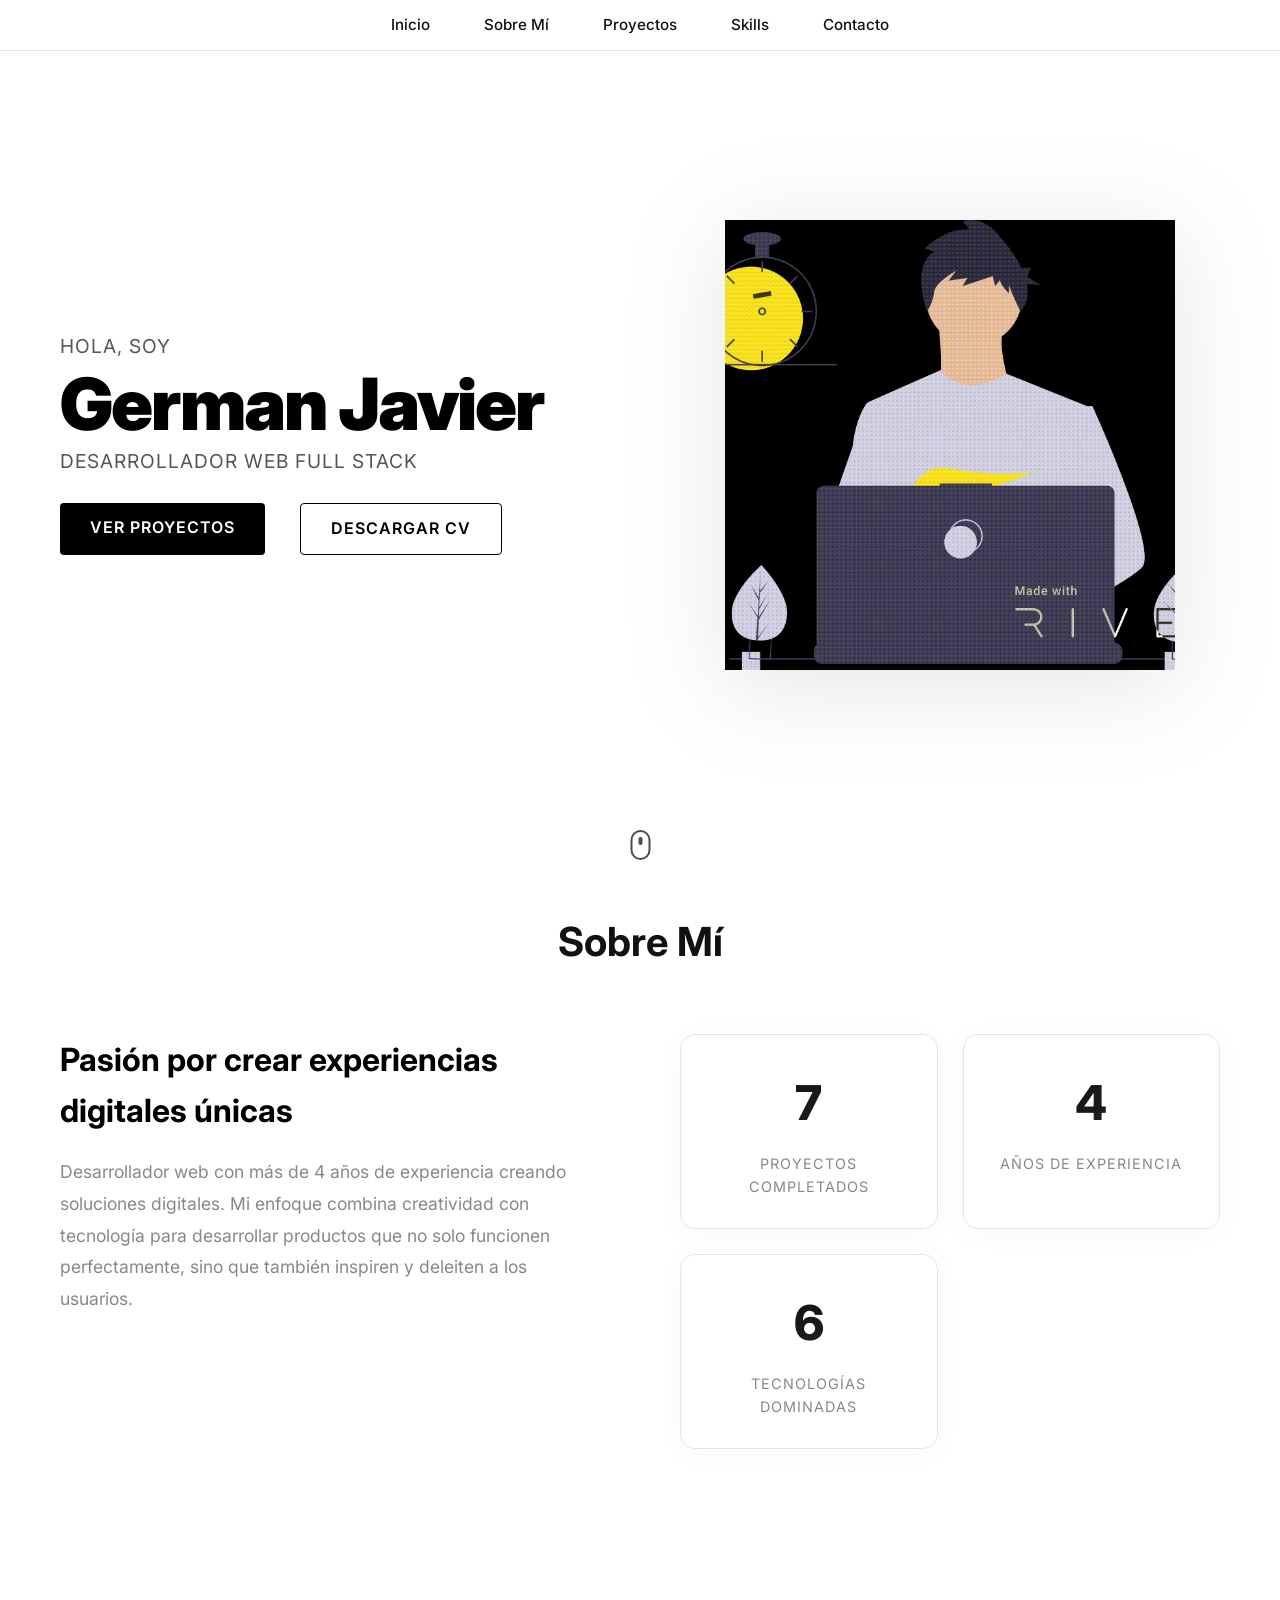
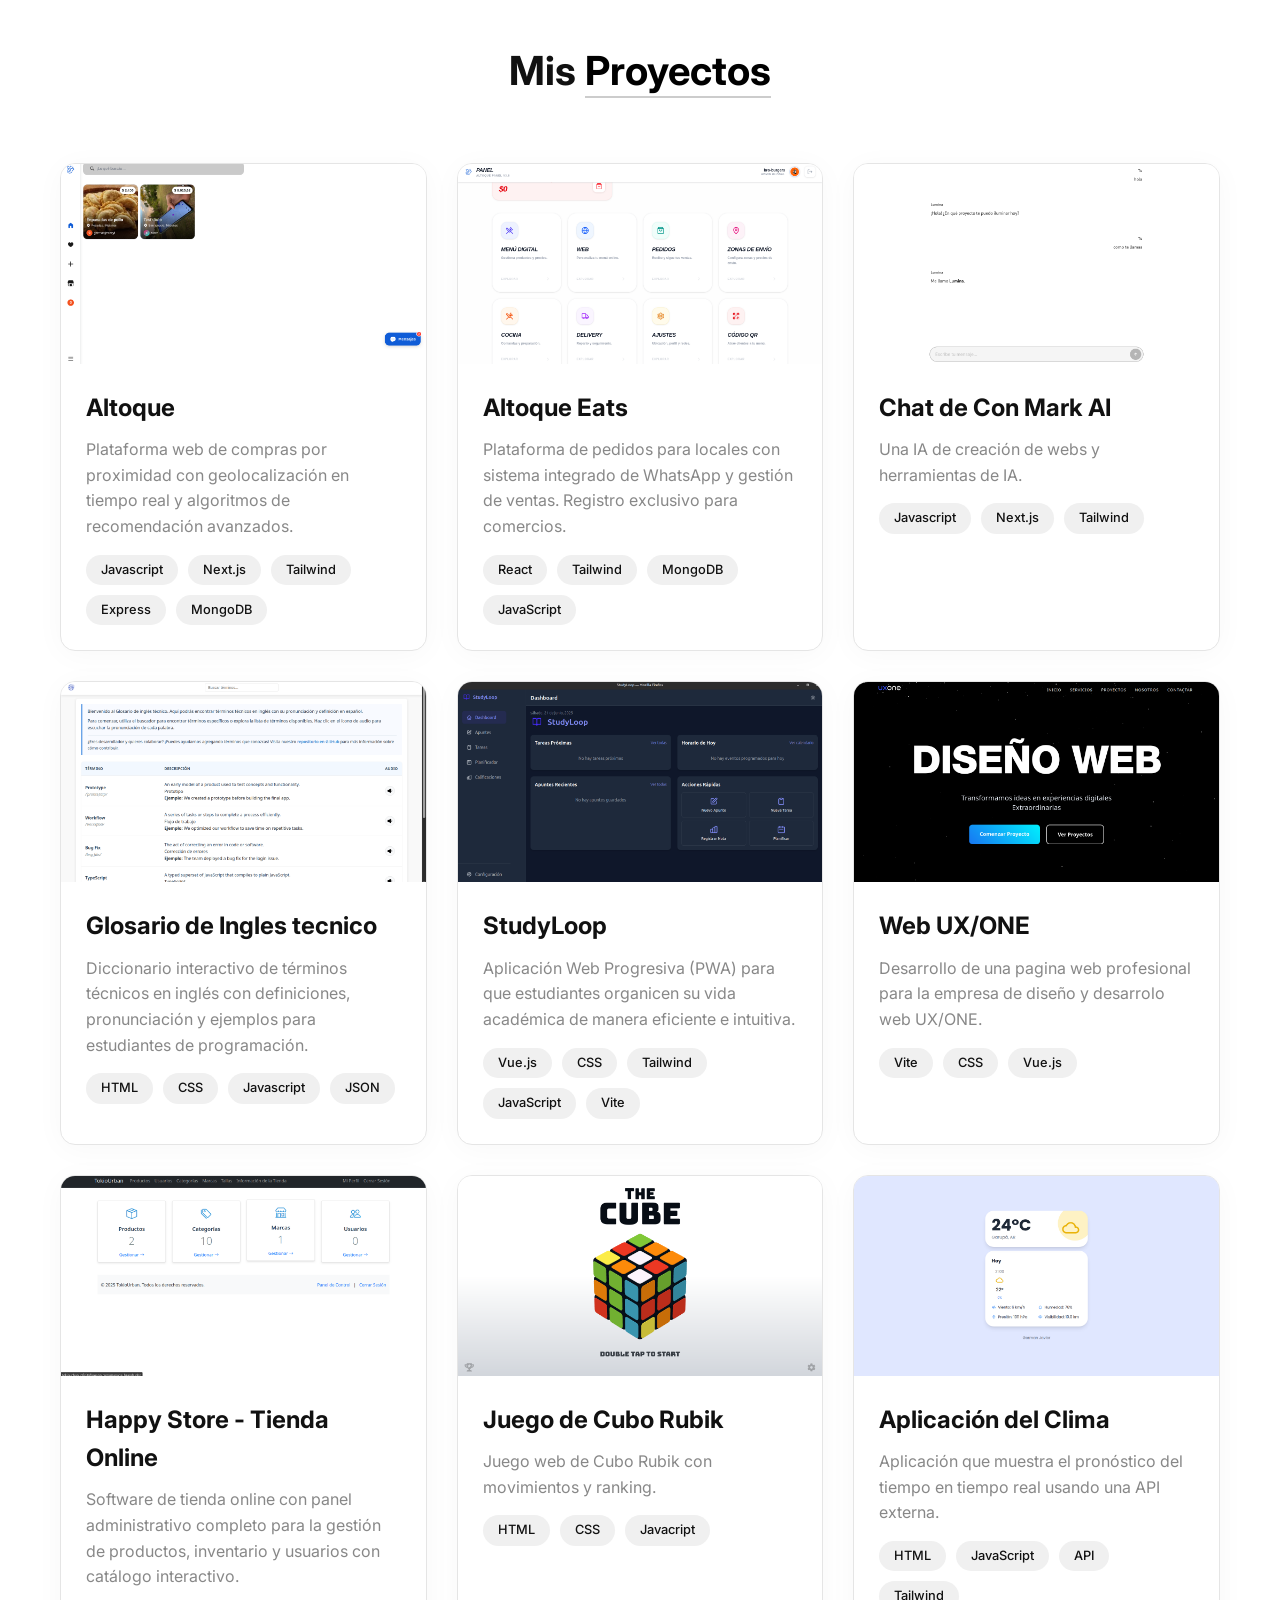
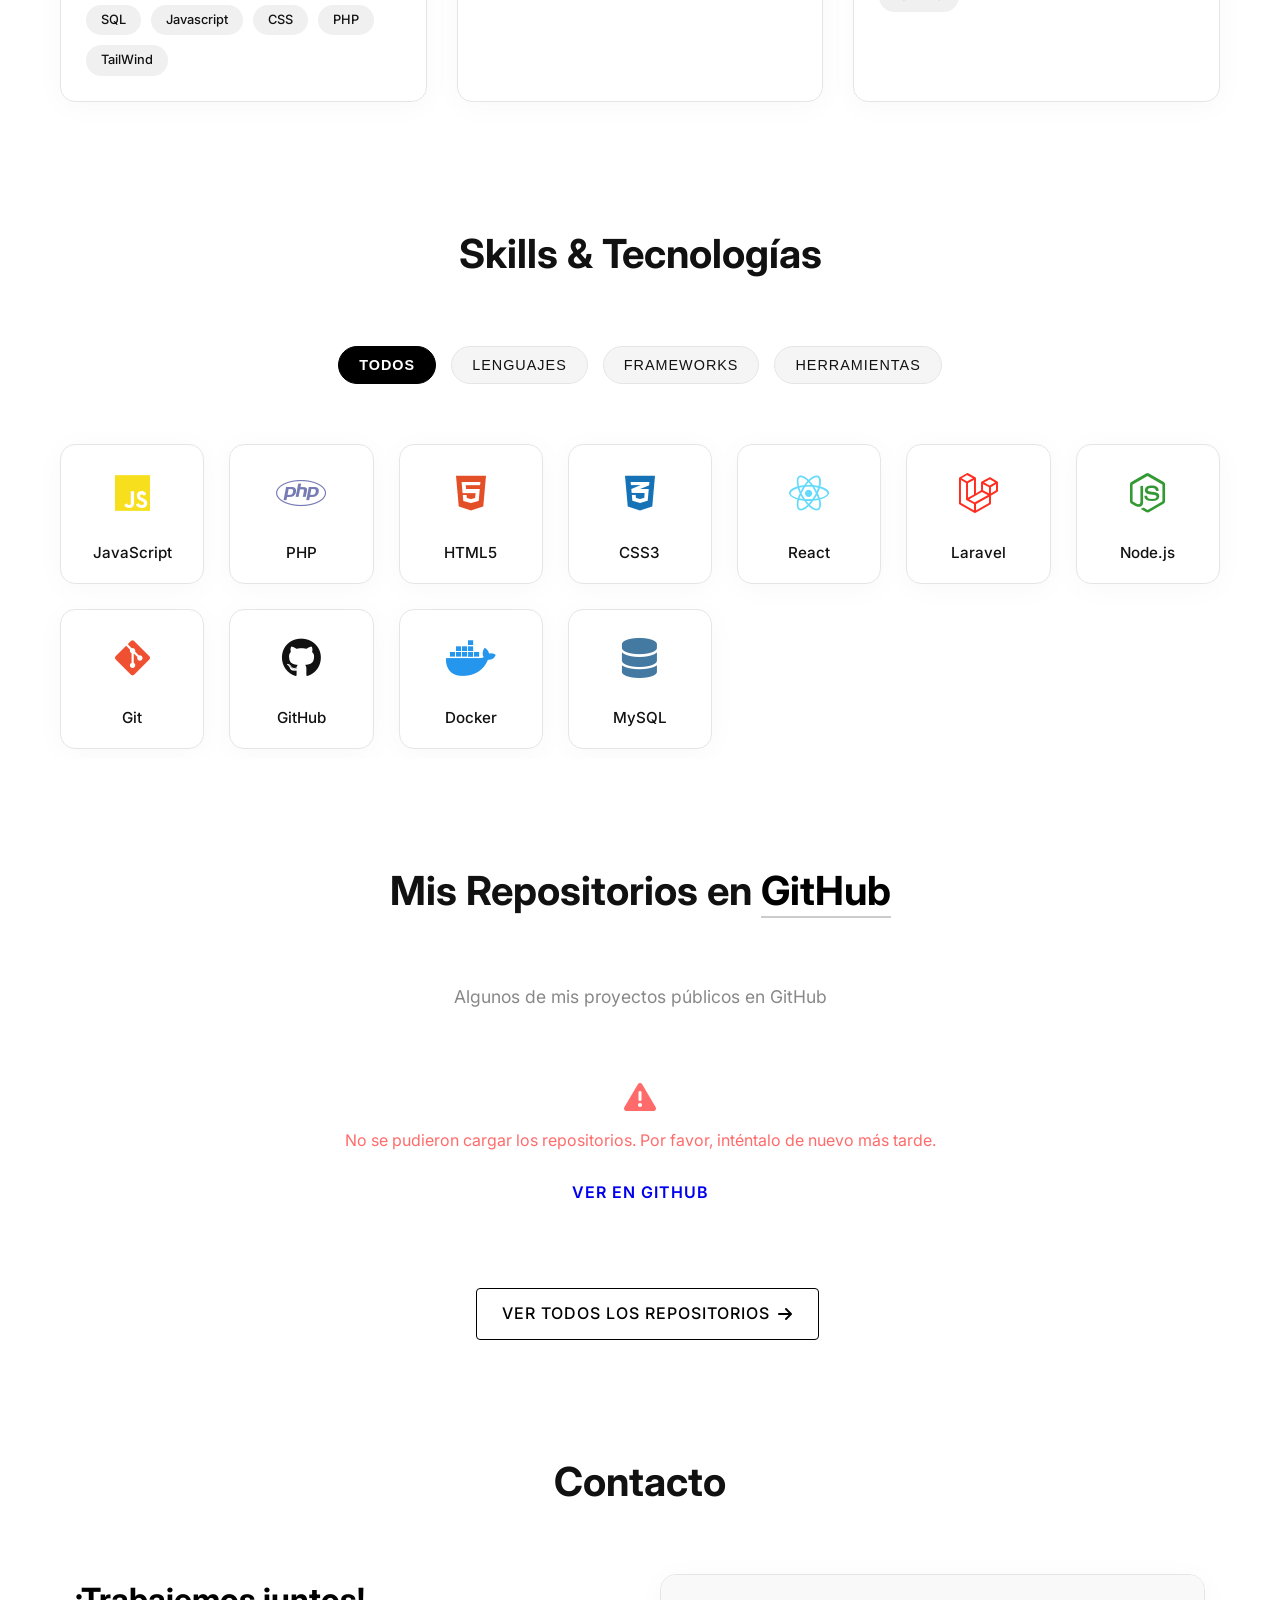
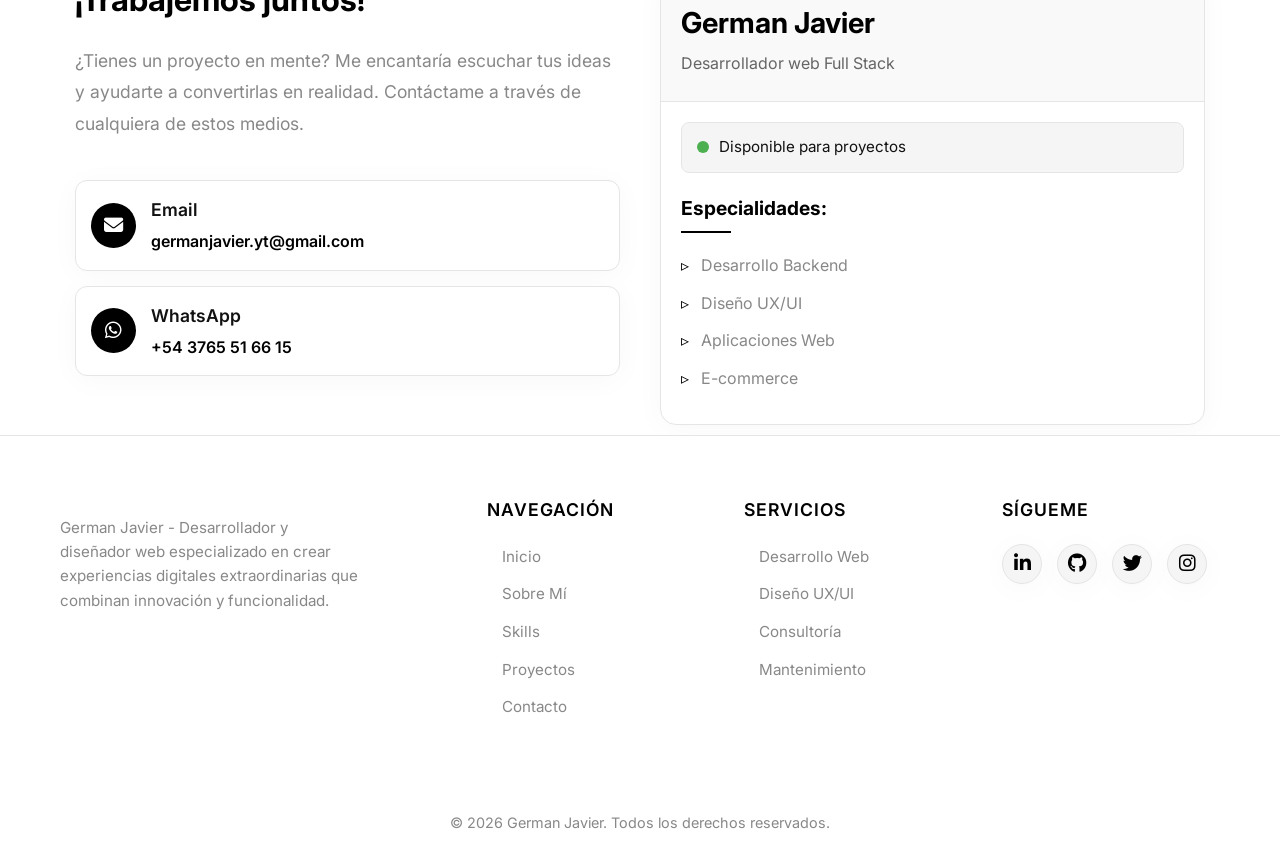
==== index.html @ c51c1885 "feat: improve hero section typography, implement responsive horizontal scrolling for skill filters, " ====
<!DOCTYPE html>
<html lang="es" prefix="og: https://ogp.me/ns#">

<head>
    <meta charset="UTF-8">
    <meta name="viewport" content="width=device-width, initial-scale=1.0">
    <!-- Primary Meta Tags -->
    <title>German Javier Analista Programador Web</title>
    <meta name="title" content="German Javier Analista Programador Web" />
    <meta name="description"
        content="Soy Analista Programador Web apasionado por crear aplicaciones web rápidas, escalables y con un diseño limpio. Me enfoco en transformar ideas en soluciones funcionales, combinando backend sólido con experiencias de usuario fluidas." />
    <meta name="author" content="German Javier">
    <meta name="robots" content="index, follow">
    <meta name="language" content="Spanish">
    <meta name="geo.region" content="AR">

    <!-- Canonical URL -->
    <link rel="canonical" href="https://germanjavier.github.io/site/" />

    <!-- Open Graph / Facebook -->
    <meta property="og:type" content="website" />
    <meta property="og:url" content="https://germanjavier.github.io/site/" />
    <meta property="og:title" content="German Javier Analista Programador Web" />
    <meta property="og:description"
        content="Soy Analista Programador Web apasionado por crear aplicaciones web rápidas, escalables y con un diseño limpio. Me enfoco en transformar ideas en soluciones funcionales, combinando backend sólido con experiencias de usuario fluidas." />
    <meta property="og:image" content="https://germanjavier.github.io/site/images/tarjeta-parte-delantera.png" />

    <!-- X (Twitter) -->
    <meta property="twitter:card" content="summary_large_image" />
    <meta property="twitter:url" content="https://germanjavier.github.io/site/" />
    <meta property="twitter:title" content="German Javier Analista Programador Web" />
    <meta property="twitter:description"
        content="Soy Analista Programador Web apasionado por crear aplicaciones web rápidas, escalables y con un diseño limpio. Me enfoco en transformar ideas en soluciones funcionales, combinando backend sólido con experiencias de usuario fluidas." />
    <meta property="twitter:image" content="https://germanjavier.github.io/site/images/tarjeta-parte-delantera.png" />

    <!-- Favicon -->
    <link rel="icon" type="image/svg+xml" href="images/germanjavier-isotipo.svg">
    <link rel="apple-touch-icon" href="images/apple-touch-icon.png">

    <!-- Sitemap -->
    <link rel="sitemap" type="application/xml" title="Sitemap" href="/sitemap.xml">
    <link rel="preconnect" href="https://fonts.googleapis.com">
    <link rel="preconnect" href="https://fonts.gstatic.com" crossorigin>
    <link href="https://fonts.googleapis.com/css2?family=Inter:wght@300;400;500;600;700;800;900&display=swap"
        rel="stylesheet">
    <link rel="stylesheet" href="css/styles.css">
    <link rel="stylesheet" href="https://cdnjs.cloudflare.com/ajax/libs/font-awesome/6.4.0/css/all.min.css">
</head>

<body>
    <div class="stars"></div>

    <!-- Header -->
    <header class="header">
        <nav class="nav container">
            <div class="nav-brand">
            </div>

            <div class="nav-menu-container">
                <ul class="nav-menu" id="nav-menu">
                    <li class="nav-item">
                        <a href="#home" class="nav-link" data-section="home">
                            <span class="nav-link-text">Inicio</span>
                            <span class="nav-link-line"></span>
                        </a>
                    </li>
                    <li class="nav-item">
                        <a href="#about" class="nav-link" data-section="about">
                            <span class="nav-link-text">Sobre Mí</span>
                            <span class="nav-link-line"></span>
                        </a>
                    </li>
                    <li class="nav-item">
                        <a href="#projects" class="nav-link" data-section="projects">
                            <span class="nav-link-text">Proyectos</span>
                            <span class="nav-link-line"></span>
                        </a>
                    </li>
                    <li class="nav-item">
                        <a href="#skills" class="nav-link" data-section="skills">
                            <span class="nav-link-text">Skills</span>
                            <span class="nav-link-line"></span>
                        </a>
                    </li>
                    <li class="nav-item">
                        <a href="#contact" class="nav-link" data-section="contact">
                            <span class="nav-link-text">Contacto</span>
                            <span class="nav-link-line"></span>
                        </a>
                    </li>
                </ul>


            </div>

            <div class="nav-toggle" id="nav-toggle" aria-label="Menú de navegación">
                <span class="toggle-line"></span>
                <span class="toggle-line"></span>
                <span class="toggle-line"></span>
            </div>
        </nav>
    </header>

    <!-- Hero Section -->
    <section id="home" class="hero">
        <div class="container">
            <div class="hero-content">
                <div class="hero-text">
                    <h1 class="hero-title">
                        <span class="hero-line">Hola, soy</span>
                        <span class="hero-name">German Javier</span>
                        <span class="hero-line">Desarrollador Web Full Stack</span>
                    </h1>

                    <!-- <p class="hero-description fade-in">
                        Creo experiencias digitales extraordinarias que combinan diseño innovador 
                        con tecnología de vanguardia. Especializado en desarrollo Backend.
                    </p> -->

                    <div class="hero-buttons fade-in">
                        <a href="#projects" class="btn btn-primary">Ver Proyectos</a>
                        <a href="images/German-Javier-CV.pdf" class="btn btn-secondary"
                            download="German-Javier-CV.pdf">Descargar CV</a>
                    </div>
                </div>

                <div class="hero-visual">
                    <div class="gif-container">
                        <img src="images/img1.gif" alt="Gif animation" class="hero-gif">
                    </div>
                </div>
            </div>

            <div class="hero-scroll">
                <div class="scroll-indicator">
                    <span>Scroll</span>
                    <div class="scroll-arrow"></div>
                </div>
            </div>
        </div>
    </section>

    <!-- About Section -->
    <section id="about" class="section">
        <div class="container">
            <h2 class="section-title fade-in">Sobre Mí</h2>

            <div class="about-content">
                <div class="about-text fade-in">
                    <div class="about-intro">
                        <h3>Pasión por crear experiencias digitales únicas</h3>
                        <p>
                            Desarrollador web con más de 4 años de experiencia
                            creando soluciones digitales. Mi enfoque combina creatividad
                            con tecnología para desarrollar productos que no solo funcionen perfectamente,
                            sino que también inspiren y deleiten a los usuarios.
                        </p>
                    </div>
                </div>
                <div class="about-stats fade-in">
                    <div class="stats-grid">
                        <div class="stat-item">
                            <div class="stat-number" data-target="7">0</div>
                            <div class="stat-label">Proyectos Completados</div>
                        </div>

                        <!-- <div class="stat-item">
                            <div class="stat-number" data-target="8">0</div>
                            <div class="stat-label">Clientes Satisfechos</div>
                        </div> -->

                        <div class="stat-item">
                            <div class="stat-number" data-target="4">0</div>
                            <div class="stat-label">Años de Experiencia</div>
                        </div>

                        <div class="stat-item">
                            <div class="stat-number" data-target="6">0</div>
                            <div class="stat-label">Tecnologías Dominadas</div>
                        </div>
                    </div>
                </div>
            </div>
        </div>
    </section>

    <!-- Projects Section -->
    <section id="projects" class="projects">
        <div class="container">
            <h2 class="section-title">Mis <span class="highlight">Proyectos</span></h2>
            <div class="projects-grid">
                <!-- Project items will be added by JavaScript -->
            </div>
        </div>
    </section>

    <!-- Skills Section -->
    <section id="skills" class="section">
        <div class="container">
            <h2 class="section-title fade-in">Skills & Tecnologías</h2>

            <div class="skills-content">
                <!-- Filtros -->
                <div class="skills-filters fade-in">
                    <button class="filter-btn active" data-filter="all">Todos</button>
                    <button class="filter-btn" data-filter="languages">Lenguajes</button>
                    <button class="filter-btn" data-filter="frameworks">Frameworks</button>
                    <button class="filter-btn" data-filter="tools">Herramientas</button>
                </div>

                <div class="tech-stack fade-in">
                    <div class="tech-grid">
                        <!-- Lenguajes -->
                        <div class="tech-item" data-category="languages">
                            <div class="tech-icon">
                                <i class="fab fa-js"></i>
                            </div>
                            <span>JavaScript</span>
                        </div>
                        <div class="tech-item" data-category="languages">
                            <div class="tech-icon">
                                <i class="fab fa-php"></i>
                            </div>
                            <span>PHP</span>
                        </div>
                        <div class="tech-item" data-category="languages">
                            <div class="tech-icon">
                                <i class="fab fa-html5"></i>
                            </div>
                            <span>HTML5</span>
                        </div>
                        <div class="tech-item" data-category="languages">
                            <div class="tech-icon">
                                <i class="fab fa-css3-alt"></i>
                            </div>
                            <span>CSS3</span>
                        </div>

                        <!-- Frameworks -->
                        <div class="tech-item" data-category="frameworks">
                            <div class="tech-icon">
                                <i class="fab fa-react"></i>
                            </div>
                            <span>React</span>
                        </div>
                        <div class="tech-item" data-category="frameworks">
                            <div class="tech-icon">
                                <i class="fab fa-laravel"></i>
                            </div>
                            <span>Laravel</span>
                        </div>
                        <div class="tech-item" data-category="frameworks">
                            <div class="tech-icon">
                                <i class="fab fa-node-js"></i>
                            </div>
                            <span>Node.js</span>
                        </div>

                        <!-- Herramientas -->
                        <div class="tech-item" data-category="tools">
                            <div class="tech-icon">
                                <i class="fab fa-git-alt"></i>
                            </div>
                            <span>Git</span>
                        </div>
                        <div class="tech-item" data-category="tools">
                            <div class="tech-icon">
                                <i class="fab fa-github"></i>
                            </div>
                            <span>GitHub</span>
                        </div>
                        <div class="tech-item" data-category="tools">
                            <div class="tech-icon">
                                <i class="fab fa-docker"></i>
                            </div>
                            <span>Docker</span>
                        </div>
                        <div class="tech-item" data-category="tools">
                            <div class="tech-icon">
                                <i class="fas fa-database"></i>
                            </div>
                            <span>MySQL</span>
                        </div>
                    </div>
                </div>
            </div>
        </div>
    </section>

    <!-- GitHub Repositories Section -->
    <section id="repositories" class="section">
        <div class="container">
            <h2 class="section-title fade-in">Mis Repositorios en <span class="highlight">GitHub</span></h2>
            <p class="section-subtitle">Algunos de mis proyectos públicos en GitHub</p>

            <div class="repositories-container">
                <div class="repositories-grid" id="repositories-grid">
                    <!-- Los repositorios se cargarán aquí dinámicamente -->
                    <div class="repo-skeleton">
                        <div class="skeleton-header"></div>
                        <div class="skeleton-description"></div>
                        <div class="skeleton-footer">
                            <span class="skeleton-tag"></span>
                            <span class="skeleton-tag"></span>
                        </div>
                    </div>
                    <div class="repo-skeleton">
                        <div class="skeleton-header"></div>
                        <div class="skeleton-description"></div>
                        <div class="skeleton-footer">
                            <span class="skeleton-tag"></span>
                            <span class="skeleton-tag"></span>
                        </div>
                    </div>
                    <div class="repo-skeleton">
                        <div class="skeleton-header"></div>
                        <div class="skeleton-description"></div>
                        <div class="skeleton-footer">
                            <span class="skeleton-tag"></span>
                            <span class="skeleton-tag"></span>
                        </div>
                    </div>
                </div>
                <div class="github-cta">
                    <a href="https://github.com/germanjavier?tab=repositories" target="_blank" rel="noopener"
                        class="btn btn-secondary">
                        Ver todos los repositorios
                        <i class="fas fa-arrow-right"></i>
                    </a>
                </div>
            </div>
        </div>
    </section>

    <!-- Contact Section -->
    <section id="contact" class="section">
        <div class="container">
            <h2 class="section-title fade-in">Contacto</h2>

            <div class="contact-content">
                <div class="contact-info fade-in">
                    <div class="contact-intro">
                        <h3>¡Trabajemos juntos!</h3>
                        <p>
                            ¿Tienes un proyecto en mente? Me encantaría escuchar tus ideas y
                            ayudarte a convertirlas en realidad. Contáctame a través de cualquiera
                            de estos medios.
                        </p>
                    </div>

                    <div class="contact-methods">
                        <div class="contact-item">
                            <div class="contact-icon">
                                <i class="fas fa-envelope"></i>
                            </div>
                            <div class="contact-details">
                                <h4>Email</h4>
                                <a href="mailto:germanjavier.yt@gmail.com">germanjavier.yt@gmail.com</a>
                            </div>
                        </div>

                        <div class="contact-item">
                            <div class="contact-icon">
                                <i class="fab fa-whatsapp"></i>
                            </div>
                            <div class="contact-details">
                                <h4>WhatsApp</h4>
                                <a href="https://wa.me/543765516615">+54 3765 51 66 15</a>
                            </div>
                        </div>
                    </div>


                </div>

                <div class="contact-visual fade-in">
                    <div class="contact-card">
                        <div class="card-header">
                            <h3>German Javier</h3>
                            <p>Desarrollador web Full Stack</p>
                        </div>
                        <div class="card-body">
                            <div class="availability">
                                <div class="status-indicator"></div>
                                <span>Disponible para proyectos</span>
                            </div>
                            <div class="specialties">
                                <h4>Especialidades:</h4>
                                <ul>
                                    <li>Desarrollo Backend</li>
                                    <li>Diseño UX/UI</li>
                                    <li>Aplicaciones Web</li>
                                    <li>E-commerce</li>
                                </ul>
                            </div>
                        </div>
                    </div>
                </div>
            </div>
        </div>
    </section>

    <!-- Footer -->
    <footer class="footer">
        <div class="container">
            <div class="footer-content">
                <div class="footer-brand">
                    <a href="#home" class="brand-link">
                        <!-- <span class="brand-text">GJ</span>
                        <span class="brand-dot">.</span> -->
                    </a>
                    <p class="footer-description">
                        German Javier - Desarrollador y diseñador web especializado en crear experiencias
                        digitales extraordinarias que combinan innovación y funcionalidad.
                    </p>
                </div>

                <div class="footer-links">
                    <div class="footer-section">
                        <h4>Navegación</h4>
                        <ul>
                            <li><a href="#home">Inicio</a></li>
                            <li><a href="#about">Sobre Mí</a></li>
                            <li><a href="#skills">Skills</a></li>
                            <li><a href="#projects">Proyectos</a></li>
                            <li><a href="#contact">Contacto</a></li>
                        </ul>
                    </div>

                    <div class="footer-section">
                        <h4>Servicios</h4>
                        <ul>
                            <li><a href="#">Desarrollo Web</a></li>
                            <li><a href="#">Diseño UX/UI</a></li>
                            <li><a href="#">Consultoría</a></li>
                            <li><a href="#">Mantenimiento</a></li>
                        </ul>
                    </div>

                    <div class="footer-section">
                        <h4>Sígueme</h4>
                        <div class="social-links">
                            <a href="https://www.linkedin.com/in/german-javier-16418b2b8/" class="social-link"
                                target="_blank" rel="noopener" aria-label="LinkedIn">
                                <i class="fab fa-linkedin-in"></i>
                            </a>
                            <a href="https://github.com/germanjavier" class="social-link" target="_blank" rel="noopener"
                                aria-label="GitHub">
                                <i class="fab fa-github"></i>
                            </a>
                            <a href="https://x.com/GermanjavierYt" class="social-link" target="_blank" rel="noopener"
                                aria-label="Twitter">
                                <i class="fa-brands fa-twitter"></i>
                            </a>
                            <a href="https://www.instagram.com/german._.javier" class="social-link" target="_blank"
                                rel="noopener" aria-label="Instagram">
                                <i class="fab fa-instagram"></i>
                            </a>
                        </div>
                    </div>
                </div>
            </div>

            <div class="footer-bottom">
                <div class="footer-divider"></div>
                <div class="footer-copyright">
                    <p>&copy; <span id="current-year">2024</span> German Javier. Todos los derechos reservados.</p>
                    <!-- <p>Echo con mucho código</p> -->
                </div>
            </div>
        </div>
    </footer>

    <!-- Scripts -->
    <script src="js/main.js"></script>
    <!-- Schema.org markup for Google -->
    <script type="application/ld+json">
    {
      "@context": "https://schema.org",
      "@type": "Person",
      "name": "German Javier",
      "url": "https://germanjavier.dev",
      "sameAs": [
        "https://github.com/tuusuario",
        "https://linkedin.com/in/tu-perfil"
      ],
      "jobTitle": "Desarrollador Full Stack",
      "worksFor": {
        "@type": "Organization",
        "name": "Freelance"
      },
      "description": "Desarrollador Full Stack especializado en desarrollo web moderno, aplicaciones y e-commerce.",
      "image": "https://germanjavier.dev/images/og-image.jpg"
    }
    </script>
</body>

</html>
---- css/styles.css ----
/* ===== VARIABLES ===== */
:root {
  --black: #000000;
  --gray-dark: #1a1a1a;
  --gray-medium: #555555;
  --gray-light: #888888;
  --white: #ffffff;
  --bg-color: #ffffff;
  --text-color: #111111;
  --text-muted: #666666;
  --border-color: #e5e5e5;
  --accent: #000000;
  --gradient: linear-gradient(135deg, #000000 0%, #333333 100%);
  --shadow-subtle: 0 4px 30px rgba(0, 0, 0, 0.03);
  --transition: all 0.3s cubic-bezier(0.4, 0, 0.2, 1);
  --transition-slow: all 0.6s cubic-bezier(0.4, 0, 0.2, 1);
}

/* ===== BASE ===== */
* {
  margin: 0;
  padding: 0;
  box-sizing: border-box;
}

html {
  scroll-behavior: smooth;
  overflow-x: hidden;
}

body {
  font-family: 'Inter', sans-serif;
  background: var(--bg-color);
  color: var(--text-color);
  line-height: 1.6;
  overflow-x: hidden;
  position: relative;
}

/* Efecto de estrellas (Oculto para diseño minimalista blanco) */
.stars {
  display: none;
}

@keyframes stars-move {
  0% {
    transform: translateY(0);
  }

  100% {
    transform: translateY(-350px);
  }
}

/* Container */
.container {
  width: 100%;
  max-width: 1200px;
  margin: 0 auto;
  padding: 0 20px;
}

/* Secciones */
section {
  padding: 110px 0;
  position: relative;
  background-color: transparent;
}

.section-title {
  font-size: 2.5rem;
  text-align: center;
  margin: 0 auto 60px;
  position: relative;
  display: block;
  width: 100%;
  padding: 0 20px;
}

.highlight {
  color: var(--black);
  position: relative;
  display: inline-block;
  font-weight: 700;
}

.highlight::after {
  content: '';
  position: absolute;
  width: 100%;
  height: 2px;
  bottom: 5px;
  left: 0;
  background: var(--black);
  z-index: -1;
  opacity: 0.2;
}

/* Botones */
.btn {
  display: inline-block;
  padding: 12px 30px;
  border-radius: 4px;
  font-weight: 600;
  text-align: center;
  text-decoration: none;
  transition: all 0.2s ease;
  border: none;
  cursor: pointer;
  font-size: 1rem;
  text-transform: uppercase;
  letter-spacing: 1px;
}

.btn-primary {
  background: var(--black);
  color: var(--white);
  position: relative;
  overflow: hidden;
  z-index: 1;
  transition: all 0.2s ease;
}

.btn-primary:hover {
  transform: translateY(-2px);
  background: #333;
  box-shadow: 0 4px 12px rgba(0, 0, 0, 0.15);
}

.btn-primary:active {
  transform: translateY(0);
}

.btn-secondary {
  background: transparent;
  color: var(--black);
  border: 1px solid var(--black);
  position: relative;
  overflow: hidden;
  z-index: 1;
  transition: all 0.2s ease;
  margin-left: 15px;
}

.btn-secondary:hover {
  transform: translateY(-2px);
  background: rgba(0, 0, 0, 0.05);
  box-shadow: 0 4px 8px rgba(0, 0, 0, 0.05);
}

.btn-secondary:active {
  transform: translateY(0);
}

/* Header */
.header {
  position: fixed;
  top: 0;
  left: 0;
  width: 100%;
  background: rgba(255, 255, 255, 0.9);
  backdrop-filter: blur(10px);
  z-index: 1000;
  transition: var(--transition);
  border-bottom: 1px solid var(--border-color);
}

.header.scrolled {
  background: rgba(255, 255, 255, 0.98);
  box-shadow: 0 2px 20px rgba(0, 0, 0, 0.05);
}

.nav {
  display: flex;
  justify-content: space-between;
  align-items: center;
  padding: 8px 0;
  transition: var(--transition);
  position: relative;
  z-index: 1000;
}

.brand-link {
  text-decoration: none;
  font-size: 2rem;
  font-weight: 800;
  color: var(--black);
  display: flex;
  align-items: center;
  gap: 10px;
}

.logo-img {
  height: 40px;
  width: auto;
  display: block;
}

.brand-text {
  color: var(--black);
}

.brand-dot {
  color: var(--black);
  font-size: 3rem;
  line-height: 1;
  animation: pulse 2s infinite;
}

@keyframes pulse {

  0%,
  100% {
    opacity: 1;
  }

  50% {
    opacity: 0.7;
  }
}



/* Menu Toggle Button (Mobile) */
.nav-toggle {
  display: none;
  width: 32px;
  height: 24px;
  position: relative;
  background: transparent;
  border: none;
  cursor: pointer;
  z-index: 1001;
  padding: 0;
  margin-right: 10px;
  outline: none;
}

.toggle-line {
  display: block;
  position: absolute;
  height: 2px;
  width: 100%;
  background: var(--black);
  border-radius: 2px;
  opacity: 1;
  left: 0;
  transform: rotate(0deg);
  transition: all 0.3s cubic-bezier(0.4, 0, 0.2, 1);
}

.toggle-line:nth-child(1) {
  top: 0;
}

.toggle-line:nth-child(2) {
  top: 50%;
  transform: translateY(-50%);
}

.toggle-line:nth-child(3) {
  bottom: 0;
}

.nav-toggle.active .toggle-line:nth-child(1) {
  transform: translateY(10px) rotate(45deg);
  transform-origin: left center;
}

.nav-toggle.active .toggle-line:nth-child(2) {
  opacity: 0;
  width: 0%;
}

.nav-toggle.active .toggle-line:nth-child(3) {
  transform: translateY(-10px) rotate(-45deg);
  transform-origin: left center;
}

/* Menu Container */
.nav-menu-container {
  display: flex;
  flex-direction: column;
  justify-content: center;
  position: fixed;
  top: 0;
  right: -100%;
  width: 85%;
  max-width: 320px;
  height: 100vh;
  background: var(--white);
  backdrop-filter: blur(20px);
  -webkit-backdrop-filter: blur(20px);
  padding: 0 30px;
  z-index: 999;
  transition: all 0.4s ease;
  border-left: 1px solid var(--border-color);
  overflow-y: auto;
}

.nav-menu-container.active {
  right: 0;
}

/* Navigation Menu */
.nav-menu {
  list-style: none;
  padding: 0;
  margin: 0;
  display: flex;
  flex-direction: column;
  gap: 20px;
}

.nav-item {
  margin: 0;
  opacity: 0;
  transform: translateX(20px);
  transition: all 0.3s ease;
  text-align: center;
}

.nav-menu.animating .nav-item {
  opacity: 1;
  transform: translateX(0);
}

.nav-menu.animating .nav-item:nth-child(1) {
  transition-delay: 0.1s;
}

.nav-menu.animating .nav-item:nth-child(2) {
  transition-delay: 0.15s;
}

.nav-menu.animating .nav-item:nth-child(3) {
  transition-delay: 0.2s;
}

.nav-menu.animating .nav-item:nth-child(4) {
  transition-delay: 0.25s;
}

.nav-menu.animating .nav-item:nth-child(5) {
  transition-delay: 0.3s;
}

.nav-link {
  display: inline-block;
  position: relative;
  color: var(--text-color);
  font-size: 1.8rem;
  font-weight: 500;
  text-decoration: none;
  padding: 12px 20px;
  transition: all 0.3s ease;
  width: 100%;
  text-align: center;
}

.nav-link-text {
  position: relative;
  z-index: 1;
  display: inline-block;
  padding: 0 10px;
}

.nav-link-line {
  position: absolute;
  bottom: 10px;
  left: 50%;
  transform: translateX(-50%);
  width: 0;
  height: 2px;
  background: var(--black);
  transition: width 0.3s ease;
  border-radius: 2px;
}

.nav-link:hover .nav-link-line,
.nav-link.active .nav-link-line {
  width: 60%;
}

.nav-link:hover,
.nav-link.active {
  color: var(--black);
}

.nav-link:active {
  transform: translateY(0);
}

/* Social Icons */
.nav-social {
  display: flex;
  justify-content: center;
  gap: 20px;
  padding-top: 30px;
  margin-top: 30px;
  border-top: 1px solid var(--border-color);
  opacity: 0;
  transform: translateY(20px);
  transition: all 0.5s ease 0.45s;
}

.nav-menu-container.active .nav-social {
  opacity: 1;
  transform: translateY(0);
}

.social-link {
  display: flex;
  align-items: center;
  justify-content: center;
  width: 40px;
  height: 40px;
  border-radius: 50%;
  background: rgba(0, 0, 0, 0.05);
  color: var(--black);
  font-size: 1.1rem;
  transition: all 0.3s ease;
  text-decoration: none;
}

.social-link:hover {
  background: var(--black);
  color: var(--white);
  transform: translateY(-3px);
}

.social-link:hover i {
  color: var(--white) !important;
}

/* Nav Overlay */
.nav-overlay {
  position: fixed;
  top: 0;
  left: 0;
  width: 100%;
  height: 100%;
  background: rgba(0, 0, 0, 0.7);
  z-index: 998;
  opacity: 0;
  visibility: hidden;
  transition: all 0.3s ease;
}

.nav-overlay.active {
  opacity: 1;
  visibility: visible;
}

/* Desktop Styles */
@media (min-width: 993px) {
  .nav-toggle {
    display: none;
  }

  .nav {
    padding: 25px 0;
  }

  .nav-menu-container {
    position: absolute;
    left: 50%;
    top: 50%;
    right: auto;
    transform: translate(-50%, -50%);
    flex-direction: row;
    align-items: center;
    justify-content: center;
    width: auto;
    max-width: none;
    height: auto;
    background: transparent;
    backdrop-filter: none;
    padding: 0;
    box-shadow: none;
    overflow: visible;
    border: none;
  }

  .nav-menu {
    flex-direction: row;
    align-items: center;
    gap: 10px;
  }

  .nav-item {
    opacity: 1;
    transform: none;
    margin: 0;
  }

  .nav-link {
    font-size: 0.95rem;
    padding: 8px 12px;
    font-weight: 500;
  }

  .nav-link-line {
    bottom: 5px;
    height: 2px;
  }

  .nav-link:hover .nav-link-line,
  .nav-link.active .nav-link-line {
    width: 70%;
  }

  .nav-overlay {
    display: none;
  }
}

/* Mobile Styles */
@media (max-width: 992px) {
  .nav-toggle {
    display: flex;
    flex-direction: column;
    justify-content: space-between;
    z-index: 1001;
  }

  .nav-menu-container {
    display: flex;
    justify-content: center;
    align-items: center;
  }

  .nav-brand {
    z-index: 1001;
  }

  .header {
    padding: 15px 0;
  }
}

/* Prevent scroll when menu is open */
body.menu-open {
  overflow: hidden;
}

.toggle-line:nth-child(3) {
  bottom: 0;
  transform-origin: left center;
}

.nav-toggle.active .toggle-line:nth-child(1) {
  transform: rotate(45deg) translate(1px, -3px);
  width: 100%;
}

.nav-toggle.active .toggle-line:nth-child(2) {
  width: 0%;
  opacity: 0;
}

.nav-toggle.active .toggle-line:nth-child(3) {
  transform: rotate(-45deg) translate(1px, 3px);
  width: 100%;
}

/* Overlay */
.nav-overlay {
  position: fixed;
  top: 0;
  left: 0;
  width: 100%;
  height: 100%;
  background: rgba(0, 0, 0, 0.7);
  backdrop-filter: blur(5px);
  z-index: 998;
  opacity: 0;
  visibility: hidden;
  transition: all 0.4s ease;
}

.nav-overlay.active {
  opacity: 1;
  visibility: visible;
}

/* Hero Section */
.hero {
  min-height: 100vh;
  display: flex;
  align-items: center;
  position: relative;
  overflow: hidden;
  padding-top: 100px;
}

.hero-content {
  display: grid;
  grid-template-columns: 1fr 1fr;
  gap: 80px;
  align-items: center;
  position: relative;
  z-index: 2;
}

.hero-text {
  order: 1;
}

.hero-visual {
  order: 2;
  display: flex;
  justify-content: center;
  align-items: center;
  padding: 15px;
  width: 100%;
  box-sizing: border-box;
}

.hero-title {
  font-size: 4rem;
  font-weight: 800;
  line-height: 1.2;
  margin-bottom: 30px;
}

.hero-line {
  display: block;
  color: var(--gray-medium);
  font-weight: 400;
  font-size: 1.2rem;
  letter-spacing: 1px;
  text-transform: uppercase;
  margin-bottom: 5px;
}

.hero-name {
  display: block;
  color: var(--black);
  font-size: 4.5rem;
  font-weight: 900;
  line-height: 1;
  margin: 10px 0;
  letter-spacing: -2px;
}

.hero-description {
  font-size: 1.2rem;
  color: var(--gray-medium);
  margin-bottom: 40px;
  line-height: 1.8;
}

.hero-buttons {
  display: flex;
  gap: 20px;
  flex-wrap: wrap;
}

.gif-container {
  width: 100%;
  max-width: 450px;
  position: relative;
  transition: var(--transition);
  filter: drop-shadow(0 15px 50px rgba(0, 0, 0, 0.1));
}

.hero-gif {
  width: 100%;
  aspect-ratio: 1/1;
  object-fit: cover;
  display: block;
  -webkit-mask-size: contain;
  mask-size: contain;
  -webkit-mask-repeat: no-repeat;
  mask-repeat: no-repeat;
  -webkit-mask-position: center;
  mask-position: center;
  animation: mask-cycle 12s infinite;
}

@keyframes mask-cycle {

  0%,
  20% {
    -webkit-mask-image: url("data:image/svg+xml,%3Csvg xmlns='http://www.w3.org/2000/svg' viewBox='0 0 282 281'%3E%3Cpath fill='black' d='M75.947 280.078c15.556 0 30.013-4.68 42.023-12.702 12.615-8.425 33.338-8.425 45.954 0 12.01 8.022 26.466 12.702 42.023 12.702 41.668 0 75.447-33.579 75.447-75 0-15.31-4.615-29.549-12.538-41.417-8.574-12.844-8.574-34.322 0-47.165 7.923-11.868 12.538-26.107 12.538-41.418 0-41.421-33.779-75-75.447-75-15.557 0-30.013 4.68-42.023 12.702-12.616 8.426-33.339 8.426-45.954 0C105.96 4.758 91.503.078 75.947.078 34.279.078.5 33.657.5 75.078c0 15.31 4.615 29.55 12.538 41.418 8.574 12.843 8.574 34.321 0 47.165C5.115 175.529.5 189.768.5 205.078c0 41.421 33.779 75 75.447 75' /%3E%3C/svg%3E");
    mask-image: url("data:image/svg+xml,%3Csvg xmlns='http://www.w3.org/2000/svg' viewBox='0 0 282 281'%3E%3Cpath fill='black' d='M75.947 280.078c15.556 0 30.013-4.68 42.023-12.702 12.615-8.425 33.338-8.425 45.954 0 12.01 8.022 26.466 12.702 42.023 12.702 41.668 0 75.447-33.579 75.447-75 0-15.31-4.615-29.549-12.538-41.417-8.574-12.844-8.574-34.322 0-47.165 7.923-11.868 12.538-26.107 12.538-41.418 0-41.421-33.779-75-75.447-75-15.557 0-30.013 4.68-42.023 12.702-12.616 8.426-33.339 8.426-45.954 0C105.96 4.758 91.503.078 75.947.078 34.279.078.5 33.657.5 75.078c0 15.31 4.615 29.55 12.538 41.418 8.574 12.843 8.574 34.321 0 47.165C5.115 175.529.5 189.768.5 205.078c0 41.421 33.779 75 75.447 75' /%3E%3C/svg%3E");
    transform: scale(1);
    opacity: 1;
  }

  22.5% {
    transform: scale(0.9);
    opacity: 0;
  }

  25%,
  45% {
    -webkit-mask-image: url("data:image/svg+xml,%3Csvg xmlns='http://www.w3.org/2000/svg' viewBox='0 0 401 401'%3E%3Cpath fill='black' d='M184.218 4.268a32.77 32.77 0 0 1 32.064 0l24.395 13.684a32.8 32.8 0 0 0 15.625 4.187l27.97.346a32.77 32.77 0 0 1 27.767 16.032l14.285 24.049a32.77 32.77 0 0 0 11.438 11.438l24.049 14.285a32.77 32.77 0 0 1 16.032 27.768l.346 27.969a32.8 32.8 0 0 0 4.187 15.625l13.685 24.396a32.77 32.77 0 0 1 0 32.063l-13.685 24.395a32.8 32.8 0 0 0-4.187 15.626l-.346 27.969a32.77 32.77 0 0 1-16.032 27.767l-24.049 14.285a32.77 32.77 0 0 0-11.438 11.439l-14.285 24.048a32.77 32.77 0 0 1-27.767 16.032l-27.97.346a32.8 32.8 0 0 0-15.625 4.187l-24.395 13.685a32.77 32.77 0 0 1-32.064 0l-24.395-13.685a32.8 32.8 0 0 0-15.625-4.187l-27.97-.346a32.77 32.77 0 0 1-27.767-16.032l-14.285-24.048a32.77 32.77 0 0 0-11.438-11.439l-24.05-14.285a32.77 32.77 0 0 1-16.03-27.767l-.347-27.969a32.8 32.8 0 0 0-4.187-15.626L4.439 216.11a32.77 32.77 0 0 1 0-32.063l13.685-24.396a32.77 32.77 0 0 0 4.187-15.625l.346-27.969A32.77 32.77 0 0 1 38.69 88.289l24.049-14.285a32.77 32.77 0 0 0 11.438-11.438l14.285-24.049a32.77 32.77 0 0 1 27.767-16.032l27.97-.346a32.8 32.8 0 0 0 15.625-4.187z' /%3E%3C/svg%3E");
    mask-image: url("data:image/svg+xml,%3Csvg xmlns='http://www.w3.org/2000/svg' viewBox='0 0 401 401'%3E%3Cpath fill='black' d='M184.218 4.268a32.77 32.77 0 0 1 32.064 0l24.395 13.684a32.8 32.8 0 0 0 15.625 4.187l27.97.346a32.77 32.77 0 0 1 27.767 16.032l14.285 24.049a32.77 32.77 0 0 0 11.438 11.438l24.049 14.285a32.77 32.77 0 0 1 16.032 27.768l.346 27.969a32.8 32.8 0 0 0 4.187 15.625l13.685 24.396a32.77 32.77 0 0 1 0 32.063l-13.685 24.395a32.8 32.8 0 0 0-4.187 15.626l-.346 27.969a32.77 32.77 0 0 1-16.032 27.767l-24.049 14.285a32.77 32.77 0 0 0-11.438 11.439l-14.285 24.048a32.77 32.77 0 0 1-27.767 16.032l-27.97.346a32.8 32.8 0 0 0-15.625 4.187l-24.395 13.685a32.77 32.77 0 0 1-32.064 0l-24.395-13.685a32.8 32.8 0 0 0-15.625-4.187l-27.97-.346a32.77 32.77 0 0 1-27.767-16.032l-14.285-24.048a32.77 32.77 0 0 0-11.438-11.439l-24.05-14.285a32.77 32.77 0 0 1-16.03-27.767l-.347-27.969a32.8 32.8 0 0 0-4.187-15.626L4.439 216.11a32.77 32.77 0 0 1 0-32.063l13.685-24.396a32.77 32.77 0 0 0 4.187-15.625l.346-27.969A32.77 32.77 0 0 1 38.69 88.289l24.049-14.285a32.77 32.77 0 0 0 11.438-11.438l14.285-24.049a32.77 32.77 0 0 1 27.767-16.032l27.97-.346a32.8 32.8 0 0 0 15.625-4.187z' /%3E%3C/svg%3E");
    transform: scale(1);
    opacity: 1;
  }

  47.5% {
    transform: scale(0.9);
    opacity: 0;
  }

  50%,
  70% {
    -webkit-mask-image: url("data:image/svg+xml,%3Csvg xmlns='http://www.w3.org/2000/svg' viewBox='0 0 249 247'%3E%3Cpath fill='black' d='M245.7 56.1v-9.9c0-22.7-18.4-41-41-41H44.5c-22.7 0-41 18.4-41 41v9.9c0 11 4.3 21 11.4 28.4 1.5 1.5 1.5 4 0 5.5-7.1 7.4-11.4 17.4-11.4 28.4v9.9c0 11 4.3 21 11.4 28.4 1.5 1.5 1.5 4 0 5.5-7.1 7.4-11.4 17.4-11.4 28.4v10.1c0 22.7 18.4 41 41 41h160.2c22.7 0 41-18.4 41-41v-10.1c0-11-4.3-21-11.4-28.4-1.5-1.5-1.5-4 0-5.5 7.1-7.4 11.4-17.4 11.4-28.4v-9.9c0-11-4.3-21-11.4-28.4-1.5-1.5-1.5-4 0-5.5 7-7.4 11.4-17.4 11.4-28.4' /%3E%3C/svg%3E");
    mask-image: url("data:image/svg+xml,%3Csvg xmlns='http://www.w3.org/2000/svg' viewBox='0 0 249 247'%3E%3Cpath fill='black' d='M245.7 56.1v-9.9c0-22.7-18.4-41-41-41H44.5c-22.7 0-41 18.4-41 41v9.9c0 11 4.3 21 11.4 28.4 1.5 1.5 1.5 4 0 5.5-7.1 7.4-11.4 17.4-11.4 28.4v9.9c0 11 4.3 21 11.4 28.4 1.5 1.5 1.5 4 0 5.5-7.1 7.4-11.4 17.4-11.4 28.4v10.1c0 22.7 18.4 41 41 41h160.2c22.7 0 41-18.4 41-41v-10.1c0-11-4.3-21-11.4-28.4-1.5-1.5-1.5-4 0-5.5 7.1-7.4 11.4-17.4 11.4-28.4v-9.9c0-11-4.3-21-11.4-28.4-1.5-1.5-1.5-4 0-5.5 7-7.4 11.4-17.4 11.4-28.4' /%3E%3C/svg%3E");
    transform: scale(1);
    opacity: 1;
  }

  72.5% {
    transform: scale(0.9);
    opacity: 0;
  }

  75%,
  95% {
    -webkit-mask-image: url("data:image/svg+xml,%3Csvg xmlns='http://www.w3.org/2000/svg' viewBox='0 0 277 301'%3E%3Cpath fill='black' d='M108.103 8.24a60.93 60.93 0 0 1 60.927 0l77.139 44.537a60.93 60.93 0 0 1 30.464 52.765v89.073a60.93 60.93 0 0 1-30.464 52.764l-77.139 44.536a60.93 60.93 0 0 1-60.927 0l-77.14-44.536A60.93 60.93 0 0 1 .5 194.615v-89.073a60.93 60.93 0 0 1 30.464-52.765z' /%3E%3C/svg%3E");
    mask-image: url("data:image/svg+xml,%3Csvg xmlns='http://www.w3.org/2000/svg' viewBox='0 0 277 301'%3E%3Cpath fill='black' d='M108.103 8.24a60.93 60.93 0 0 1 60.927 0l77.139 44.537a60.93 60.93 0 0 1 30.464 52.765v89.073a60.93 60.93 0 0 1-30.464 52.764l-77.139 44.536a60.93 60.93 0 0 1-60.927 0l-77.14-44.536A60.93 60.93 0 0 1 .5 194.615v-89.073a60.93 60.93 0 0 1 30.464-52.765z' /%3E%3C/svg%3E");
    transform: scale(1);
    opacity: 1;
  }

  97.5% {
    transform: scale(0.9);
    opacity: 0;
  }

  100% {
    -webkit-mask-image: url("data:image/svg+xml,%3Csvg xmlns='http://www.w3.org/2000/svg' viewBox='0 0 282 281'%3E%3Cpath fill='black' d='M75.947 280.078c15.556 0 30.013-4.68 42.023-12.702 12.615-8.425 33.338-8.425 45.954 0 12.01 8.022 26.466 12.702 42.023 12.702 41.668 0 75.447-33.579 75.447-75 0-15.31-4.615-29.549-12.538-41.417-8.574-12.844-8.574-34.322 0-47.165 7.923-11.868 12.538-26.107 12.538-41.418 0-41.421-33.779-75-75.447-75-15.557 0-30.013 4.68-42.023 12.702-12.616 8.426-33.339 8.426-45.954 0C105.96 4.758 91.503.078 75.947.078 34.279.078.5 33.657.5 75.078c0 15.31 4.615 29.55 12.538 41.418 8.574 12.843 8.574 34.321 0 47.165C5.115 175.529.5 189.768.5 205.078c0 41.421 33.779 75 75.447 75' /%3E%3C/svg%3E");
    mask-image: url("data:image/svg+xml,%3Csvg xmlns='http://www.w3.org/2000/svg' viewBox='0 0 282 281'%3E%3Cpath fill='black' d='M75.947 280.078c15.556 0 30.013-4.68 42.023-12.702 12.615-8.425 33.338-8.425 45.954 0 12.01 8.022 26.466 12.702 42.023 12.702 41.668 0 75.447-33.579 75.447-75 0-15.31-4.615-29.549-12.538-41.417-8.574-12.844-8.574-34.322 0-47.165 7.923-11.868 12.538-26.107 12.538-41.418 0-41.421-33.779-75-75.447-75-15.557 0-30.013 4.68-42.023 12.702-12.616 8.426-33.339 8.426-45.954 0C105.96 4.758 91.503.078 75.947.078 34.279.078.5 33.657.5 75.078c0 15.31 4.615 29.55 12.538 41.418 8.574 12.843 8.574 34.321 0 47.165C5.115 175.529.5 189.768.5 205.078c0 41.421 33.779 75 75.447 75' /%3E%3C/svg%3E");
    transform: scale(1);
    opacity: 1;
  }
}

.hero-scroll {
  position: absolute;
  bottom: 40px;
  left: 50%;
  transform: translateX(-50%);
  display: flex;
  flex-direction: column;
  align-items: center;
  opacity: 0.7;
  transition: var(--transition);
}

.hero-scroll:hover {
  opacity: 1;
}

.scroll-indicator {
  display: flex;
  flex-direction: column;
  align-items: center;
  font-size: 0.9rem;
  color: var(--white);
}

.scroll-arrow {
  width: 20px;
  height: 30px;
  border: 2px solid var(--black);
  border-radius: 10px;
  margin-top: 10px;
  position: relative;
}

.scroll-arrow::after {
  content: '';
  position: absolute;
  top: 5px;
  left: 50%;
  transform: translateX(-50%);
  width: 4px;
  height: 8px;
  background: var(--black);
  border-radius: 2px;
  animation: scroll 2s infinite;
}

@keyframes scroll {
  0% {
    transform: translate(-50%, 0);
    opacity: 1;
  }

  100% {
    transform: translate(-50%, 10px);
    opacity: 0;
  }
}

/* About Section */
.section {
  padding: 10px 0;
  position: relative;
  overflow: hidden;
}

.about-content {
  display: grid;
  grid-template-columns: 1fr 1fr;
  gap: 80px;
  align-items: start;
}

.about-intro h3 {
  font-size: 2rem;
  font-weight: 700;
  margin-bottom: 20px;
  color: var(--black);
}

.about-intro p {
  font-size: 1.1rem;
  line-height: 1.8;
  color: var(--gray-light);
  margin-bottom: 40px;
}

/* Stats Grid */
.stats-grid {
  display: grid;
  grid-template-columns: 1fr 1fr;
  gap: 25px;
  margin-bottom: 40px;
}

.stat-item {
  text-align: center;
  padding: 30px 20px;
  background: #ffffff;
  border-radius: 15px;
  border: 1px solid var(--border-color);
  transition: var(--transition);
  position: relative;
  overflow: hidden;
  box-shadow: var(--shadow-subtle);
}

.stat-item:hover {
  border-color: var(--black);
  transform: translateY(-5px);
  box-shadow: 0 10px 30px rgba(0, 0, 0, 0.05);
}

.stat-number {
  font-size: 3rem;
  font-weight: 800;
  background: var(--gradient);
  -webkit-background-clip: text;
  -webkit-text-fill-color: transparent;
  background-clip: text;
  margin-bottom: 10px;
  display: block;
}

.stat-label {
  font-size: 0.9rem;
  color: var(--gray-light);
  text-transform: uppercase;
  letter-spacing: 1px;
}

.about-stats {
  margin-bottom: 30px;
}

.about-specialties {
  margin-top: auto;
  width: 100%;
  box-sizing: border-box;
}

.specialties h4 {
  margin-bottom: 15px;
  font-size: 1.1rem;
}

.specialties ul {
  padding-left: 20px;
  margin: 0;
}

.specialties li {
  margin-bottom: 8px;
  font-size: 0.95rem;
  color: var(--gray-light);
}

/* Responsive */
@media (max-width: 992px) {
  .about-content {
    grid-template-columns: 1fr;
    gap: 50px;
  }

  .about-intro h3 {
    font-size: 1.8rem;
  }

  .about-intro p {
    font-size: 1rem;
  }

  .stats-grid {
    grid-template-columns: 1fr 1fr;
    gap: 20px;
  }

  .stat-number {
    font-size: 2.5rem;
  }
}

@media (max-width: 768px) {
  .section {
    padding: 80px 0;
  }

  .stats-grid {
    grid-template-columns: 1fr;
    gap: 15px;
  }

  .stat-item {
    padding: 25px 15px;
  }

  .stat-number {
    font-size: 2.2rem;
  }

  .stat-label {
    font-size: 0.8rem;
  }
}

/* Skills Section */
.skills-content {
  display: flex;
  flex-direction: column;
  gap: 30px;
  margin-top: 30px;
}

/* Filtros */
.skills-filters {
  display: flex;
  flex-wrap: wrap;
  justify-content: center;
  gap: 15px;
  margin-bottom: 30px;
}

.filter-btn {
  background: #f5f5f5;
  border: 1px solid var(--border-color);
  color: var(--text-color);
  padding: 10px 20px;
  border-radius: 30px;
  cursor: pointer;
  font-size: 0.9rem;
  font-weight: 500;
  transition: var(--transition);
  text-transform: uppercase;
  letter-spacing: 1px;
}

.filter-btn:hover {
  background: #eeeeee;
  border-color: var(--black);
  color: var(--black);
}

.filter-btn.active {
  background: var(--black);
  color: var(--white);
  border-color: var(--black);
  font-weight: 600;
}

.tech-stack {
  width: 100%;
  transition: var(--transition);
}

.tech-grid {
  display: grid;
  grid-template-columns: repeat(auto-fill, minmax(140px, 1fr));
  gap: 25px;
  margin-top: 0;
}

.tech-item {
  background: #ffffff;
  border: 1px solid var(--border-color);
  border-radius: 15px;
  padding: 25px 15px;
  display: flex;
  flex-direction: column;
  align-items: center;
  justify-content: center;
  text-align: center;
  transition: all 0.4s cubic-bezier(0.4, 0, 0.2, 1);
  position: relative;
  overflow: hidden;
  height: 140px;
  opacity: 1;
  transform: translateY(0);
  box-shadow: var(--shadow-subtle);
}

.tech-item.hidden {
  display: none;
}

.tech-item.fade-out {
  opacity: 0;
  transform: translateY(20px);
  pointer-events: none;
}

.tech-item::before {
  content: '';
  position: absolute;
  top: 0;
  left: 0;
  width: 100%;
  height: 4px;
  background: var(--gradient);
  transform: scaleX(0);
  transform-origin: left;
  transition: var(--transition);
  z-index: 1;
}

.tech-item:hover {
  transform: translateY(-5px);
  border-color: var(--black);
  box-shadow: 0 10px 30px rgba(0, 0, 0, 0.05);
}

.tech-item:hover::before {
  transform: scaleX(1);
}

.tech-icon {
  font-size: 2.5rem;
  margin-bottom: 15px;
  transition: var(--transition);
}

/* Skill Icon Colors */
.fa-js {
  color: #F7DF1E;
}

.fa-php {
  color: #777BB4;
}

.fa-html5 {
  color: #E34F26;
}

.fa-css3-alt {
  color: #1572B6;
}

.fa-react {
  color: #61DAFB;
}

.fa-laravel {
  color: #FF2D20;
}

.fa-node-js {
  color: #339933;
}

.fa-git-alt {
  color: #F05032;
}

.fa-github {
  color: #111111;
}

.fa-docker {
  color: #2496ED;
}

.fa-database {
  color: #4479A1;
}

.tech-item:hover .tech-icon {
  transform: scale(1.2);
}

.tech-item span {
  font-size: 0.95rem;
  font-weight: 500;
  color: var(--text-color);
  transition: var(--transition);
}

.tech-item:hover span {
  color: var(--black);
}

/* Estilos responsivos */
@media (max-width: 768px) {
  .skills-filters {
    justify-content: flex-start;
    flex-wrap: nowrap;
    overflow-x: auto;
    padding: 10px 5px;
    margin-bottom: 25px;
    -webkit-overflow-scrolling: touch;
    scrollbar-width: none;
    -ms-overflow-style: none;
  }

  .skills-filters::-webkit-scrollbar {
    display: none;
  }

  .filter-btn {
    white-space: nowrap;
    flex-shrink: 0;
    padding: 8px 16px;
    font-size: 0.8rem;
  }

  .tech-grid {
    grid-template-columns: repeat(3, 1fr);
    gap: 15px;
  }

  .tech-item {
    padding: 20px 10px;
    height: 110px;
  }

  .tech-icon {
    font-size: 2rem;
    margin-bottom: 10px;
  }

  .tech-item span {
    font-size: 0.85rem;
  }
}

@media (max-width: 480px) {
  .tech-grid {
    grid-template-columns: repeat(2, 1fr);
  }

  .tech-item {
    height: 100px;
  }

  .tech-icon {
    font-size: 1.8rem;
  }
}

/* GitHub Repositories Section */
#repositories {
  padding: 100px 0
}

.section-subtitle {
  text-align: center;
  color: var(--gray-light);
  margin-bottom: 40px;
  font-size: 1.1rem;
}

.repositories-container {
  margin-top: 40px;
}

.repositories-grid {
  display: grid;
  grid-template-columns: repeat(auto-fill, minmax(300px, 1fr));
  gap: 25px;
  margin-bottom: 40px;
}

.repo-card {
  background: #ffffff;
  border: 1px solid var(--border-color);
  border-radius: 10px;
  padding: 25px;
  transition: var(--transition);
  display: flex;
  flex-direction: column;
  height: 100%;
  position: relative;
  overflow: hidden;
  box-shadow: var(--shadow-subtle);
}

.repo-card::before {
  content: '';
  position: absolute;
  top: 0;
  left: 0;
  width: 4px;
  height: 100%;
  background: var(--gradient);
  transform: scaleY(0);
  transform-origin: top;
  transition: var(--transition);
}

.repo-card:hover {
  transform: translateY(-5px);
  border-color: var(--black);
  box-shadow: 0 10px 30px rgba(0, 0, 0, 0.05);
}

.repo-card:hover::before {
  transform: scaleY(1);
}

.repo-header {
  margin-bottom: 15px;
  display: flex;
  align-items: center;
  gap: 10px;
}

.repo-icon {
  color: var(--black);
  font-size: 1.2rem;
}

.repo-name {
  font-size: 1.2rem;
  font-weight: 600;
  color: var(--text-color);
  margin: 0;
  flex-grow: 1;
}

.repo-name a {
  color: inherit;
  text-decoration: none;
  transition: var(--transition);
}

.repo-name a:hover {
  color: var(--black);
}

.repo-description {
  color: var(--gray-light);
  margin-bottom: 20px;
  flex-grow: 1;
  font-size: 0.95rem;
  line-height: 1.6;
}

.repo-footer {
  display: flex;
  align-items: center;
  flex-wrap: wrap;
  gap: 15px;
  margin-top: auto;
  padding-top: 15px;
  border-top: 1px solid var(--border-color);
}

.repo-language {
  display: flex;
  align-items: center;
  gap: 5px;
  font-size: 0.85rem;
  color: var(--gray-light);
}

.language-color {
  width: 12px;
  height: 12px;
  border-radius: 50%;
  background-color: var(--black);
}

.repo-stats {
  display: flex;
  align-items: center;
  gap: 15px;
}

.repo-stat {
  display: flex;
  align-items: center;
  gap: 5px;
  font-size: 0.85rem;
  color: var(--gray-light);
}

.github-cta {
  text-align: center;
  margin-top: 40px;
}

.github-cta .btn {
  display: inline-flex;
  align-items: center;
  gap: 8px;
  padding: 12px 25px;
  font-weight: 500;
  transition: var(--transition);
}

.github-cta .btn i {
  transition: transform 0.3s ease;
}

.github-cta .btn:hover i {
  transform: translateX(5px);
}

/* Skeleton Loading */
.repo-skeleton {
  background: #f9f9f9;
  border: 1px solid var(--border-color);
  border-radius: 10px;
  padding: 25px;
  height: 180px;
  position: relative;
  overflow: hidden;
}

.skeleton-header {
  height: 24px;
  width: 70%;
  background: #eee;
  border-radius: 4px;
  margin-bottom: 15px;
  position: relative;
  overflow: hidden;
}

.skeleton-description {
  height: 60px;
  width: 100%;
  background: #eee;
  border-radius: 4px;
  margin-bottom: 15px;
  position: relative;
  overflow: hidden;
}

.skeleton-footer {
  display: flex;
  gap: 10px;
  margin-top: auto;
}

.skeleton-tag {
  height: 20px;
  width: 60px;
  background: #eee;
  border-radius: 10px;
  position: relative;
  overflow: hidden;
}

/* Skeleton Animation */
@keyframes shimmer {
  0% {
    transform: translateX(-100%);
  }

  100% {
    transform: translateX(100%);
  }
}

.skeleton-header::after,
.skeleton-description::after,
.skeleton-tag::after {
  content: '';
  position: absolute;
  top: 0;
  left: 0;
  right: 0;
  bottom: 0;
  background: linear-gradient(90deg,
      transparent,
      rgba(255, 255, 255, 0.05),
      transparent);
  animation: shimmer 1.5s infinite;
}

/* Responsive */
@media (max-width: 768px) {
  .repositories-grid {
    grid-template-columns: 1fr;
  }

  .repo-card {
    padding: 20px;
  }
}

/* Projects Section */
.projects-grid {
  display: grid;
  grid-template-columns: repeat(auto-fill, minmax(350px, 1fr));
  gap: 30px;
  margin-top: 50px;
}

.project-card {
  background: #ffffff;
  border-radius: 15px;
  overflow: hidden;
  transition: var(--transition);
  box-shadow: var(--shadow-subtle);
  border: 1px solid var(--border-color);
}

.project-card:hover {
  transform: translateY(-10px);
  box-shadow: 0 15px 40px rgba(0, 0, 0, 0.3);
}

.project-image {
  width: 100%;
  height: 200px;
  position: relative;
  overflow: hidden;
}

.project-image img {
  width: 100%;
  height: 100%;
  object-fit: cover;
  transition: var(--transition);
}

.project-card:hover .project-image img {
  transform: scale(1.05);
}

.project-overlay {
  position: absolute;
  top: 0;
  left: 0;
  width: 100%;
  height: 100%;
  background: rgba(0, 0, 0, 0.7);
  display: flex;
  justify-content: center;
  align-items: center;
  opacity: 0;
  transition: var(--transition);
}

.project-card:hover .project-overlay {
  opacity: 1;
}

.project-link {
  padding: 10px 25px;
  background: var(--black);
  color: var(--white);
  text-decoration: none;
  border-radius: 50px;
  font-weight: 600;
  transition: var(--transition);
}

.project-link:hover {
  transform: translateY(-3px);
}

.project-info {
  padding: 25px;
}

.project-info h3 {
  font-size: 1.5rem;
  margin-bottom: 10px;
  color: var(--text-color);
}

.project-info p {
  color: var(--gray-light);
  margin-bottom: 15px;
  line-height: 1.6;
}

.project-tags {
  display: flex;
  flex-wrap: wrap;
  gap: 10px;
}

.tag {
  display: inline-block;
  padding: 5px 15px;
  background: #f0f0f0;
  color: var(--text-color);
  border-radius: 50px;
  font-size: 0.8rem;
  font-weight: 500;
}

/* Contact Section */
.contact-content {
  display: grid;
  grid-template-columns: 1fr 1fr;
  gap: 40px;
  align-items: start;
  width: 100%;
  box-sizing: border-box;
  padding: 0 15px;
}

.contact-info {
  width: 100%;
  box-sizing: border-box;
}

.contact-visual {
  width: 100%;
  box-sizing: border-box;
}

.contact-methods {
  display: flex;
  flex-direction: column;
  gap: 20px;
  margin-top: 20px;
  width: 100%;
}

.contact-item {
  width: 100%;
  min-width: 200px;
  box-sizing: border-box;
  padding: 5px;
  background: #ffffff;
  border-radius: 10px;
  border: 1px solid var(--border-color);
  transition: var(--transition);
  box-shadow: var(--shadow-subtle);
}

.contact-card {
  width: 100%;
  height: 100%;
  box-sizing: border-box;
}

@media (max-width: 992px) {
  .contact-content {
    grid-template-columns: 1fr;
    gap: 30px;
    padding: 0;
  }

  .contact-visual {
    order: -1;
    max-width: 100%;
    margin: 0;
  }

  .contact-info {
    text-align: left;
    padding: 0 10px;
  }

  .contact-item {
    justify-content: flex-start;
    text-align: left;
    margin: 0;
  }

  .contact-card {
    max-width: 100%;
  }
}

@media (max-width: 576px) {
  .contact-content {
    gap: 25px;
  }

  .contact-item {
    padding: 12px;
  }

  .contact-icon {
    width: 40px;
    height: 40px;
  }

  .contact-details h4 {
    font-size: 1rem;
  }

  .contact-details a {
    font-size: 0.9rem;
  }
}

.contact-intro {
  margin-bottom: 40px;
}

.contact-intro h3 {
  font-size: 2rem;
  font-weight: 700;
  margin-bottom: 20px;
  color: var(--black);
}

.contact-intro p {
  font-size: 1.1rem;
  line-height: 1.8;
  color: var(--gray-light);
}

.contact-methods {
  display: flex;
  flex-direction: column;
  gap: 15px;
  margin-bottom: 40px;
}

.contact-item {
  display: flex;
  align-items: center;
  gap: 15px;
  padding: 15px;
  background: #ffffff;
  border-radius: 12px;
  border: 1px solid var(--border-color);
  transition: var(--transition);
  position: relative;
  overflow: hidden;
  width: 100%;
  box-sizing: border-box;
  box-shadow: var(--shadow-subtle);
}

.contact-item:hover {
  border-color: var(--black);
  transform: translateX(8px);
}

.contact-icon {
  width: 45px;
  height: 45px;
  min-width: 45px;
  background: var(--black);
  border-radius: 50%;
  display: flex;
  align-items: center;
  justify-content: center;
  flex-shrink: 0;
  font-size: 18px;
}

.contact-icon i {
  color: var(--white);
  font-size: 1.2rem;
}

.contact-details h4 {
  font-size: 1.1rem;
  font-weight: 600;
  margin-bottom: 5px;
  color: var(--text-color);
}

.contact-details a {
  color: var(--black);
  text-decoration: none;
  transition: var(--transition);
  font-weight: 600;
}

.contact-details a:hover {
  color: var(--white);
}

.contact-details span {
  color: var(--gray-light);
  font-size: 0.95rem;
}

.social-section h4 {
  font-size: 1.2rem;
  margin-bottom: 20px;
  color: var(--black);
}

.social-links {
  display: grid;
  grid-template-columns: repeat(2, 1fr);
  gap: 15px;
}

.social-link {
  display: flex;
  align-items: center;
  gap: 10px;
  padding: 15px;
  background: #ffffff;
  border-radius: 10px;
  border: 1px solid var(--border-color);
  text-decoration: none;
  color: var(--text-color);
  transition: var(--transition);
  font-size: 14px;
  box-shadow: var(--shadow-subtle);
}

.social-link:hover {
  background: #f5f5f5;
  border-color: var(--black);
  transform: translateY(-2px);
}

.social-link:hover i {
  color: var(--black);
}

.social-link i {
  font-size: 1.2rem;
  color: var(--black);
  width: 24px;
  text-align: center;
}

/* Contact Card */
.contact-visual {
  position: relative;
  height: 100%;
}

.contact-card {
  background: #ffffff;
  border-radius: 16px;
  border: 1px solid var(--border-color);
  overflow: hidden;
  box-shadow: var(--shadow-subtle);
  transition: var(--transition);
  height: 100%;
  width: 100%;
  box-sizing: border-box;
  display: flex;
  flex-direction: column;
}

.contact-card:hover {
  transform: translateY(-5px);
  box-shadow: 0 15px 40px rgba(0, 0, 0, 0.05);
}

.card-header {
  background: #f9f9f9;
  padding: 25px 20px;
  border-bottom: 1px solid var(--border-color);
  box-sizing: border-box;
  width: 100%;
}

.card-header h3 {
  font-size: 1.8rem;
  margin-bottom: 5px;
  color: var(--black);
}

.card-header p {
  color: var(--gray-medium);
  font-size: 1rem;
  opacity: 0.9;
}

.card-body {
  padding: 20px;
  box-sizing: border-box;
  width: 100%;
  flex-grow: 1;
  display: flex;
  flex-direction: column;
}

.availability {
  display: flex;
  align-items: center;
  gap: 10px;
  margin-bottom: 20px;
  padding: 12px 15px;
  background: #f5f5f5;
  border-radius: 8px;
  border: 1px solid var(--border-color);
  width: 100%;
  box-sizing: border-box;
}

.status-indicator {
  width: 12px;
  height: 12px;
  background: #4caf50;
  border-radius: 50%;
  position: relative;
  animation: pulse 2s infinite;
}

@keyframes pulse {
  0% {
    box-shadow: 0 0 0 0 rgba(76, 175, 80, 0.7);
  }

  70% {
    box-shadow: 0 0 0 10px rgba(76, 175, 80, 0);
  }

  100% {
    box-shadow: 0 0 0 0 rgba(76, 175, 80, 0);
  }
}

.availability span {
  color: var(--text-color);
  font-size: 0.95rem;
}

.specialties h4 {
  font-size: 1.2rem;
  margin-bottom: 20px;
  color: var(--black);
  position: relative;
  padding-bottom: 10px;
}

.specialties h4::after {
  content: '';
  position: absolute;
  left: 0;
  bottom: 0;
  width: 50px;
  height: 2px;
  background: var(--black);
}

.specialties ul {
  list-style: none;
  padding: 0;
  margin: 0;
}

.specialties li {
  color: var(--gray-light);
  margin-bottom: 12px;
  padding-left: 20px;
  position: relative;
  font-size: 1rem;
}

.specialties li::before {
  content: '▹';
  position: absolute;
  left: 0;
  color: var(--black);
}

/* Footer */
.footer {
  background-color: #ffffff;
  padding: 60px 0 30px;
  position: relative;
  overflow: hidden;
  border-top: 1px solid var(--border-color);
}

.footer-content {
  display: grid;
  grid-template-columns: 1fr 2fr;
  gap: 60px;
  margin-bottom: 40px;
}

.footer-brand {
  max-width: 300px;
}

.brand-link {
  text-decoration: none;
  font-size: 2rem;
  font-weight: 800;
  color: var(--white);
  display: flex;
  align-items: center;
  gap: 5px;
  margin-bottom: 20px;
}

.brand-text {
  background: var(--gradient);
  -webkit-background-clip: text;
  -webkit-text-fill-color: transparent;
  background-clip: text;
}

.brand-dot {
  color: var(--black);
  font-size: 3rem;
  line-height: 1;
}

.footer-description {
  color: var(--gray-light);
  line-height: 1.6;
  font-size: 0.95rem;
}

.footer-links {
  display: grid;
  grid-template-columns: repeat(3, 1fr);
  gap: 40px;
  text-align: left;
}

.footer-section h4 {
  color: var(--black);
  font-size: 1.1rem;
  font-weight: 600;
  margin-bottom: 20px;
  text-transform: uppercase;
  letter-spacing: 1px;
}

.footer-section ul {
  list-style: none;
  display: flex;
  flex-direction: column;
  gap: 12px;
}

.footer-section ul li a {
  color: var(--gray-light);
  text-decoration: none;
  transition: var(--transition);
  font-size: 0.95rem;
  position: relative;
  padding-left: 15px;
}

.footer-section ul li a::before {
  content: '→';
  position: absolute;
  left: 0;
  color: var(--black);
  opacity: 0;
  transform: translateX(-50%);
  transition: var(--transition);
}

.footer-section ul li a:hover::before {
  opacity: 1;
  transform: translateX(0);
}

.footer-section ul li a:hover {
  color: var(--black);
  padding-left: 20px;
}

.social-links {
  display: flex;
  gap: 15px;
}

.social-link {
  width: 40px;
  height: 40px;
  background: #f5f5f5;
  border: 1px solid var(--border-color);
  border-radius: 50%;
  display: flex;
  align-items: center;
  justify-content: center;
  text-decoration: none;
  transition: var(--transition);
  color: var(--black);
}

.social-link i {
  color: var(--black);
}

.social-link:hover {
  background: var(--black);
  border-color: var(--black);
  transform: translateY(-3px);
  box-shadow: 0 10px 20px rgba(0, 0, 0, 0.05);
}

.social-link:hover i {
  color: var(--white) !important;
}

.footer-bottom {
  padding-top: 30px;
}

.footer-divider {
  width: 100%;
  height: 1px;
  background: rgba(255, 255, 255, 0.05);
  margin-bottom: 20px;
}

.footer-copyright {
  display: flex;
  justify-content: center;
  align-items: center;
  color: var(--gray-light);
  font-size: 0.9rem;
}

.footer-copyright p {
  margin: 0;
  color: var(--gray-light);
}

/* Estilos responsivos para el footer */
@media (max-width: 992px) {
  .footer-content {
    grid-template-columns: 1fr;
    gap: 40px;
    text-align: left;
  }

  .footer-brand {
    max-width: 100%;
    text-align: left;
  }

  .brand-link {
    justify-content: flex-start;
  }

  .footer-links {
    grid-template-columns: repeat(2, 1fr);
    gap: 30px;
    text-align: left;
  }

  .footer-section h4 {
    text-align: left;
    margin-left: 0;
    padding-left: 0;
  }

  .footer-section ul {
    align-items: flex-start;
    text-align: left;
    padding-left: 0;
  }

  .footer-section ul li {
    text-align: left;
  }

  .footer-copyright {
    flex-direction: column;
    gap: 10px;
    text-align: center;
  }
}

@media (max-width: 576px) {
  .footer-links {
    grid-template-columns: 1fr;
    text-align: left;
  }

  .footer-section {
    text-align: left;
  }

  .footer-section ul {
    align-items: flex-start;
    text-align: left;
  }

  .social-links {
    justify-content: flex-start;
  }
}

/* Animaciones */
@keyframes fadeInUp {
  from {
    opacity: 0;
    transform: translateY(30px);
  }

  to {
    opacity: 1;
    transform: translateY(0);
  }
}

.fade-in {
  opacity: 0;
  animation: fadeInUp 0.8s ease-out forwards;
}

/* Scroll Top Button */
.scroll-top-btn {
  position: fixed;
  bottom: 25px;
  right: 25px;
  width: 50px;
  height: 50px;
  border-radius: 50%;
  background: var(--black);
  color: var(--white);
  border: none;
  cursor: pointer;
  z-index: 1000;
  display: flex;
  align-items: center;
  justify-content: center;
  font-size: 1.2rem;
  opacity: 0;
  visibility: hidden;
  transition: all 0.3s ease;
  box-shadow: 0 5px 15px rgba(0, 0, 0, 0.1);
}

.scroll-top-btn.show {
  opacity: 1;
  visibility: visible;
}

.scroll-top-btn:hover {
  background: #333333;
  transform: translateY(-5px);
}

.scroll-top-btn i {
  color: var(--white);
}

/* Responsive */
@media (max-width: 1200px) {
  .hero-title {
    font-size: 3.5rem;
  }

  .hero-name {
    font-size: 4rem;
  }

  .hero-content {
    gap: 40px;
  }
}

@media (max-width: 992px) {
  .hero-content {
    grid-template-columns: 1fr;
    text-align: center;
    gap: 30px;
  }

  .hero-text {
    order: 2;
    max-width: 700px;
    margin: 0 auto;
    display: flex;
    flex-direction: column;
  }

  .hero-visual {
    order: 1;
    max-width: 400px;
    margin: 0 auto 20px;
  }

  .hero-buttons {
    order: 3;
    justify-content: center;
    margin-top: 20px;
  }

  .about-content {
    grid-template-columns: 1fr;
    text-align: center;
  }

  .about-image {
    order: -1;
    margin-bottom: 40px;
  }

  .detail-item {
    justify-content: center;
  }

  .contact-content {
    grid-template-columns: 1fr;
  }

  .contact-info {
    text-align: center;
  }

  .info-item {
    justify-content: center;
  }

  .social-links {
    justify-content: center;
  }

  .footer-content {
    text-align: center;
  }

  .footer-links h4::after,
  .footer-newsletter h4::after {
    left: 50%;
    transform: translateX(-50%);
  }

  .newsletter-form {
    flex-direction: column;
  }

  .footer-bottom {
    flex-direction: column;
    text-align: center;
  }

  .footer-legal {
    justify-content: center;
  }
}

@media (max-width: 768px) {
  .menu-toggle {
    display: block;
  }

  .nav-links {
    position: fixed;
    top: 0;
    right: -100%;
    width: 80%;
    max-width: 300px;
    height: 100vh;
    background: var(--gray-dark);
    flex-direction: column;
    justify-content: center;
    align-items: center;
    transition: var(--transition);
    box-shadow: -5px 0 20px rgba(0, 0, 0, 0.2);
    z-index: 1000;
  }

  .nav-links.active {
    right: 0;
  }

  .nav-link {
    font-size: 1.2rem;
    margin: 15px 0;
  }

  .hero-title {
    font-size: 2.5rem;
  }

  .hero-line {
    font-size: 1rem;
    letter-spacing: 2px;
  }

  .hero-name {
    font-size: 2.8rem;
    letter-spacing: -1px;
    margin: 5px 0;
  }

  .hero-description {
    font-size: 1.1rem;
  }

  .section-title {
    font-size: 2.2rem;
  }

  .skills-grid {
    grid-template-columns: 1fr;
  }

  .projects-grid {
    grid-template-columns: 1fr;
  }

  .footer-content {
    grid-template-columns: 1fr;
  }
}

@media (max-width: 576px) {
  .hero-title {
    font-size: 2.2rem;
  }

  .hero-name {
    font-size: 2.5rem;
  }

  .hero-visual {
    max-width: 100%;
    padding: 0 15px;
  }

  .hero-gif {
    max-height: none;
    object-fit: cover;
  }

  .gif-container {
    max-width: 280px;
    margin: 0 auto;
  }

  .hero-buttons {
    flex-direction: column;
    gap: 15px;
  }

  .btn-secondary {
    margin-left: 0;
  }

  .section-title {
    font-size: 2rem;
  }

  .image-frame {
    height: 350px;
  }

  .contact-form button[type="submit"] {
    padding: 12px;
  }

  .footer-legal {
    flex-direction: column;
    gap: 5px;
  }

  .footer-legal span {
    display: none;
  }
}
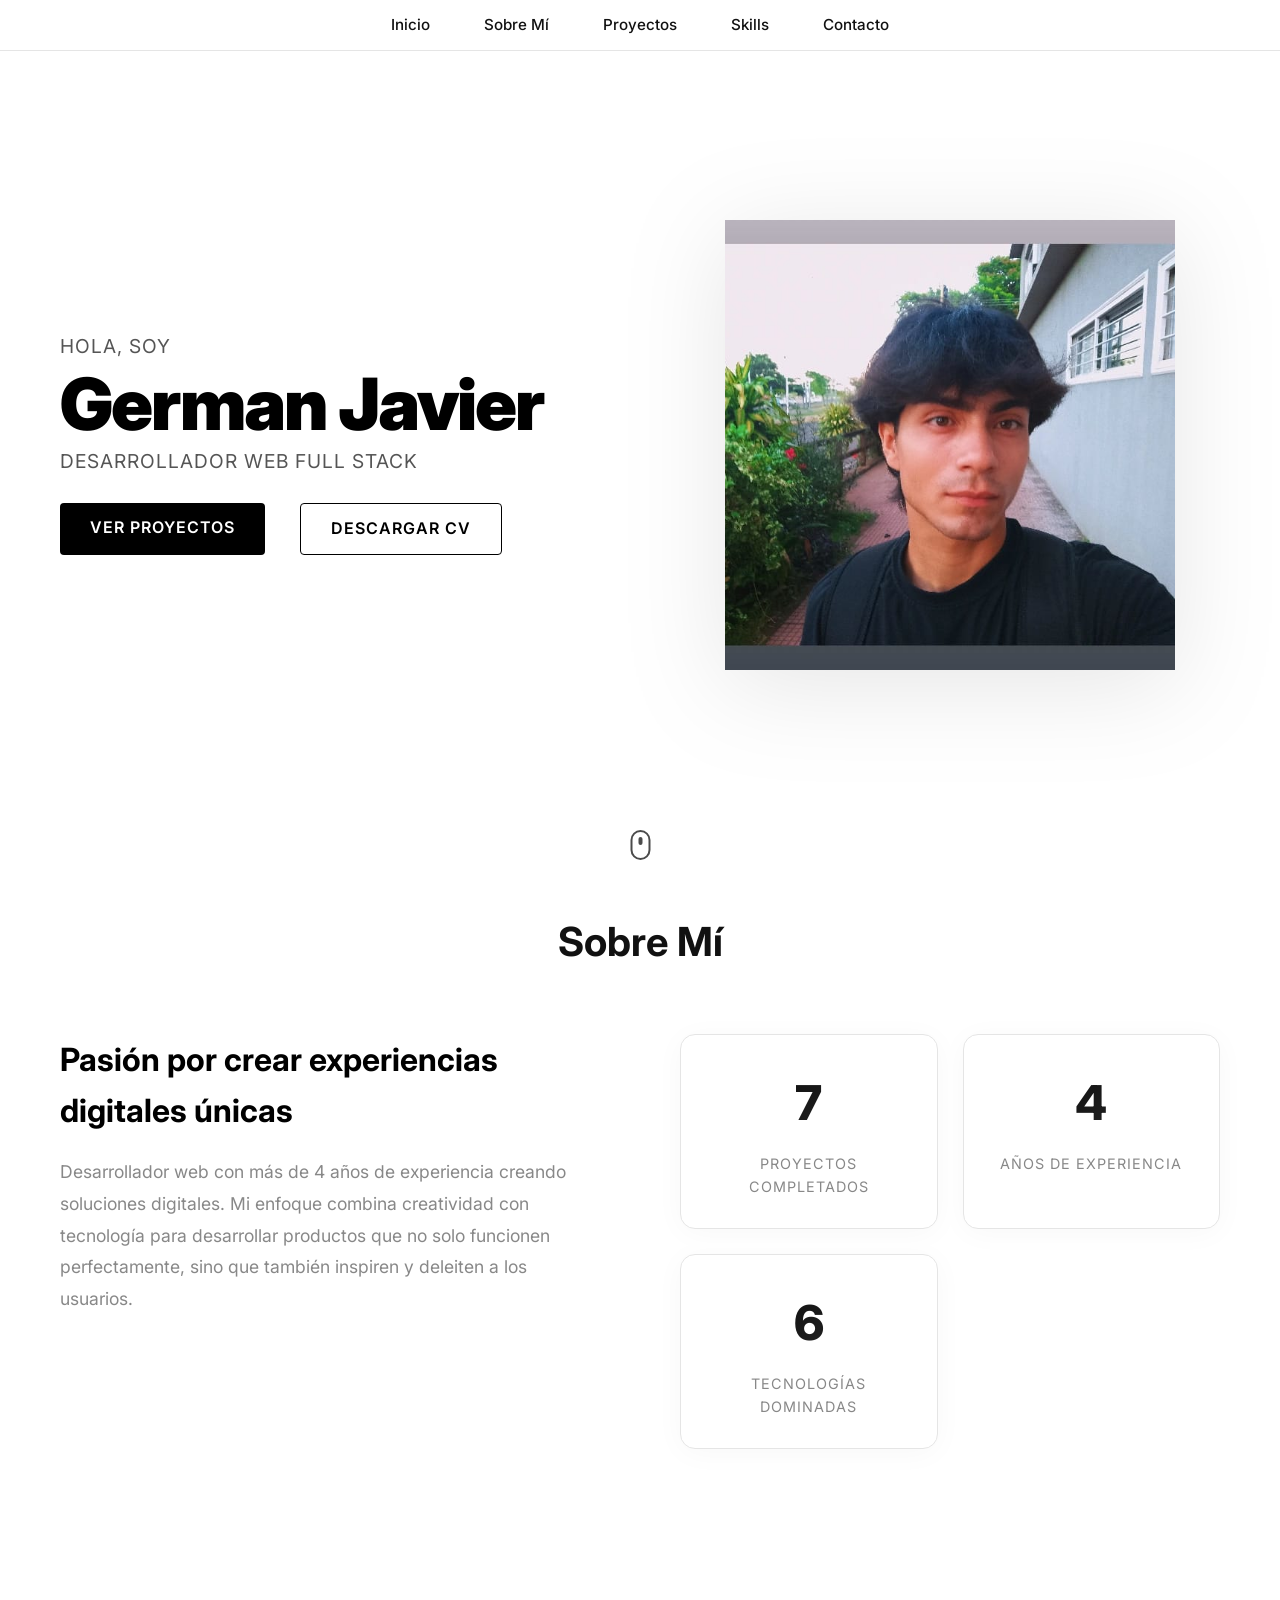
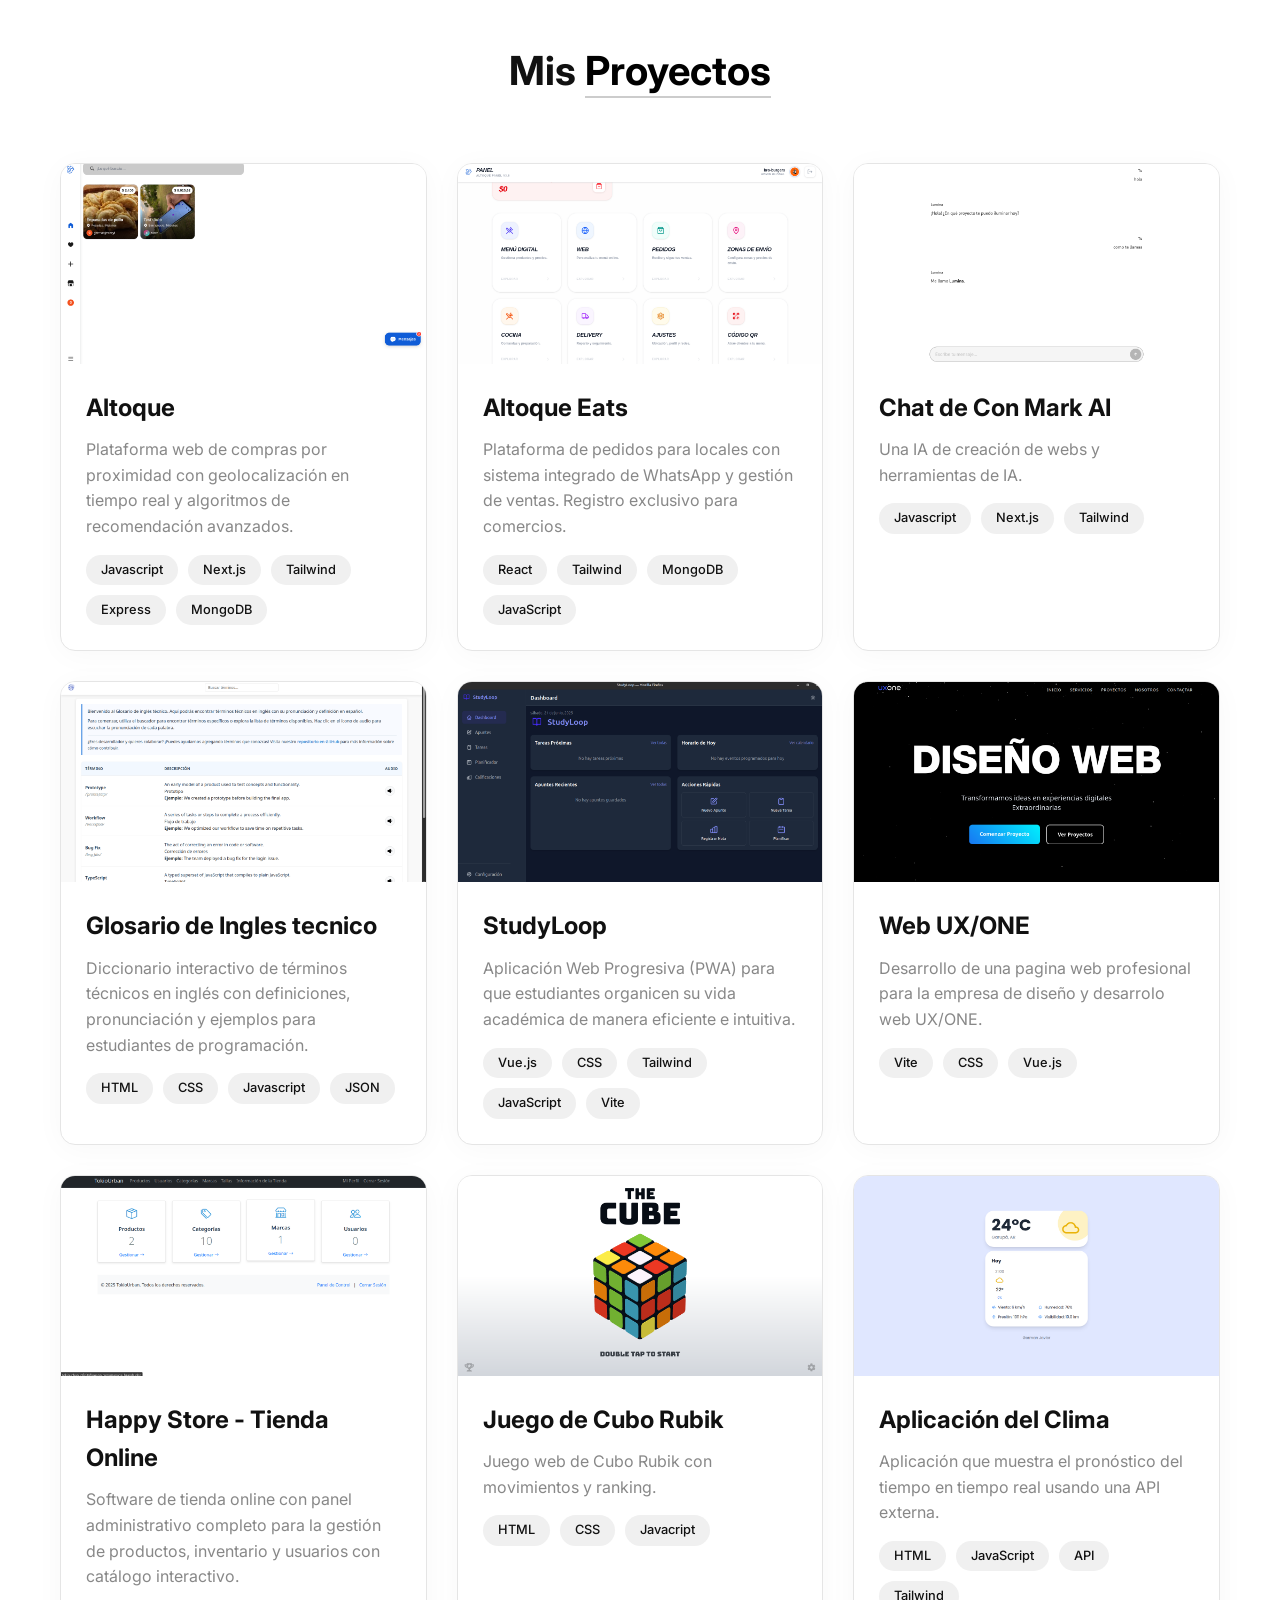
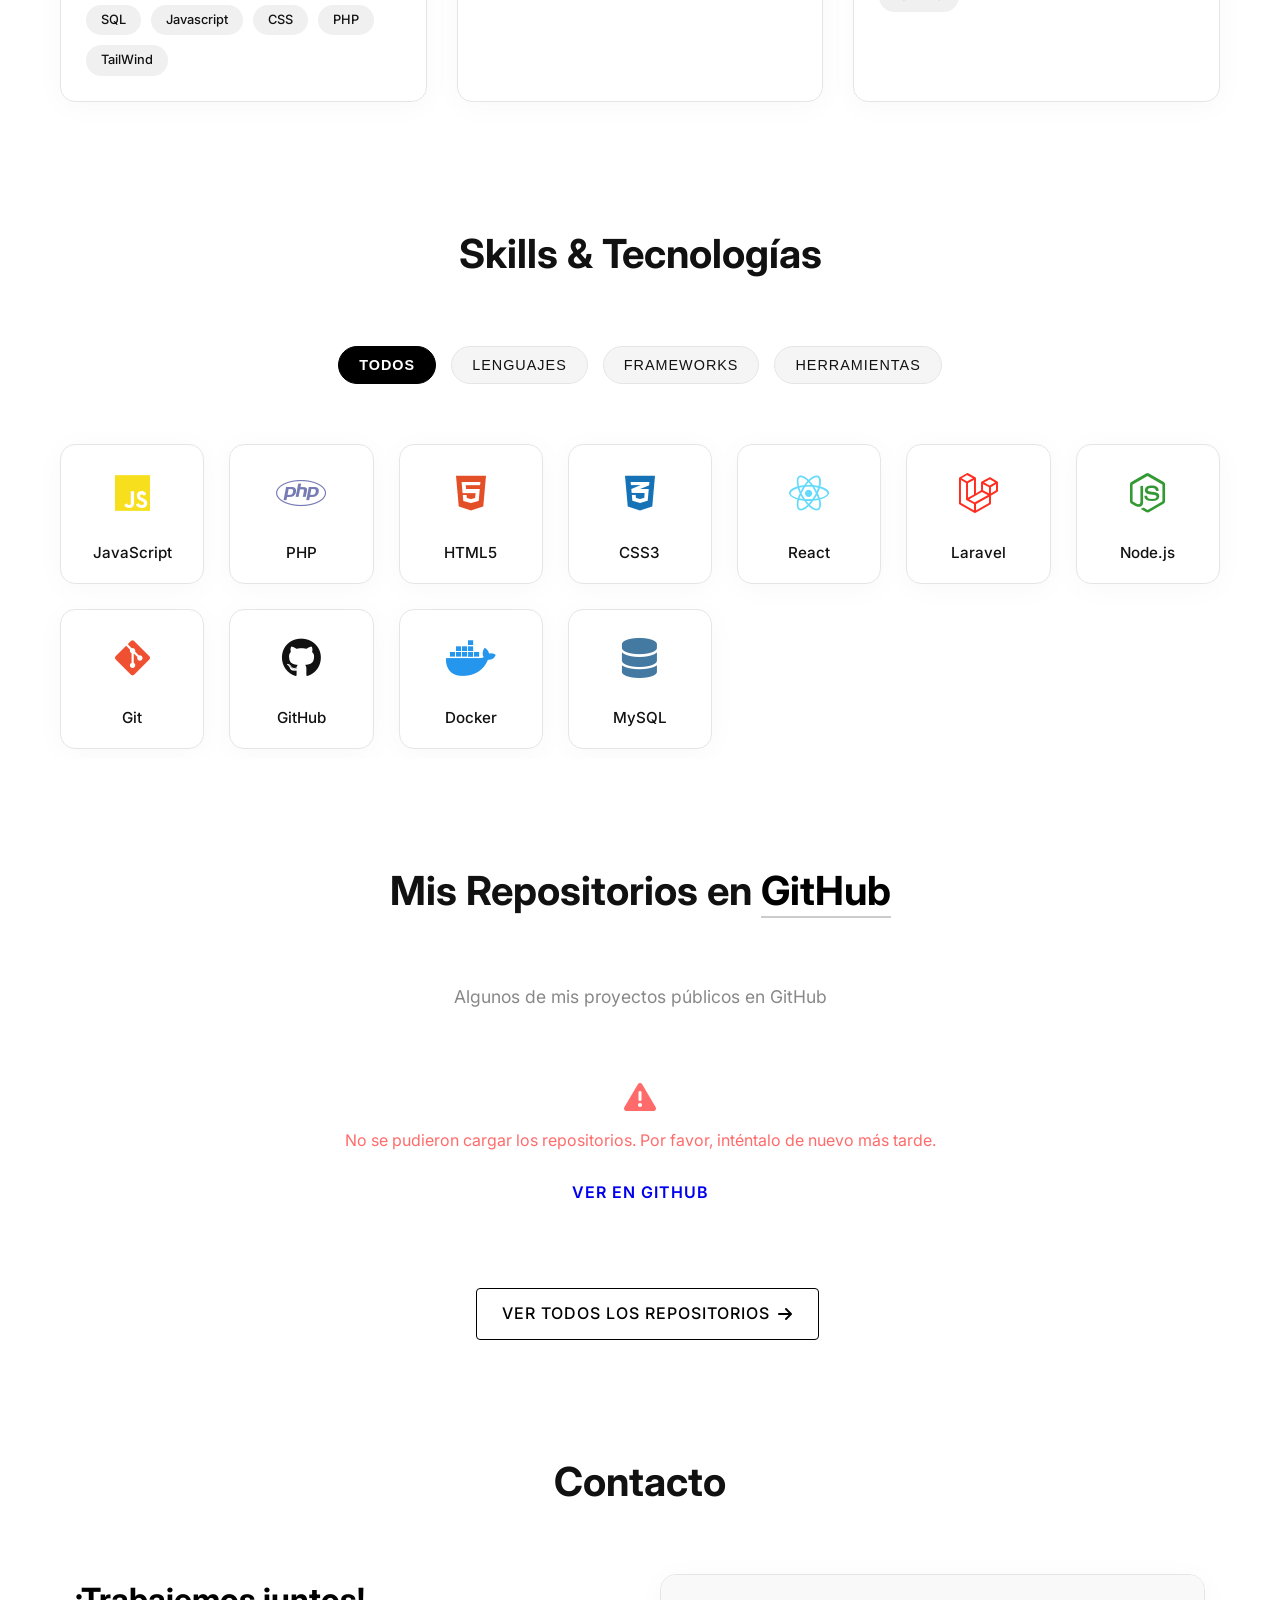
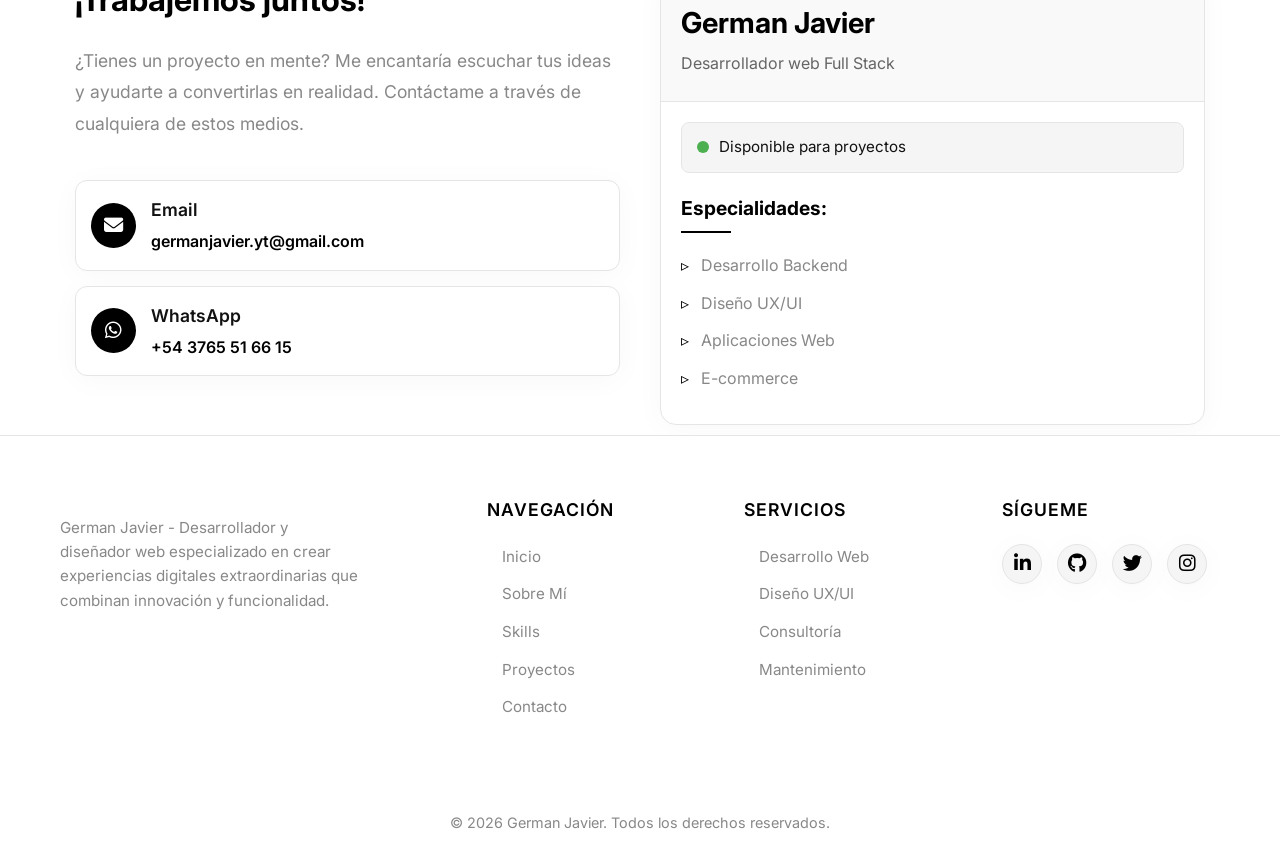
==== commit 9de212f2: "feat: Update hero visual from GIF to PNG format." ====
--- a/index.html
+++ b/index.html
@@ -126,7 +126,7 @@
 
                 <div class="hero-visual">
                     <div class="gif-container">
-                        <img src="images/img1.gif" alt="Gif animation" class="hero-gif">
+                        <img src="images/img1.png" alt="Gif animation" class="hero-gif">
                     </div>
                 </div>
             </div>
--- a/css/styles.css
+++ b/css/styles.css
@@ -167,7 +167,8 @@
 
 .header.scrolled {
   background: rgba(255, 255, 255, 0.98);
-  box-shadow: 0 2px 20px rgba(0, 0, 0, 0.05);
+  box-shadow: none;
+  border-bottom-color: transparent;
 }
 
 .nav {
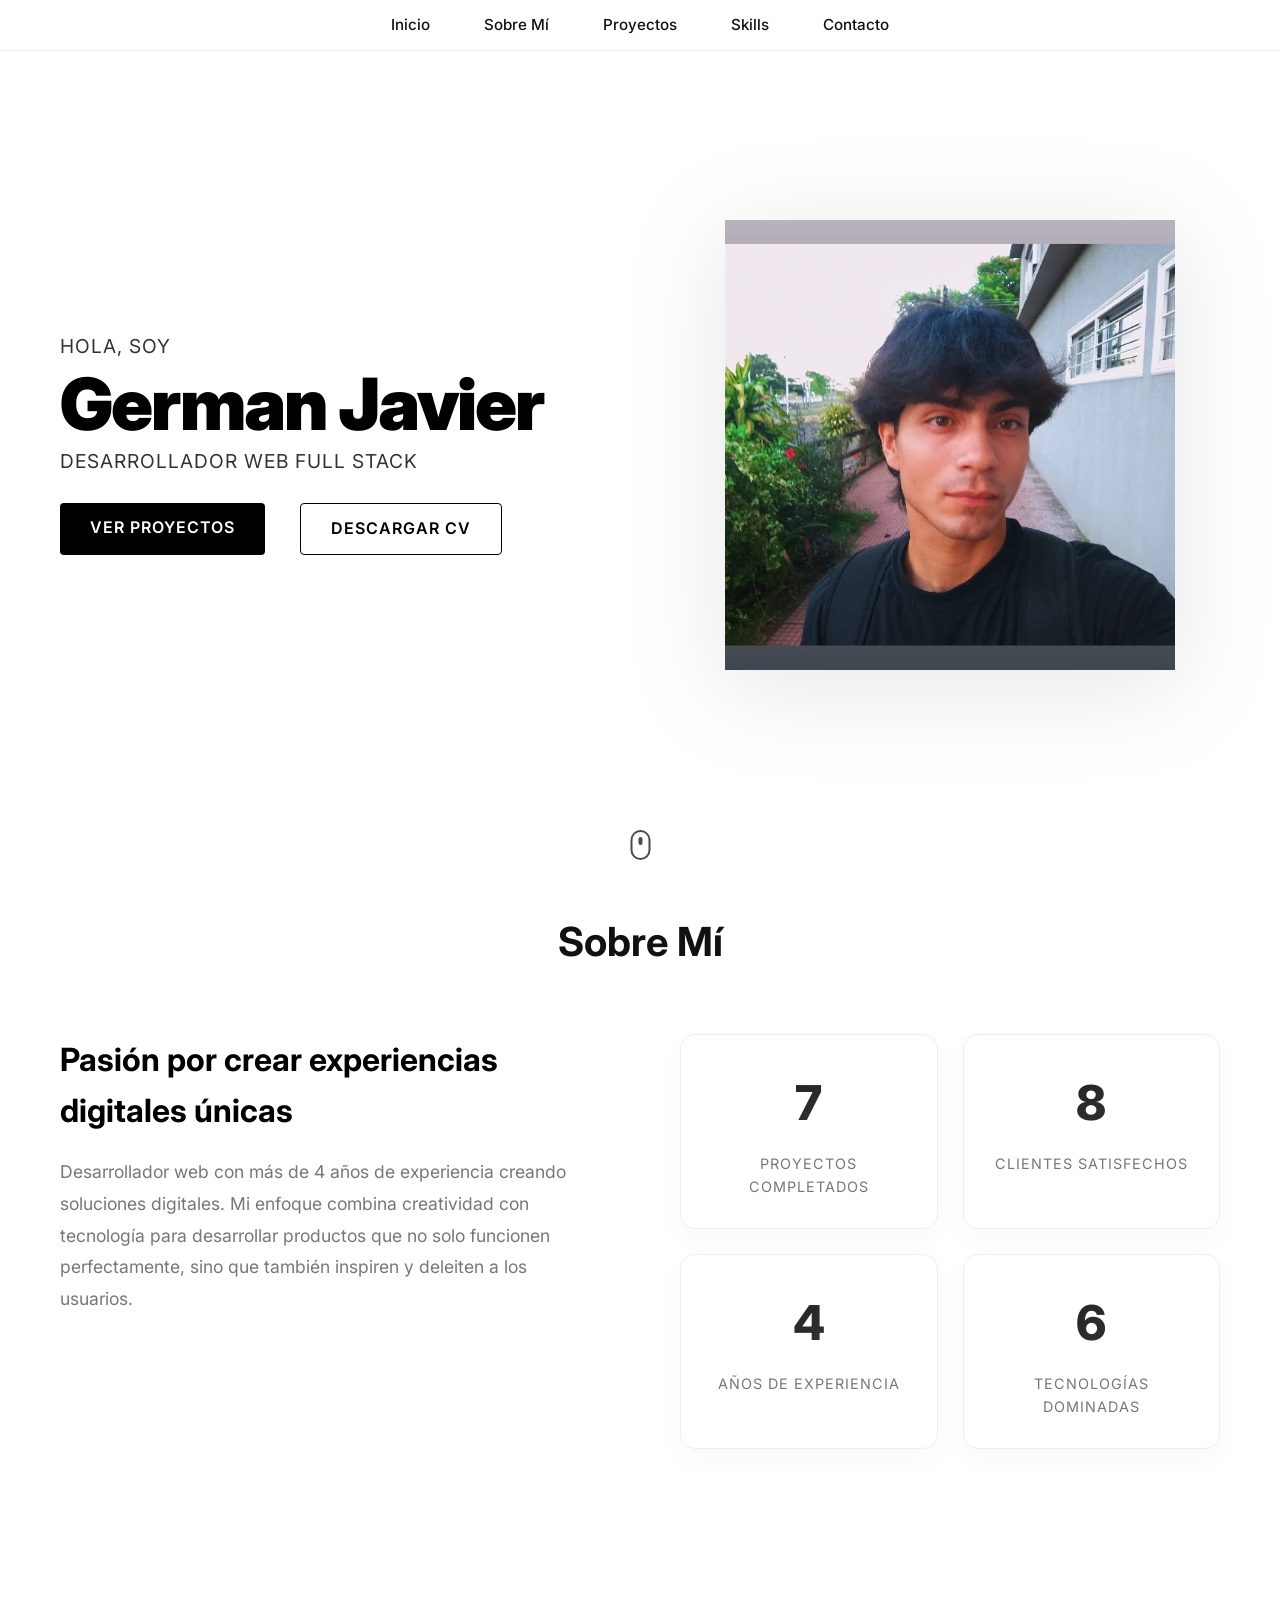
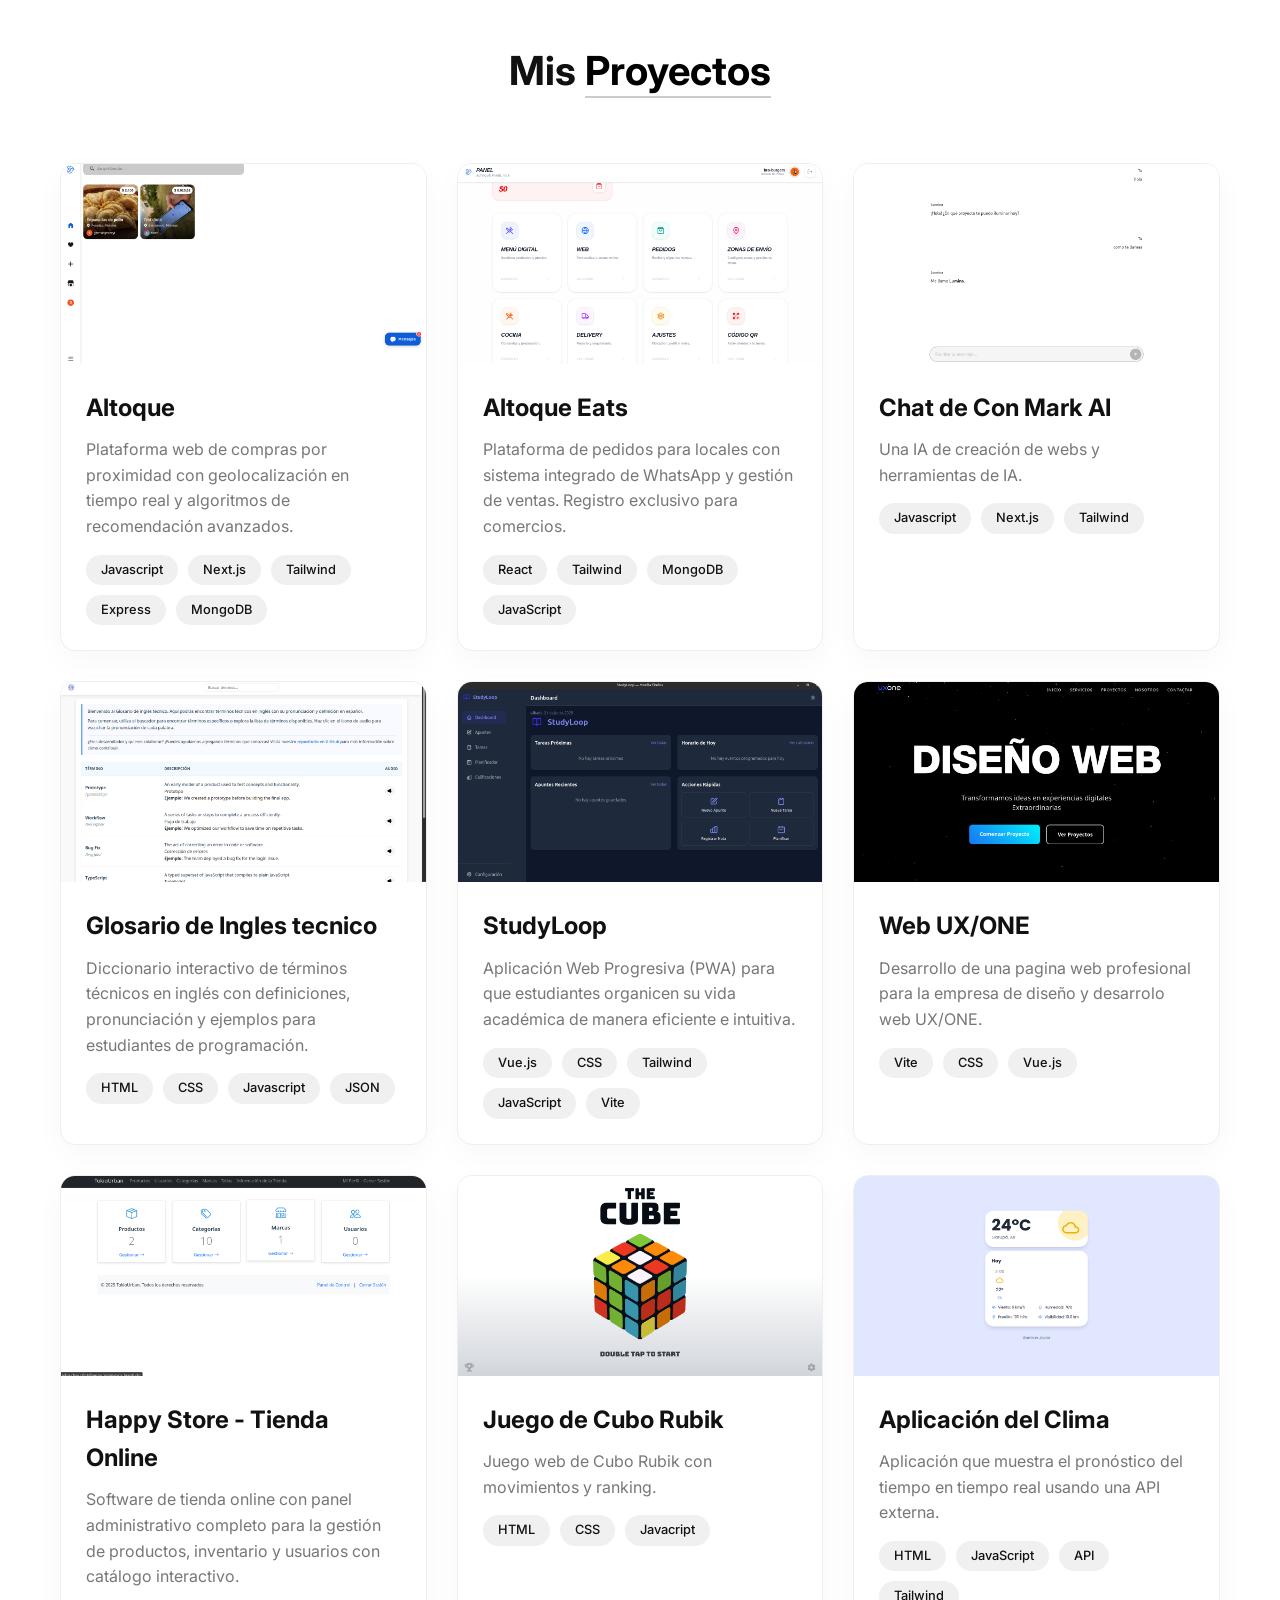
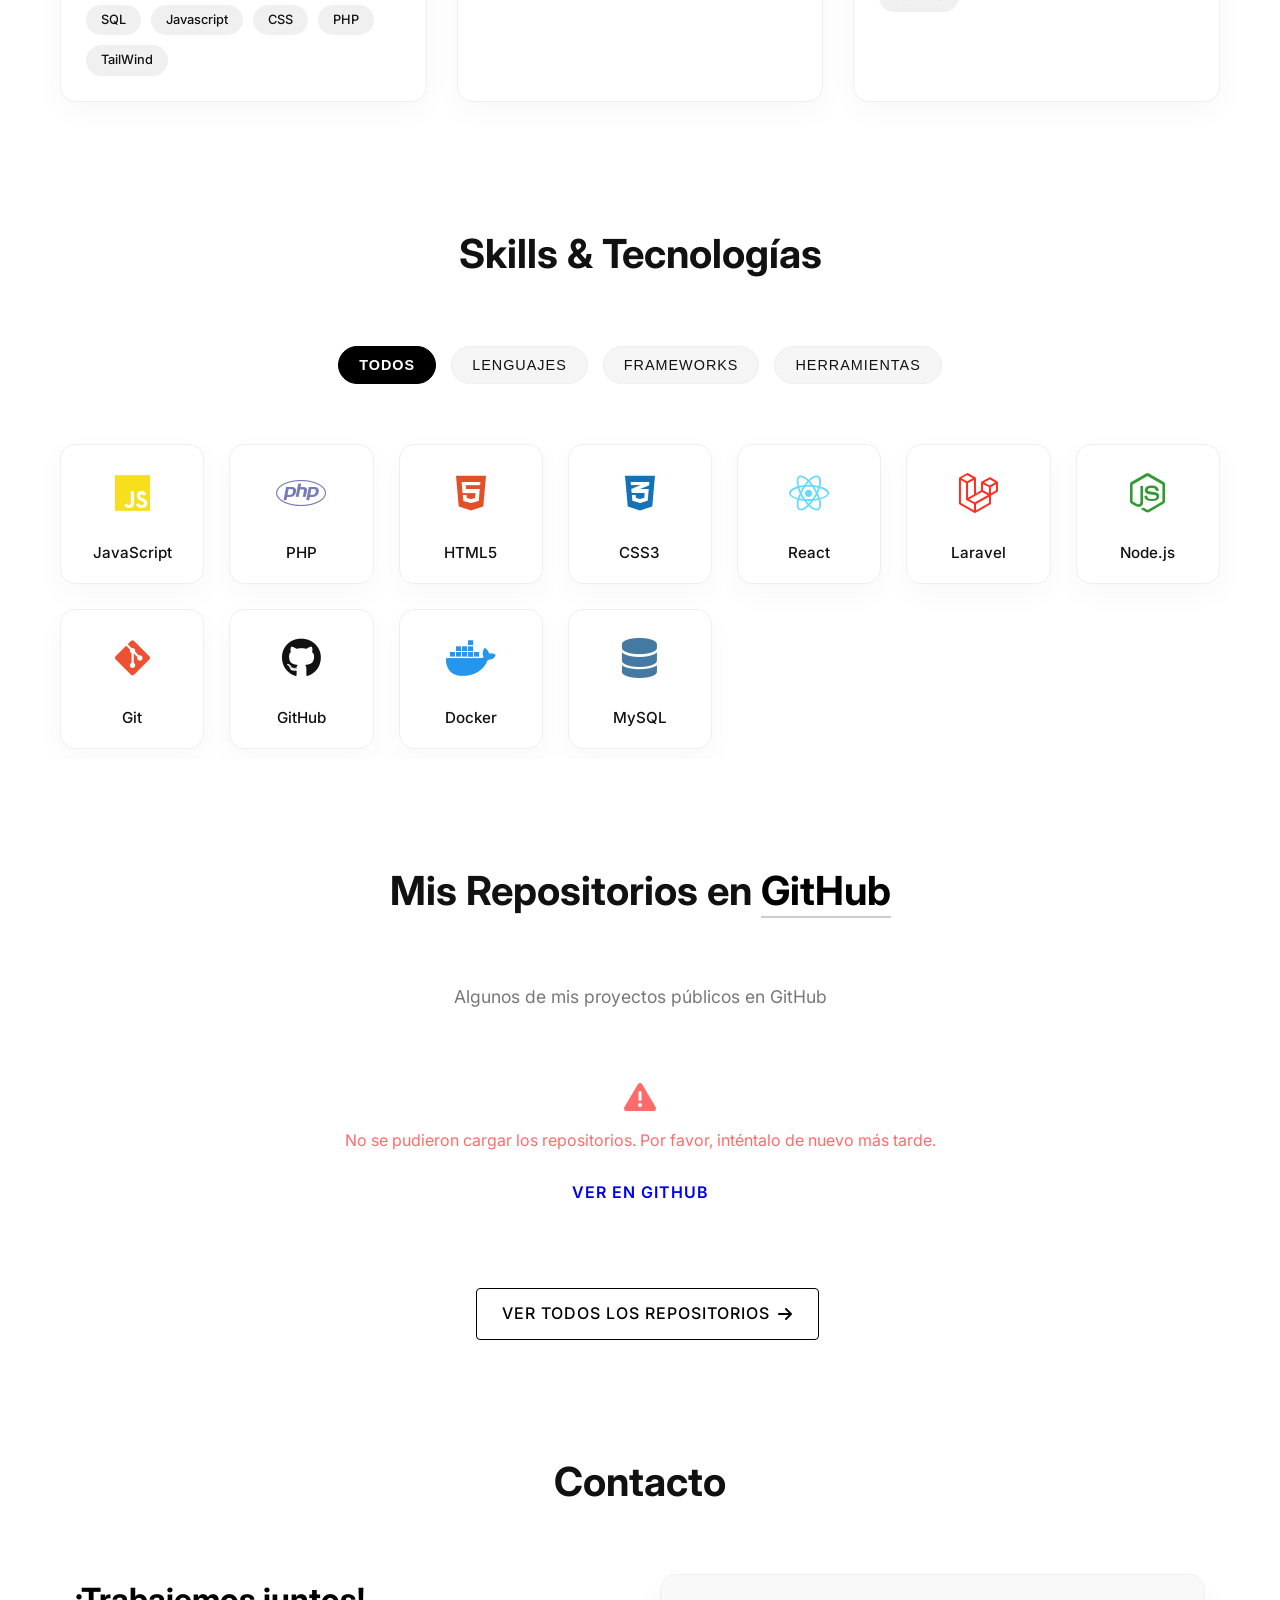
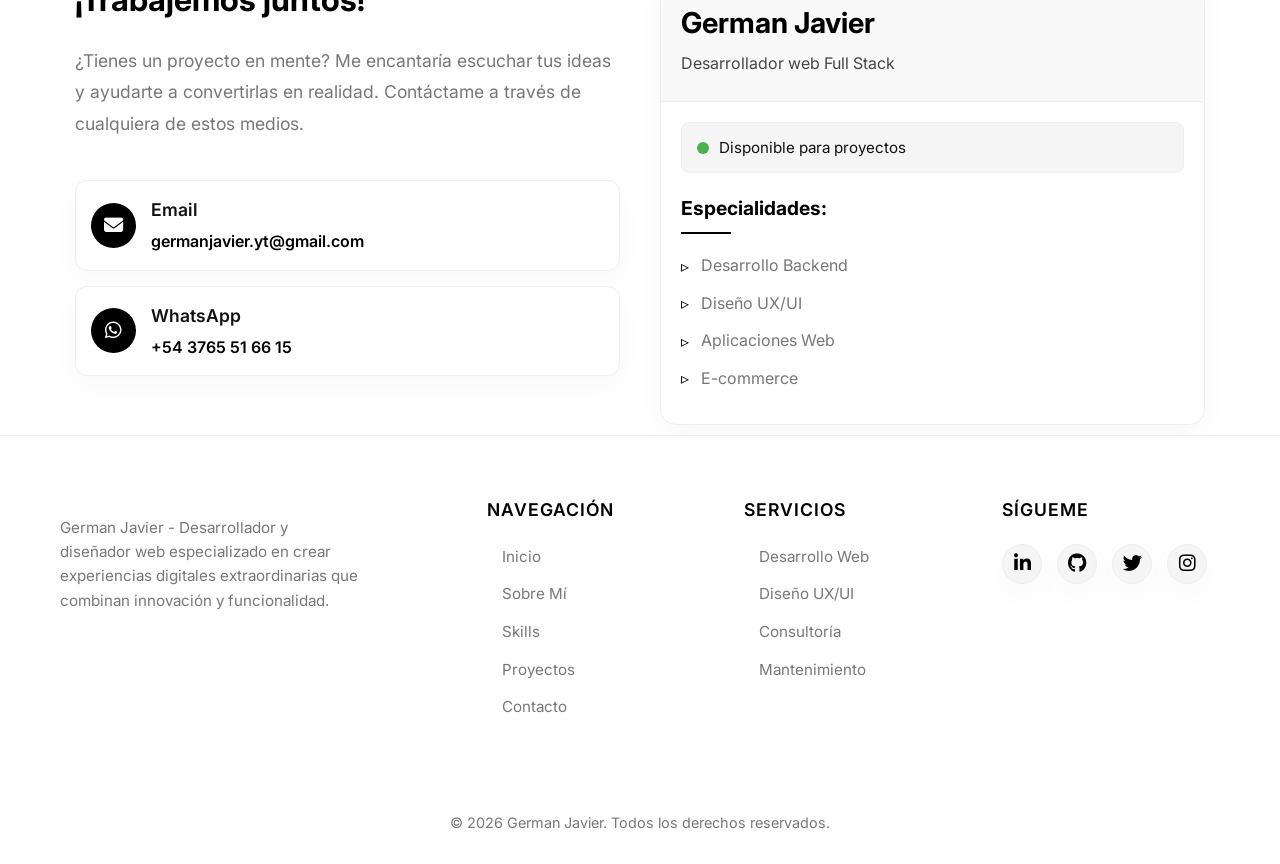
==== commit 63e44af1: "feat: Add preloader component with animation and initialize in main app" ====
--- a/index.html
+++ b/index.html
@@ -48,6 +48,15 @@
 </head>
 
 <body>
+    <!-- Preloader -->
+    <div id="preloader">
+        <div class="loader-content">
+            <div class="loader-shape">
+                <div class="loader-morph"></div>
+            </div>
+        </div>
+    </div>
+
     <div class="stars"></div>
 
     <!-- Header -->
@@ -164,10 +173,10 @@
                             <div class="stat-label">Proyectos Completados</div>
                         </div>
 
-                        <!-- <div class="stat-item">
+                        <div class="stat-item">
                             <div class="stat-number" data-target="8">0</div>
                             <div class="stat-label">Clientes Satisfechos</div>
-                        </div> -->
+                        </div>
 
                         <div class="stat-item">
                             <div class="stat-number" data-target="4">0</div>
--- a/css/styles.css
+++ b/css/styles.css
@@ -1,20 +1,111 @@
 /* ===== VARIABLES ===== */
 :root {
   --black: #000000;
-  --gray-dark: #1a1a1a;
-  --gray-medium: #555555;
-  --gray-light: #888888;
+  --gray-dark: #111111;
+  --gray-medium: #333333;
+  --gray-light: #777777;
   --white: #ffffff;
   --bg-color: #ffffff;
   --text-color: #111111;
   --text-muted: #666666;
-  --border-color: #e5e5e5;
+  --border-color: #eeeeee;
   --accent: #000000;
-  --gradient: linear-gradient(135deg, #000000 0%, #333333 100%);
-  --shadow-subtle: 0 4px 30px rgba(0, 0, 0, 0.03);
+  --gradient: linear-gradient(135deg, #111111 0%, #444444 100%);
+  --shadow-subtle: 0 10px 30px rgba(0, 0, 0, 0.03);
   --transition: all 0.3s cubic-bezier(0.4, 0, 0.2, 1);
   --transition-slow: all 0.6s cubic-bezier(0.4, 0, 0.2, 1);
 }
+
+/* Preloader */
+#preloader {
+  position: fixed;
+  top: 0;
+  left: 0;
+  width: 100%;
+  height: 100%;
+  background: var(--white);
+  display: flex;
+  justify-content: center;
+  align-items: center;
+  z-index: 9999;
+  transition: opacity 0.8s cubic-bezier(0.4, 0, 0.2, 1), visibility 0.8s;
+}
+
+#preloader.fade-out {
+  opacity: 0;
+  visibility: hidden;
+  pointer-events: none;
+}
+
+.loader-content {
+  display: flex;
+  flex-direction: column;
+  align-items: center;
+  gap: 40px;
+}
+
+.loader-shape {
+  width: 80px;
+  height: 80px;
+  position: relative;
+}
+
+.loader-morph {
+  width: 100%;
+  height: 100%;
+  background: var(--black);
+  -webkit-mask-size: contain;
+  mask-size: contain;
+  -webkit-mask-repeat: no-repeat;
+  mask-repeat: no-repeat;
+  -webkit-mask-position: center;
+  mask-position: center;
+  animation: loader-cycle 3s infinite ease-in-out;
+}
+
+
+
+@keyframes loader-cycle {
+
+  0%,
+  30% {
+    transform: rotate(0deg) scale(1);
+    -webkit-mask-image: url("data:image/svg+xml,%3Csvg xmlns='http://www.w3.org/2000/svg' viewBox='0 0 282 281'%3E%3Cpath fill='black' d='M75.947 280.078c15.556 0 30.013-4.68 42.023-12.702 12.615-8.425 33.338-8.425 45.954 0 12.01 8.022 26.466 12.702 42.023 12.702 41.668 0 75.447-33.579 75.447-75 0-15.31-4.615-29.549-12.538-41.417-8.574-12.844-8.574-34.322 0-47.165 7.923-11.868 12.538-26.107 12.538-41.418 0-41.421-33.779-75-75.447-75-15.557 0-30.013 4.68-42.023 12.702-12.616 8.426-33.339 8.426-45.954 0C105.96 4.758 91.503.078 75.947.078 34.279.078.5 33.657.5 75.078c0 15.31 4.615 29.55 12.538 41.418 8.574 12.843 8.574 34.321 0 47.165C5.115 175.529.5 189.768.5 205.078c0 41.421 33.779 75 75.447 75' /%3E%3C/svg%3E");
+    opacity: 1;
+  }
+
+  32.5% {
+    transform: rotate(60deg) scale(0.6);
+    opacity: 0.2;
+  }
+
+  35%,
+  65% {
+    transform: rotate(120deg) scale(1.1);
+    -webkit-mask-image: url("data:image/svg+xml,%3Csvg xmlns='http://www.w3.org/2000/svg' viewBox='0 0 401 401'%3E%3Cpath fill='black' d='M184.218 4.268a32.77 32.77 0 0 1 32.064 0l24.395 13.684a32.8 32.8 0 0 0 15.625 4.187l27.97.346a32.77 32.77 0 0 1 27.767 16.032l14.285 24.049a32.77 32.77 0 0 0 11.438 11.438l24.049 14.285a32.77 32.77 0 0 1 16.032 27.768l.346 27.969a32.8 32.8 0 0 0 4.187 15.625l13.685 24.396a32.77 32.77 0 0 1 0 32.063l-13.685 24.395a32.8 32.8 0 0 0-4.187 15.626l-.346 27.969a32.77 32.77 0 0 1-16.032 27.767l-24.049 14.285a32.77 32.77 0 0 0-11.438 11.439l-14.285 24.048a32.77 32.77 0 0 1-27.767 16.032l-27.97.346a32.8 32.8 0 0 0-15.625 4.187l-24.395 13.685a32.77 32.77 0 0 1-32.064 0l-24.395-13.685a32.8 32.8 0 0 0-15.625-4.187l-27.97-.346a32.77 32.77 0 0 1-27.767-16.032l-14.285-24.048a32.77 32.77 0 0 0-11.438-11.439l-24.05-14.285a32.77 32.77 0 0 1-16.03-27.767l-.347-27.969a32.8 32.8 0 0 0-4.187-15.626L4.439 216.11a32.77 32.77 0 0 1 0-32.063l13.685-24.396a32.77 32.77 0 0 0 4.187-15.625l.346-27.969A32.77 32.77 0 0 1 38.69 88.289l24.049-14.285a32.77 32.77 0 0 0 11.438-11.438l14.285-24.049a32.77 32.77 0 0 1 27.767-16.032l27.97-.346a32.8 32.8 0 0 0 15.625-4.187z' /%3E%3C/svg%3E");
+    opacity: 1;
+  }
+
+  67.5% {
+    transform: rotate(180deg) scale(0.6);
+    opacity: 0.2;
+  }
+
+  70%,
+  96.5% {
+    transform: rotate(240deg) scale(1.1);
+    -webkit-mask-image: url("data:image/svg+xml,%3Csvg xmlns='http://www.w3.org/2000/svg' viewBox='0 0 277 301'%3E%3Cpath fill='black' d='M108.103 8.24a60.93 60.93 0 0 1 60.927 0l77.139 44.537a60.93 60.93 0 0 1 30.464 52.765v89.073a60.93 60.93 0 0 1-30.464 52.764l-77.139 44.536a60.93 60.93 0 0 1-60.927 0l-77.14-44.536A60.93 60.93 0 0 1 .5 194.615v-89.073a60.93 60.93 0 0 1 30.464-52.765z' /%3E%3C/svg%3E");
+    opacity: 1;
+  }
+
+  100% {
+    transform: rotate(360deg) scale(1);
+    -webkit-mask-image: url("data:image/svg+xml,%3Csvg xmlns='http://www.w3.org/2000/svg' viewBox='0 0 282 281'%3E%3Cpath fill='black' d='M75.947 280.078c15.556 0 30.013-4.68 42.023-12.702 12.615-8.425 33.338-8.425 45.954 0 12.01 8.022 26.466 12.702 42.023 12.702 41.668 0 75.447-33.579 75.447-75 0-15.31-4.615-29.549-12.538-41.417-8.574-12.844-8.574-34.322 0-47.165 7.923-11.868 12.538-26.107 12.538-41.418 0-41.421-33.779-75-75.447-75-15.557 0-30.013 4.68-42.023 12.702-12.616 8.426-33.339 8.426-45.954 0C105.96 4.758 91.503.078 75.947.078 34.279.078.5 33.657.5 75.078c0 15.31 4.615 29.55 12.538 41.418 8.574 12.843 8.574 34.321 0 47.165C5.115 175.529.5 189.768.5 205.078c0 41.421 33.779 75 75.447 75' /%3E%3C/svg%3E");
+    opacity: 1;
+  }
+}
+
+
 
 /* ===== BASE ===== */
 * {
@@ -658,87 +749,104 @@
   flex-wrap: wrap;
 }
 
+.hero-visual {
+  flex: 1;
+  display: flex;
+  justify-content: center;
+  align-items: center;
+  position: relative;
+  filter: drop-shadow(0 15px 50px rgba(0, 0, 0, 0.1));
+}
+
 .gif-container {
   width: 100%;
   max-width: 450px;
   position: relative;
-  transition: var(--transition);
-  filter: drop-shadow(0 15px 50px rgba(0, 0, 0, 0.1));
-}
-
-.hero-gif {
-  width: 100%;
-  aspect-ratio: 1/1;
-  object-fit: cover;
-  display: block;
+  display: grid;
+  place-items: center;
   -webkit-mask-size: contain;
   mask-size: contain;
   -webkit-mask-repeat: no-repeat;
   mask-repeat: no-repeat;
   -webkit-mask-position: center;
   mask-position: center;
-  animation: mask-cycle 12s infinite;
+  animation: mask-cycle 9s infinite ease-in-out;
+  transform-origin: center center;
+  overflow: hidden;
+}
+
+.hero-gif {
+  grid-area: 1/1;
+  width: 100%;
+  aspect-ratio: 1/1;
+  object-fit: cover;
+  display: block;
+  animation: counter-rotation 9s infinite ease-in-out;
+  transform-origin: center center;
+  pointer-events: none;
 }
 
 @keyframes mask-cycle {
 
   0%,
-  20% {
+  30% {
+    transform: rotate(0deg);
     -webkit-mask-image: url("data:image/svg+xml,%3Csvg xmlns='http://www.w3.org/2000/svg' viewBox='0 0 282 281'%3E%3Cpath fill='black' d='M75.947 280.078c15.556 0 30.013-4.68 42.023-12.702 12.615-8.425 33.338-8.425 45.954 0 12.01 8.022 26.466 12.702 42.023 12.702 41.668 0 75.447-33.579 75.447-75 0-15.31-4.615-29.549-12.538-41.417-8.574-12.844-8.574-34.322 0-47.165 7.923-11.868 12.538-26.107 12.538-41.418 0-41.421-33.779-75-75.447-75-15.557 0-30.013 4.68-42.023 12.702-12.616 8.426-33.339 8.426-45.954 0C105.96 4.758 91.503.078 75.947.078 34.279.078.5 33.657.5 75.078c0 15.31 4.615 29.55 12.538 41.418 8.574 12.843 8.574 34.321 0 47.165C5.115 175.529.5 189.768.5 205.078c0 41.421 33.779 75 75.447 75' /%3E%3C/svg%3E");
-    mask-image: url("data:image/svg+xml,%3Csvg xmlns='http://www.w3.org/2000/svg' viewBox='0 0 282 281'%3E%3Cpath fill='black' d='M75.947 280.078c15.556 0 30.013-4.68 42.023-12.702 12.615-8.425 33.338-8.425 45.954 0 12.01 8.022 26.466 12.702 42.023 12.702 41.668 0 75.447-33.579 75.447-75 0-15.31-4.615-29.549-12.538-41.417-8.574-12.844-8.574-34.322 0-47.165 7.923-11.868 12.538-26.107 12.538-41.418 0-41.421-33.779-75-75.447-75-15.557 0-30.013 4.68-42.023 12.702-12.616 8.426-33.339 8.426-45.954 0C105.96 4.758 91.503.078 75.947.078 34.279.078.5 33.657.5 75.078c0 15.31 4.615 29.55 12.538 41.418 8.574 12.843 8.574 34.321 0 47.165C5.115 175.529.5 189.768.5 205.078c0 41.421 33.779 75 75.447 75' /%3E%3C/svg%3E");
-    transform: scale(1);
-    opacity: 1;
-  }
-
-  22.5% {
-    transform: scale(0.9);
-    opacity: 0;
-  }
-
-  25%,
-  45% {
+  }
+
+  32.5% {
+    transform: rotate(60deg);
+  }
+
+  35%,
+  65% {
+    transform: rotate(120deg);
     -webkit-mask-image: url("data:image/svg+xml,%3Csvg xmlns='http://www.w3.org/2000/svg' viewBox='0 0 401 401'%3E%3Cpath fill='black' d='M184.218 4.268a32.77 32.77 0 0 1 32.064 0l24.395 13.684a32.8 32.8 0 0 0 15.625 4.187l27.97.346a32.77 32.77 0 0 1 27.767 16.032l14.285 24.049a32.77 32.77 0 0 0 11.438 11.438l24.049 14.285a32.77 32.77 0 0 1 16.032 27.768l.346 27.969a32.8 32.8 0 0 0 4.187 15.625l13.685 24.396a32.77 32.77 0 0 1 0 32.063l-13.685 24.395a32.8 32.8 0 0 0-4.187 15.626l-.346 27.969a32.77 32.77 0 0 1-16.032 27.767l-24.049 14.285a32.77 32.77 0 0 0-11.438 11.439l-14.285 24.048a32.77 32.77 0 0 1-27.767 16.032l-27.97.346a32.8 32.8 0 0 0-15.625 4.187l-24.395 13.685a32.77 32.77 0 0 1-32.064 0l-24.395-13.685a32.8 32.8 0 0 0-15.625-4.187l-27.97-.346a32.77 32.77 0 0 1-27.767-16.032l-14.285-24.048a32.77 32.77 0 0 0-11.438-11.439l-24.05-14.285a32.77 32.77 0 0 1-16.03-27.767l-.347-27.969a32.8 32.8 0 0 0-4.187-15.626L4.439 216.11a32.77 32.77 0 0 1 0-32.063l13.685-24.396a32.77 32.77 0 0 0 4.187-15.625l.346-27.969A32.77 32.77 0 0 1 38.69 88.289l24.049-14.285a32.77 32.77 0 0 0 11.438-11.438l14.285-24.049a32.77 32.77 0 0 1 27.767-16.032l27.97-.346a32.8 32.8 0 0 0 15.625-4.187z' /%3E%3C/svg%3E");
-    mask-image: url("data:image/svg+xml,%3Csvg xmlns='http://www.w3.org/2000/svg' viewBox='0 0 401 401'%3E%3Cpath fill='black' d='M184.218 4.268a32.77 32.77 0 0 1 32.064 0l24.395 13.684a32.8 32.8 0 0 0 15.625 4.187l27.97.346a32.77 32.77 0 0 1 27.767 16.032l14.285 24.049a32.77 32.77 0 0 0 11.438 11.438l24.049 14.285a32.77 32.77 0 0 1 16.032 27.768l.346 27.969a32.8 32.8 0 0 0 4.187 15.625l13.685 24.396a32.77 32.77 0 0 1 0 32.063l-13.685 24.395a32.8 32.8 0 0 0-4.187 15.626l-.346 27.969a32.77 32.77 0 0 1-16.032 27.767l-24.049 14.285a32.77 32.77 0 0 0-11.438 11.439l-14.285 24.048a32.77 32.77 0 0 1-27.767 16.032l-27.97.346a32.8 32.8 0 0 0-15.625 4.187l-24.395 13.685a32.77 32.77 0 0 1-32.064 0l-24.395-13.685a32.8 32.8 0 0 0-15.625-4.187l-27.97-.346a32.77 32.77 0 0 1-27.767-16.032l-14.285-24.048a32.77 32.77 0 0 0-11.438-11.439l-24.05-14.285a32.77 32.77 0 0 1-16.03-27.767l-.347-27.969a32.8 32.8 0 0 0-4.187-15.626L4.439 216.11a32.77 32.77 0 0 1 0-32.063l13.685-24.396a32.77 32.77 0 0 0 4.187-15.625l.346-27.969A32.77 32.77 0 0 1 38.69 88.289l24.049-14.285a32.77 32.77 0 0 0 11.438-11.438l14.285-24.049a32.77 32.77 0 0 1 27.767-16.032l27.97-.346a32.8 32.8 0 0 0 15.625-4.187z' /%3E%3C/svg%3E");
-    transform: scale(1);
-    opacity: 1;
-  }
-
-  47.5% {
-    transform: scale(0.9);
-    opacity: 0;
-  }
-
-  50%,
-  70% {
-    -webkit-mask-image: url("data:image/svg+xml,%3Csvg xmlns='http://www.w3.org/2000/svg' viewBox='0 0 249 247'%3E%3Cpath fill='black' d='M245.7 56.1v-9.9c0-22.7-18.4-41-41-41H44.5c-22.7 0-41 18.4-41 41v9.9c0 11 4.3 21 11.4 28.4 1.5 1.5 1.5 4 0 5.5-7.1 7.4-11.4 17.4-11.4 28.4v9.9c0 11 4.3 21 11.4 28.4 1.5 1.5 1.5 4 0 5.5-7.1 7.4-11.4 17.4-11.4 28.4v10.1c0 22.7 18.4 41 41 41h160.2c22.7 0 41-18.4 41-41v-10.1c0-11-4.3-21-11.4-28.4-1.5-1.5-1.5-4 0-5.5 7.1-7.4 11.4-17.4 11.4-28.4v-9.9c0-11-4.3-21-11.4-28.4-1.5-1.5-1.5-4 0-5.5 7-7.4 11.4-17.4 11.4-28.4' /%3E%3C/svg%3E");
-    mask-image: url("data:image/svg+xml,%3Csvg xmlns='http://www.w3.org/2000/svg' viewBox='0 0 249 247'%3E%3Cpath fill='black' d='M245.7 56.1v-9.9c0-22.7-18.4-41-41-41H44.5c-22.7 0-41 18.4-41 41v9.9c0 11 4.3 21 11.4 28.4 1.5 1.5 1.5 4 0 5.5-7.1 7.4-11.4 17.4-11.4 28.4v9.9c0 11 4.3 21 11.4 28.4 1.5 1.5 1.5 4 0 5.5-7.1 7.4-11.4 17.4-11.4 28.4v10.1c0 22.7 18.4 41 41 41h160.2c22.7 0 41-18.4 41-41v-10.1c0-11-4.3-21-11.4-28.4-1.5-1.5-1.5-4 0-5.5 7.1-7.4 11.4-17.4 11.4-28.4v-9.9c0-11-4.3-21-11.4-28.4-1.5-1.5-1.5-4 0-5.5 7-7.4 11.4-17.4 11.4-28.4' /%3E%3C/svg%3E");
-    transform: scale(1);
-    opacity: 1;
-  }
-
-  72.5% {
-    transform: scale(0.9);
-    opacity: 0;
-  }
-
-  75%,
-  95% {
+  }
+
+  67.5% {
+    transform: rotate(180deg);
+  }
+
+  70%,
+  96.5% {
+    transform: rotate(240deg);
     -webkit-mask-image: url("data:image/svg+xml,%3Csvg xmlns='http://www.w3.org/2000/svg' viewBox='0 0 277 301'%3E%3Cpath fill='black' d='M108.103 8.24a60.93 60.93 0 0 1 60.927 0l77.139 44.537a60.93 60.93 0 0 1 30.464 52.765v89.073a60.93 60.93 0 0 1-30.464 52.764l-77.139 44.536a60.93 60.93 0 0 1-60.927 0l-77.14-44.536A60.93 60.93 0 0 1 .5 194.615v-89.073a60.93 60.93 0 0 1 30.464-52.765z' /%3E%3C/svg%3E");
-    mask-image: url("data:image/svg+xml,%3Csvg xmlns='http://www.w3.org/2000/svg' viewBox='0 0 277 301'%3E%3Cpath fill='black' d='M108.103 8.24a60.93 60.93 0 0 1 60.927 0l77.139 44.537a60.93 60.93 0 0 1 30.464 52.765v89.073a60.93 60.93 0 0 1-30.464 52.764l-77.139 44.536a60.93 60.93 0 0 1-60.927 0l-77.14-44.536A60.93 60.93 0 0 1 .5 194.615v-89.073a60.93 60.93 0 0 1 30.464-52.765z' /%3E%3C/svg%3E");
-    transform: scale(1);
-    opacity: 1;
-  }
-
-  97.5% {
-    transform: scale(0.9);
-    opacity: 0;
   }
 
   100% {
+    transform: rotate(360deg);
     -webkit-mask-image: url("data:image/svg+xml,%3Csvg xmlns='http://www.w3.org/2000/svg' viewBox='0 0 282 281'%3E%3Cpath fill='black' d='M75.947 280.078c15.556 0 30.013-4.68 42.023-12.702 12.615-8.425 33.338-8.425 45.954 0 12.01 8.022 26.466 12.702 42.023 12.702 41.668 0 75.447-33.579 75.447-75 0-15.31-4.615-29.549-12.538-41.417-8.574-12.844-8.574-34.322 0-47.165 7.923-11.868 12.538-26.107 12.538-41.418 0-41.421-33.779-75-75.447-75-15.557 0-30.013 4.68-42.023 12.702-12.616 8.426-33.339 8.426-45.954 0C105.96 4.758 91.503.078 75.947.078 34.279.078.5 33.657.5 75.078c0 15.31 4.615 29.55 12.538 41.418 8.574 12.843 8.574 34.321 0 47.165C5.115 175.529.5 189.768.5 205.078c0 41.421 33.779 75 75.447 75' /%3E%3C/svg%3E");
-    mask-image: url("data:image/svg+xml,%3Csvg xmlns='http://www.w3.org/2000/svg' viewBox='0 0 282 281'%3E%3Cpath fill='black' d='M75.947 280.078c15.556 0 30.013-4.68 42.023-12.702 12.615-8.425 33.338-8.425 45.954 0 12.01 8.022 26.466 12.702 42.023 12.702 41.668 0 75.447-33.579 75.447-75 0-15.31-4.615-29.549-12.538-41.417-8.574-12.844-8.574-34.322 0-47.165 7.923-11.868 12.538-26.107 12.538-41.418 0-41.421-33.779-75-75.447-75-15.557 0-30.013 4.68-42.023 12.702-12.616 8.426-33.339 8.426-45.954 0C105.96 4.758 91.503.078 75.947.078 34.279.078.5 33.657.5 75.078c0 15.31 4.615 29.55 12.538 41.418 8.574 12.843 8.574 34.321 0 47.165C5.115 175.529.5 189.768.5 205.078c0 41.421 33.779 75 75.447 75' /%3E%3C/svg%3E");
-    transform: scale(1);
-    opacity: 1;
+  }
+}
+
+@keyframes counter-rotation {
+
+  0%,
+  30% {
+    transform: rotate(0deg);
+  }
+
+  32.5% {
+    transform: rotate(-60deg);
+  }
+
+  35%,
+  65% {
+    transform: rotate(-120deg);
+  }
+
+  67.5% {
+    transform: rotate(-180deg);
+  }
+
+  70%,
+  96.5% {
+    transform: rotate(-240deg);
+  }
+
+  100% {
+    transform: rotate(-360deg);
   }
 }
 
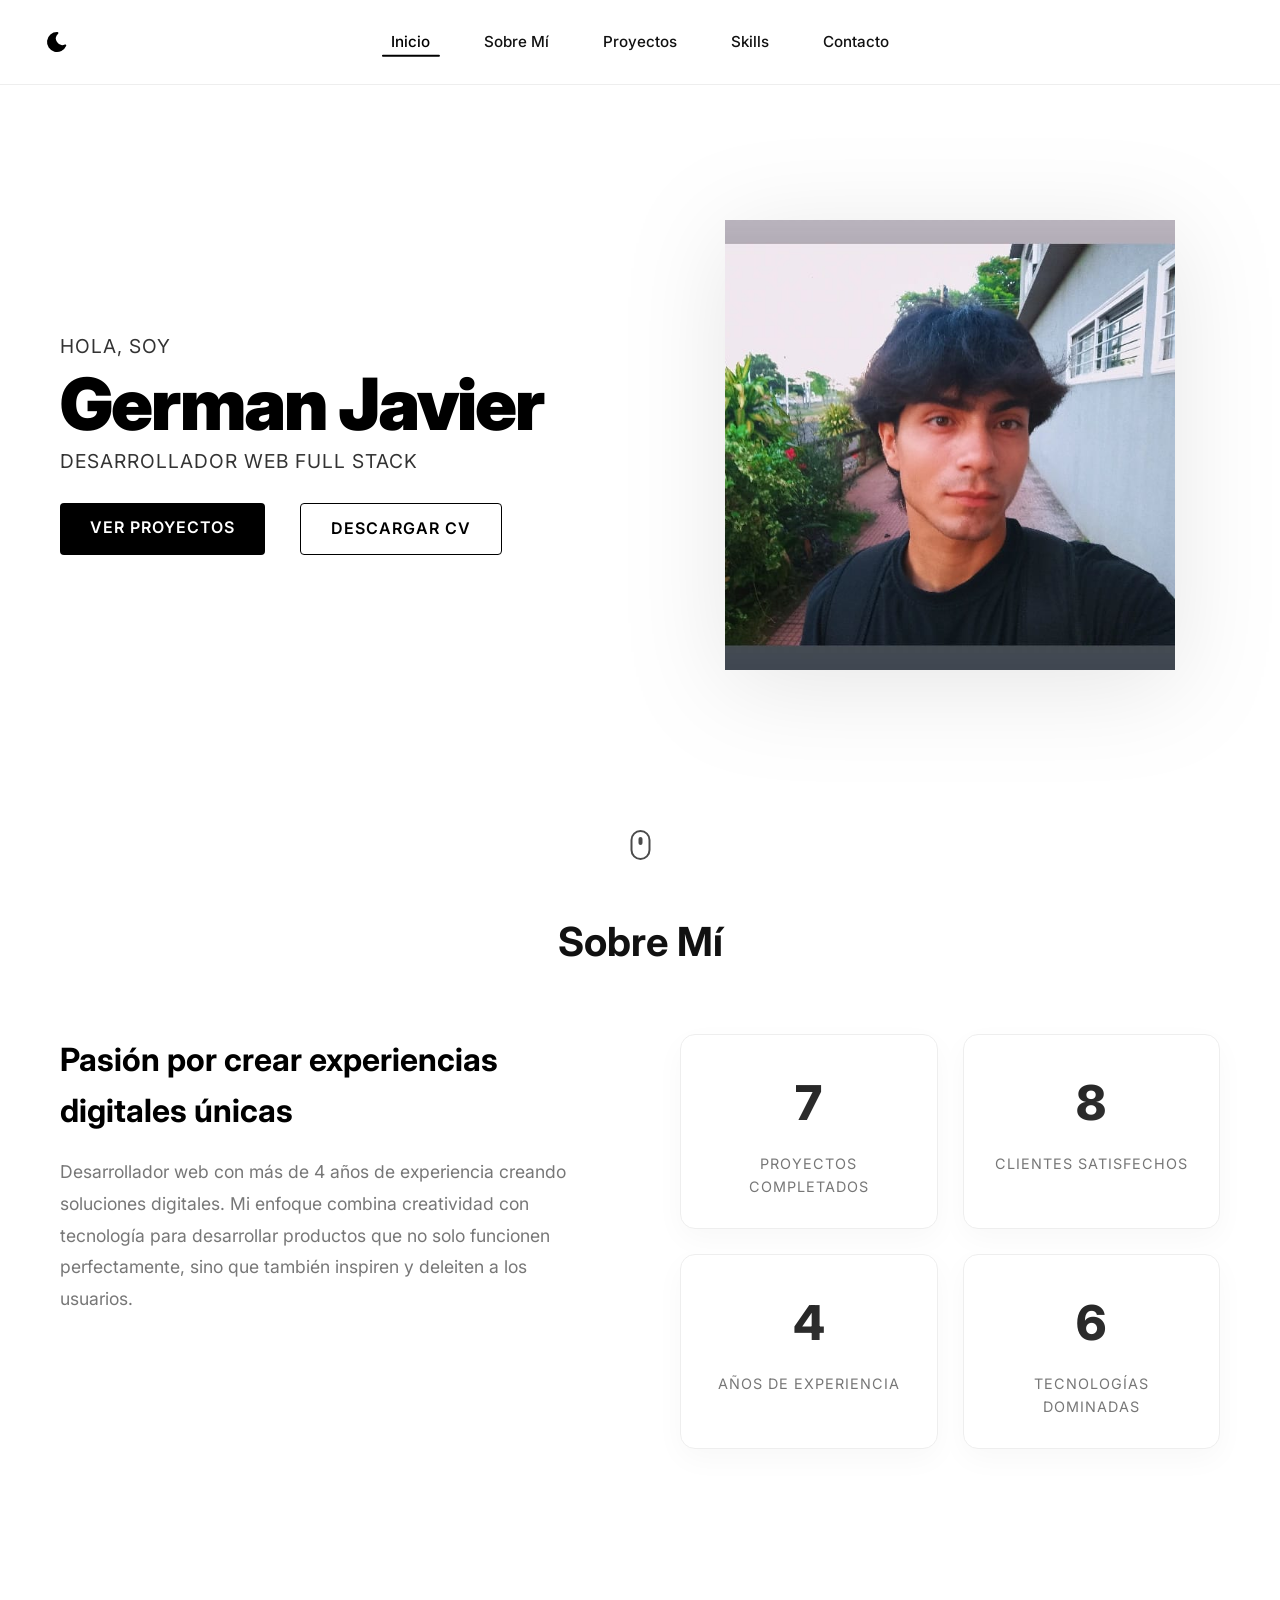
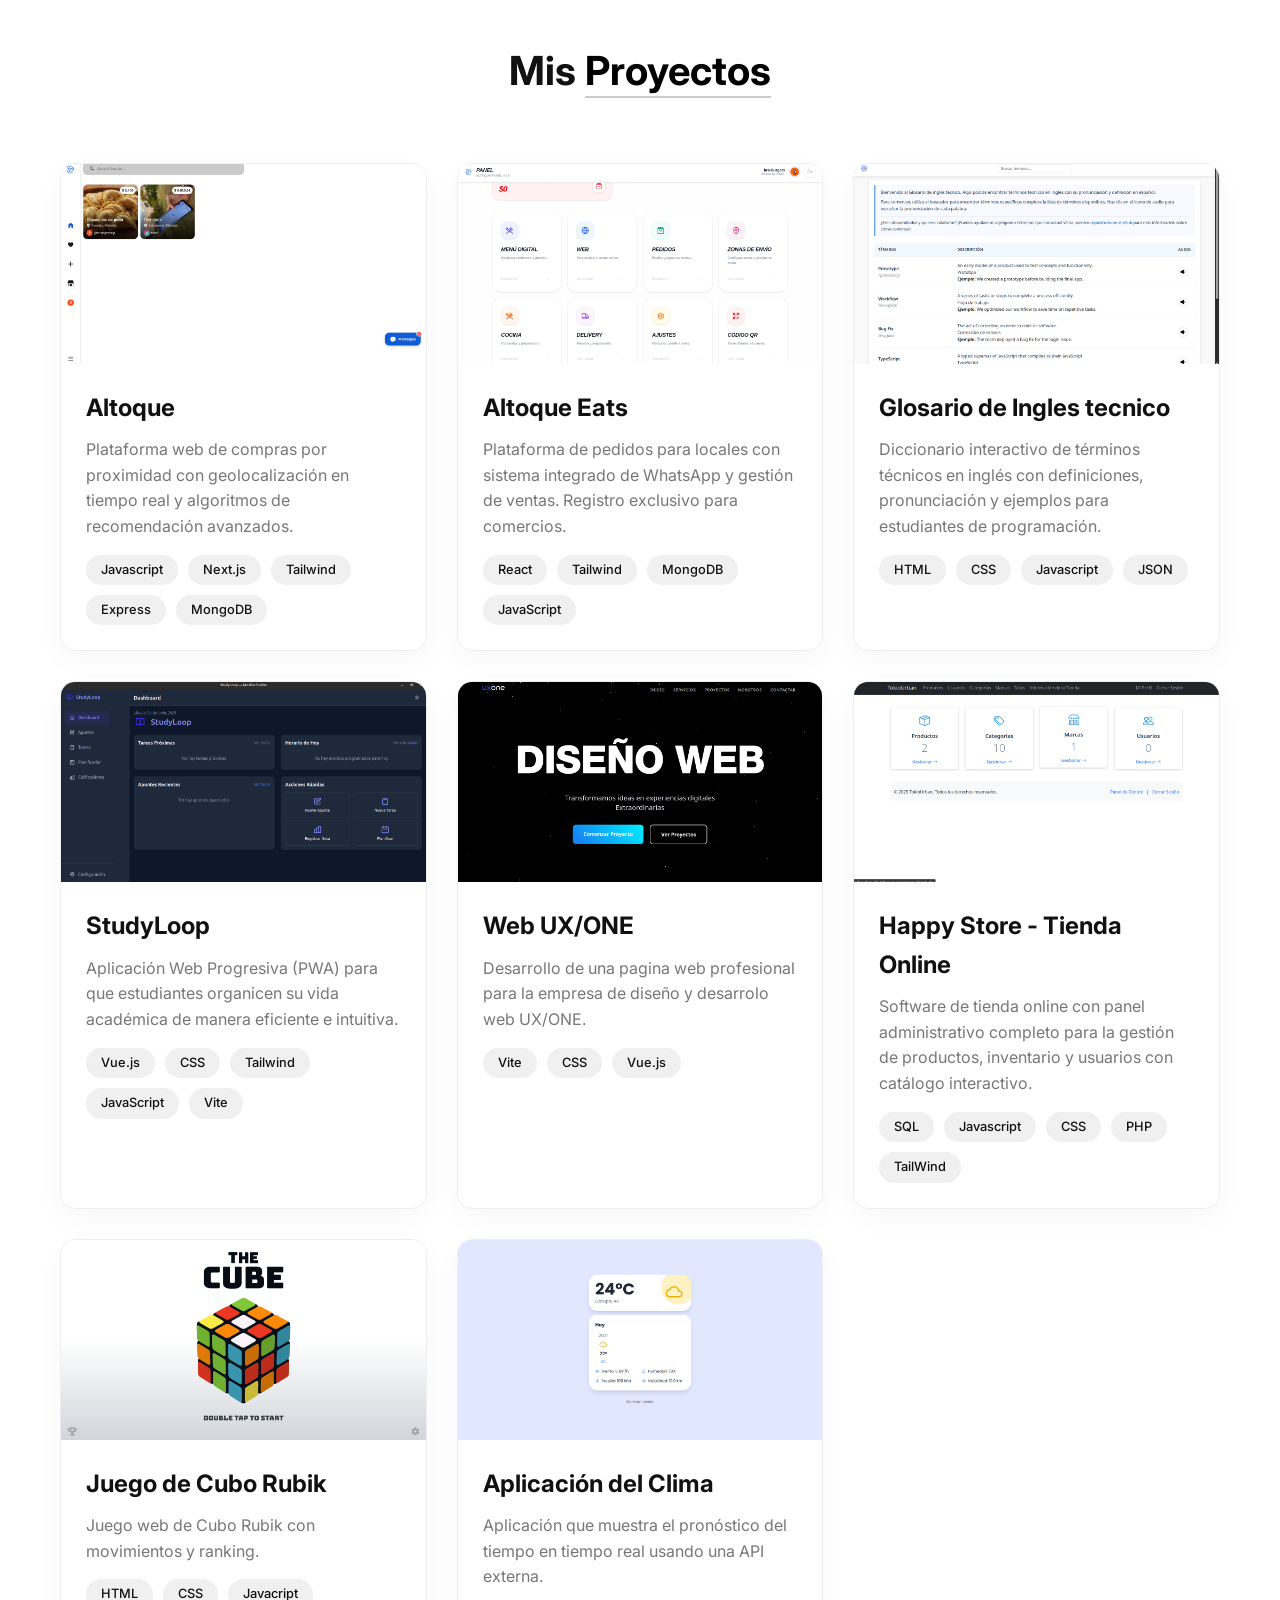
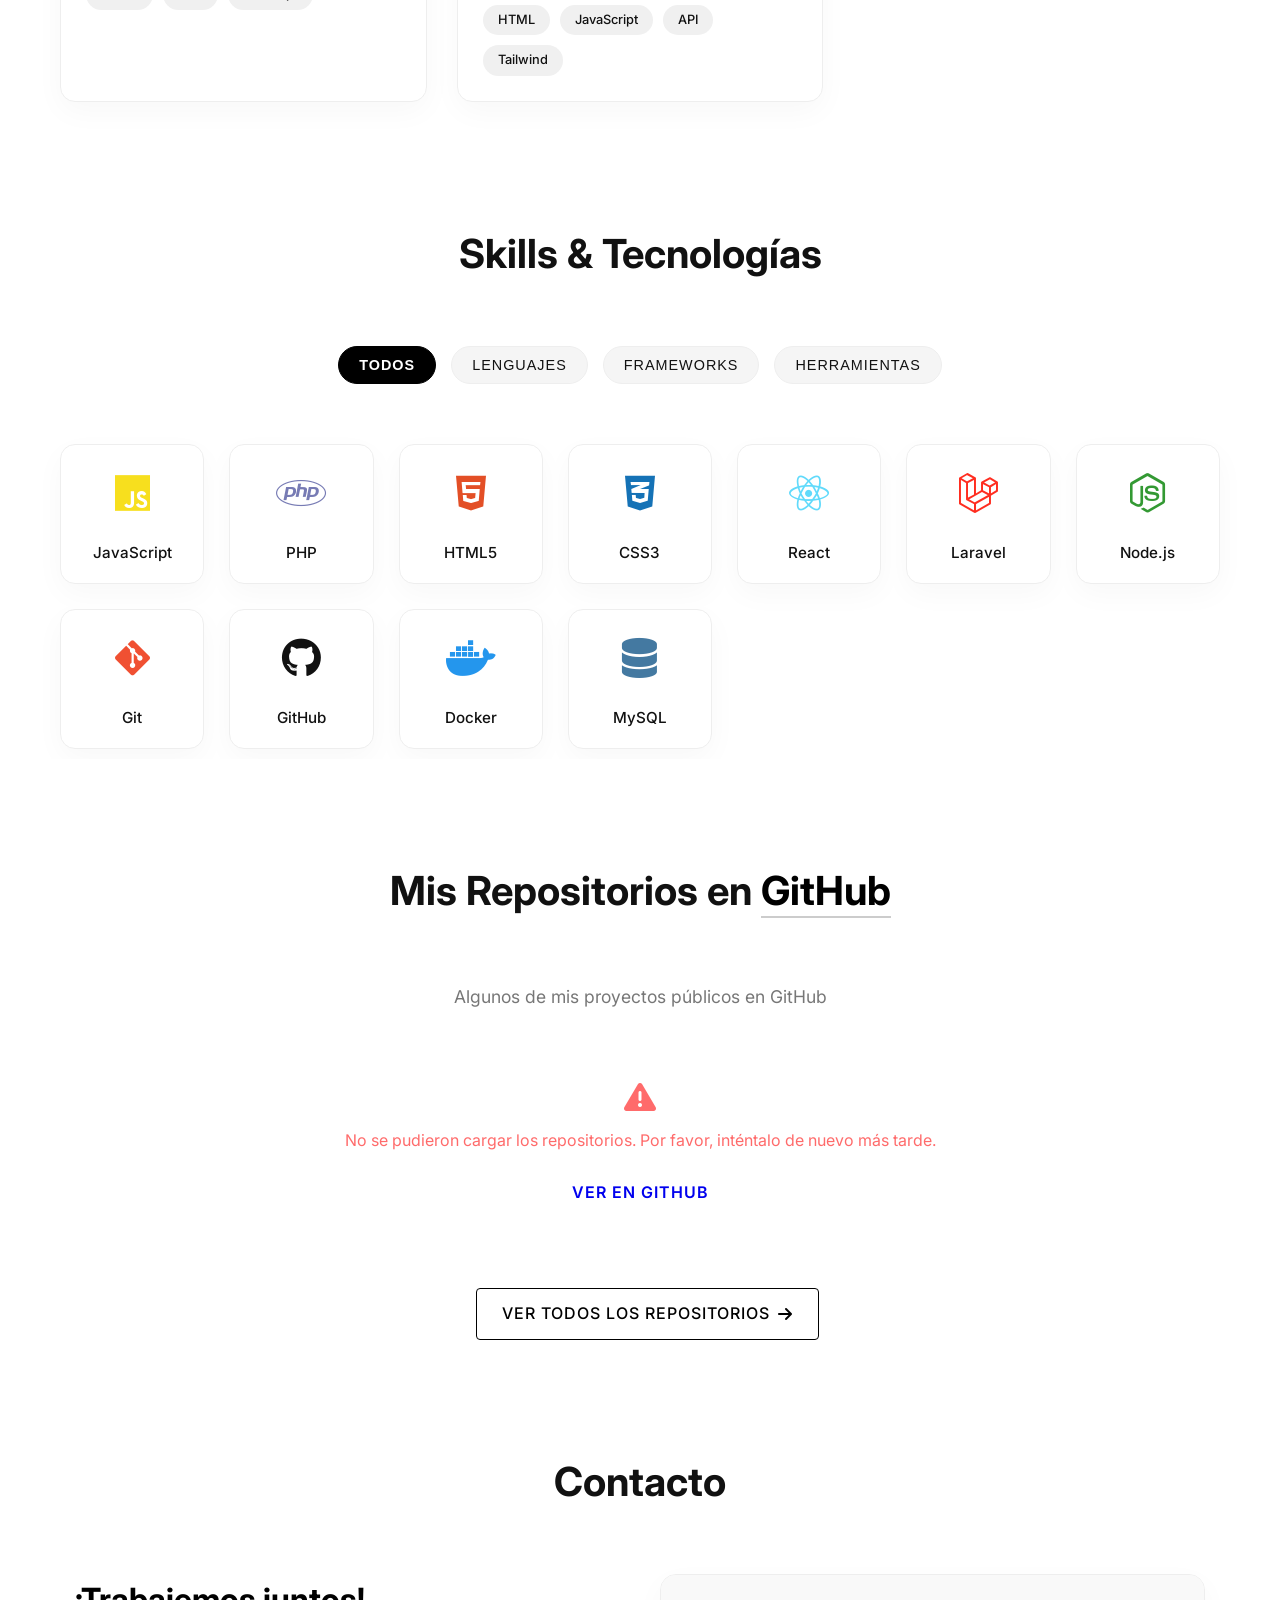
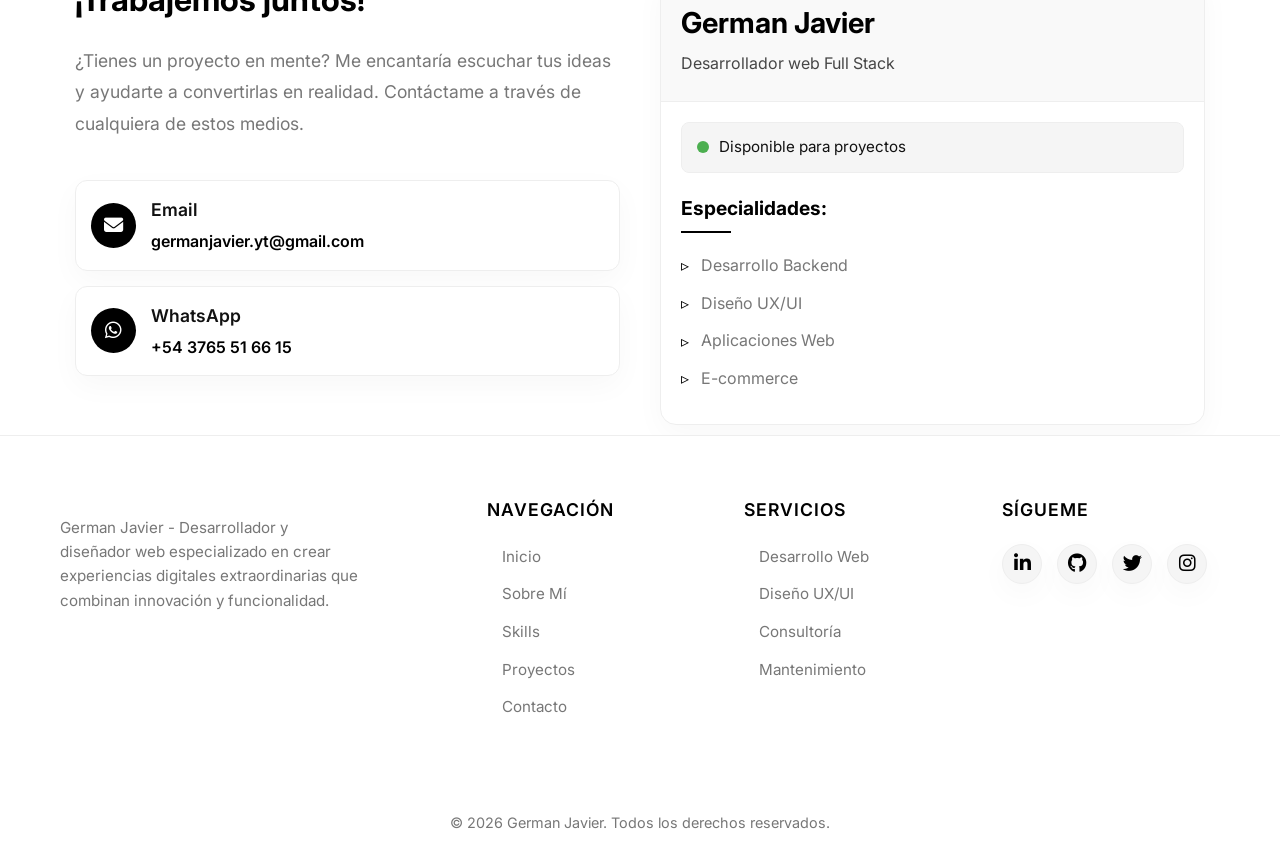
==== commit 305cff46: "feat: Implement dark theme functionality using CSS variables and a theme toggle." ====
--- a/index.html
+++ b/index.html
@@ -48,6 +48,15 @@
 </head>
 
 <body>
+    <script>
+        (function () {
+            var savedTheme = localStorage.getItem('theme');
+            var prefersDark = window.matchMedia && window.matchMedia('(prefers-color-scheme: dark)').matches;
+            if (savedTheme === 'dark' || (!savedTheme && prefersDark)) {
+                document.body.classList.add('dark-theme');
+            }
+        })();
+    </script>
     <!-- Preloader -->
     <div id="preloader">
         <div class="loader-content">
@@ -63,6 +72,22 @@
     <header class="header">
         <nav class="nav container">
             <div class="nav-brand">
+                <button id="theme-toggle" class="theme-toggle" aria-label="Cambiar tema">
+                    <svg class="icon-moon" xmlns="http://www.w3.org/2000/svg" width="24" height="24"
+                        viewBox="0 0 24 24">
+                        <path fill="currentColor"
+                            d="M12 1.992a10 10 0 1 0 9.236 13.838c.341-.82-.476-1.644-1.298-1.31a6.5 6.5 0 0 1-6.864-10.787l.077-.08c.551-.63.113-1.653-.758-1.653h-.266l-.068-.006z" />
+                    </svg>
+                    <svg class="icon-sun" xmlns="http://www.w3.org/2000/svg" width="24" height="24" viewBox="0 0 24 24"
+                        style="display: none;">
+                        <g fill="none">
+                            <path
+                                d="m12.593 23.258l-.011.002l-.071.035l-.02.004l-.014-.004l-.071-.035q-.016-.005-.024.005l-.004.01l-.017.428l.005.02l.01.013l.104.074l.015.004l.012-.004l.104-.074l.012-.016l.004-.017l-.017-.427q-.004-.016-.017-.018m.265-.113l-.013.002l-.185.093l-.01.01l-.003.011l.018.43l.005.012l.008.007l.201.093q.019.005.029-.008l.004-.014l-.034-.614q-.005-.018-.02-.022m-.715.002a.02.02 0 0 0-.027.006l-.006.014l-.034.614q.001.018.017.024l.015-.002l.201-.093l.01-.008l.004-.011l.017-.43l-.003-.012l-.01-.01z" />
+                            <path fill="currentColor"
+                                d="M12 19a1 1 0 0 1 1 1v1a1 1 0 1 1-2 0v-1a1 1 0 0 1 1-1m6.364-2.05l.707.707a1 1 0 0 1-1.414 1.414l-.707-.707a1 1 0 0 1 1.414-1.414m-12.728 0a1 1 0 0 1 1.497 1.32l-.083.094l-.707.707a1 1 0 0 1-1.497-1.32l.083-.094zM12 6a6 6 0 1 1 0 12a6 6 0 0 1 0-12m-8 5a1 1 0 0 1 .117 1.993L4 13H3a1 1 0 0 1-.117-1.993L3 11zm17 0a1 1 0 1 1 0 2h-1a1 1 0 1 1 0-2zM4.929 4.929a1 1 0 0 1 1.32-.083l.094.083l.707.707a1 1 0 0 1-1.32 1.497l-.094-.083l-.707-.707a1 1 0 0 1 0-1.414m14.142 0a1 1 0 0 1 0 1.414l-.707.707a1 1 0 1 1-1.414-1.414l.707-.707a1 1 0 0 1 1.414 0M12 2a1 1 0 0 1 1 1v1a1 1 0 1 1-2 0V3a1 1 0 0 1 1-1" />
+                        </g>
+                    </svg>
+                </button>
             </div>
 
             <div class="nav-menu-container">
@@ -102,10 +127,12 @@
 
             </div>
 
-            <div class="nav-toggle" id="nav-toggle" aria-label="Menú de navegación">
-                <span class="toggle-line"></span>
-                <span class="toggle-line"></span>
-                <span class="toggle-line"></span>
+            <div class="nav-actions">
+                <div class="nav-toggle" id="nav-toggle" aria-label="Menú de navegación">
+                    <span class="toggle-line"></span>
+                    <span class="toggle-line"></span>
+                    <span class="toggle-line"></span>
+                </div>
             </div>
         </nav>
     </header>
--- a/css/styles.css
+++ b/css/styles.css
@@ -1,5 +1,11 @@
 /* ===== VARIABLES ===== */
 :root {
+  --surface-1: #ffffff;
+  --surface-2: #f9f9f9;
+  --surface-3: #f5f5f5;
+  --surface-4: #f0f0f0;
+  --surface-5: #eeeeee;
+
   --black: #000000;
   --gray-dark: #111111;
   --gray-medium: #333333;
@@ -16,6 +22,37 @@
   --transition-slow: all 0.6s cubic-bezier(0.4, 0, 0.2, 1);
 }
 
+/* ===== DARK THEME ===== */
+body.dark-theme {
+  --surface-1: #000000;
+  --surface-2: #0a0a0a;
+  --surface-3: #111111;
+  --surface-4: #1a1a1a;
+  --surface-5: #222222;
+
+  --black: #ffffff;
+  --gray-dark: #eeeeee;
+  --gray-medium: #cccccc;
+  --gray-light: #888888;
+  --white: #000000;
+  --bg-color: #000000;
+  --text-color: #ffffff;
+  --text-muted: #aaaaaa;
+  --border-color: #333333;
+  --accent: #ffffff;
+  --gradient: linear-gradient(135deg, #eeeeee 0%, #bbbbbb 100%);
+  --shadow-subtle: 0 10px 30px rgba(255, 255, 255, 0.05);
+}
+
+body.dark-theme .header {
+  background: rgba(0, 0, 0, 0.9);
+}
+
+body.dark-theme .header.scrolled {
+  background: rgba(0, 0, 0, 0.98);
+}
+
+
 /* Preloader */
 #preloader {
   position: fixed;
@@ -311,7 +348,36 @@
   }
 }
 
-
+/* Nav Actions */
+.nav-actions {
+  display: flex;
+  align-items: center;
+  gap: 15px;
+}
+
+.theme-toggle {
+  background: transparent;
+  border: none;
+  color: var(--black);
+  cursor: pointer;
+  display: flex;
+  align-items: center;
+  justify-content: center;
+  padding: 5px;
+  transition: var(--transition);
+}
+
+.theme-toggle:hover {
+  transform: scale(1.1);
+}
+
+body.dark-theme .icon-moon {
+  display: none !important;
+}
+
+body.dark-theme .icon-sun {
+  display: block !important;
+}
 
 /* Menu Toggle Button (Mobile) */
 .nav-toggle {
@@ -609,11 +675,17 @@
 
 /* Mobile Styles */
 @media (max-width: 992px) {
+  .nav-actions {
+    margin-left: auto;
+    margin-right: 10px;
+  }
+
   .nav-toggle {
     display: flex;
     flex-direction: column;
     justify-content: space-between;
     z-index: 1001;
+    margin-right: 0;
   }
 
   .nav-menu-container {
@@ -624,6 +696,7 @@
 
   .nav-brand {
     z-index: 1001;
+    margin-left: 10px;
   }
 
   .header {
@@ -947,7 +1020,7 @@
 .stat-item {
   text-align: center;
   padding: 30px 20px;
-  background: #ffffff;
+  background: var(--surface-1);
   border-radius: 15px;
   border: 1px solid var(--border-color);
   transition: var(--transition);
@@ -1072,7 +1145,7 @@
 }
 
 .filter-btn {
-  background: #f5f5f5;
+  background: var(--surface-3);
   border: 1px solid var(--border-color);
   color: var(--text-color);
   padding: 10px 20px;
@@ -1086,7 +1159,7 @@
 }
 
 .filter-btn:hover {
-  background: #eeeeee;
+  background: var(--surface-5);
   border-color: var(--black);
   color: var(--black);
 }
@@ -1111,7 +1184,7 @@
 }
 
 .tech-item {
-  background: #ffffff;
+  background: var(--surface-1);
   border: 1px solid var(--border-color);
   border-radius: 15px;
   padding: 25px 15px;
@@ -1311,7 +1384,7 @@
 }
 
 .repo-card {
-  background: #ffffff;
+  background: var(--surface-1);
   border: 1px solid var(--border-color);
   border-radius: 10px;
   padding: 25px;
@@ -1448,7 +1521,7 @@
 
 /* Skeleton Loading */
 .repo-skeleton {
-  background: #f9f9f9;
+  background: var(--surface-2);
   border: 1px solid var(--border-color);
   border-radius: 10px;
   padding: 25px;
@@ -1460,7 +1533,7 @@
 .skeleton-header {
   height: 24px;
   width: 70%;
-  background: #eee;
+  background: var(--surface-5);
   border-radius: 4px;
   margin-bottom: 15px;
   position: relative;
@@ -1470,7 +1543,7 @@
 .skeleton-description {
   height: 60px;
   width: 100%;
-  background: #eee;
+  background: var(--surface-5);
   border-radius: 4px;
   margin-bottom: 15px;
   position: relative;
@@ -1486,7 +1559,7 @@
 .skeleton-tag {
   height: 20px;
   width: 60px;
-  background: #eee;
+  background: var(--surface-5);
   border-radius: 10px;
   position: relative;
   overflow: hidden;
@@ -1539,7 +1612,7 @@
 }
 
 .project-card {
-  background: #ffffff;
+  background: var(--surface-1);
   border-radius: 15px;
   overflow: hidden;
   transition: var(--transition);
@@ -1627,7 +1700,7 @@
 .tag {
   display: inline-block;
   padding: 5px 15px;
-  background: #f0f0f0;
+  background: var(--surface-4);
   color: var(--text-color);
   border-radius: 50px;
   font-size: 0.8rem;
@@ -1668,7 +1741,7 @@
   min-width: 200px;
   box-sizing: border-box;
   padding: 5px;
-  background: #ffffff;
+  background: var(--surface-1);
   border-radius: 10px;
   border: 1px solid var(--border-color);
   transition: var(--transition);
@@ -1762,7 +1835,7 @@
   align-items: center;
   gap: 15px;
   padding: 15px;
-  background: #ffffff;
+  background: var(--surface-1);
   border-radius: 12px;
   border: 1px solid var(--border-color);
   transition: var(--transition);
@@ -1836,7 +1909,7 @@
   align-items: center;
   gap: 10px;
   padding: 15px;
-  background: #ffffff;
+  background: var(--surface-1);
   border-radius: 10px;
   border: 1px solid var(--border-color);
   text-decoration: none;
@@ -1847,7 +1920,7 @@
 }
 
 .social-link:hover {
-  background: #f5f5f5;
+  background: var(--surface-3);
   border-color: var(--black);
   transform: translateY(-2px);
 }
@@ -1870,7 +1943,7 @@
 }
 
 .contact-card {
-  background: #ffffff;
+  background: var(--surface-1);
   border-radius: 16px;
   border: 1px solid var(--border-color);
   overflow: hidden;
@@ -1889,7 +1962,7 @@
 }
 
 .card-header {
-  background: #f9f9f9;
+  background: var(--surface-2);
   padding: 25px 20px;
   border-bottom: 1px solid var(--border-color);
   box-sizing: border-box;
@@ -1923,7 +1996,7 @@
   gap: 10px;
   margin-bottom: 20px;
   padding: 12px 15px;
-  background: #f5f5f5;
+  background: var(--surface-3);
   border-radius: 8px;
   border: 1px solid var(--border-color);
   width: 100%;
@@ -1999,7 +2072,7 @@
 
 /* Footer */
 .footer {
-  background-color: #ffffff;
+  background-color: var(--surface-1);
   padding: 60px 0 30px;
   position: relative;
   overflow: hidden;
@@ -2107,7 +2180,7 @@
 .social-link {
   width: 40px;
   height: 40px;
-  background: #f5f5f5;
+  background: var(--surface-3);
   border: 1px solid var(--border-color);
   border-radius: 50%;
   display: flex;
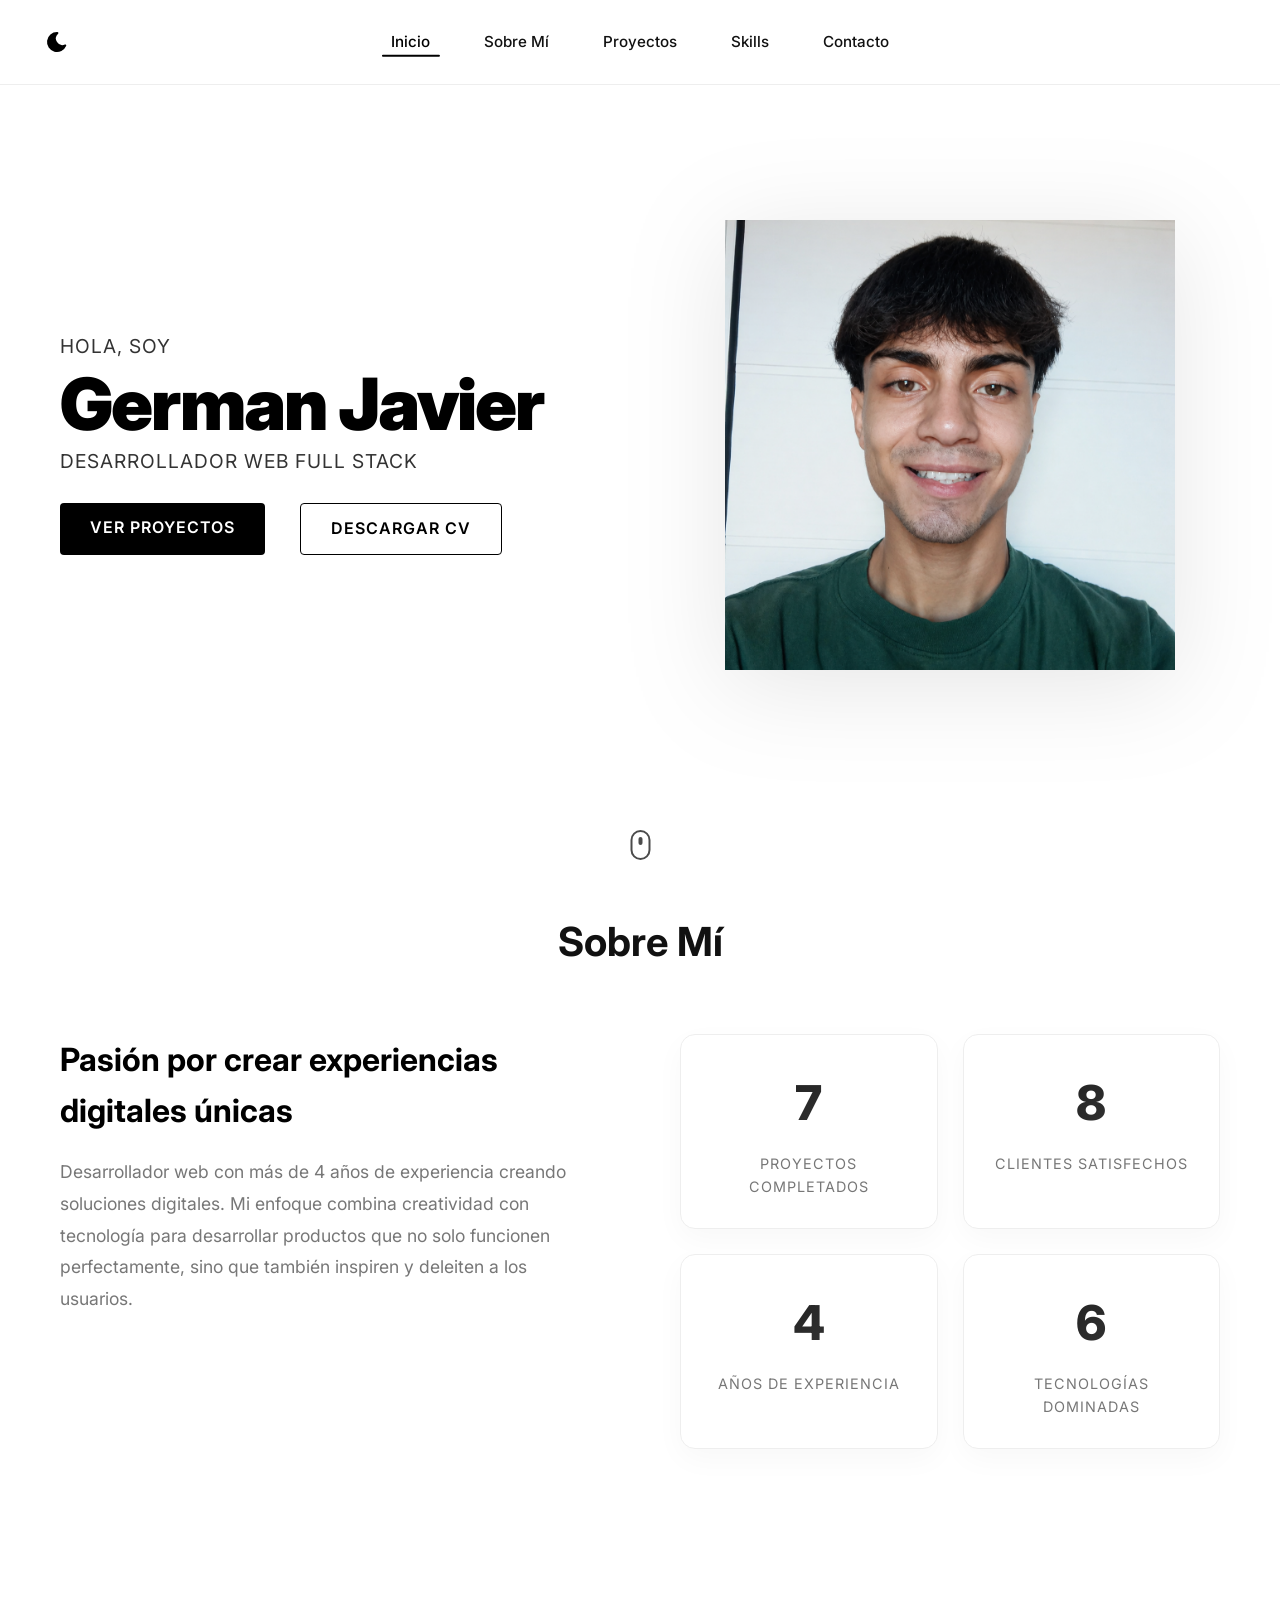
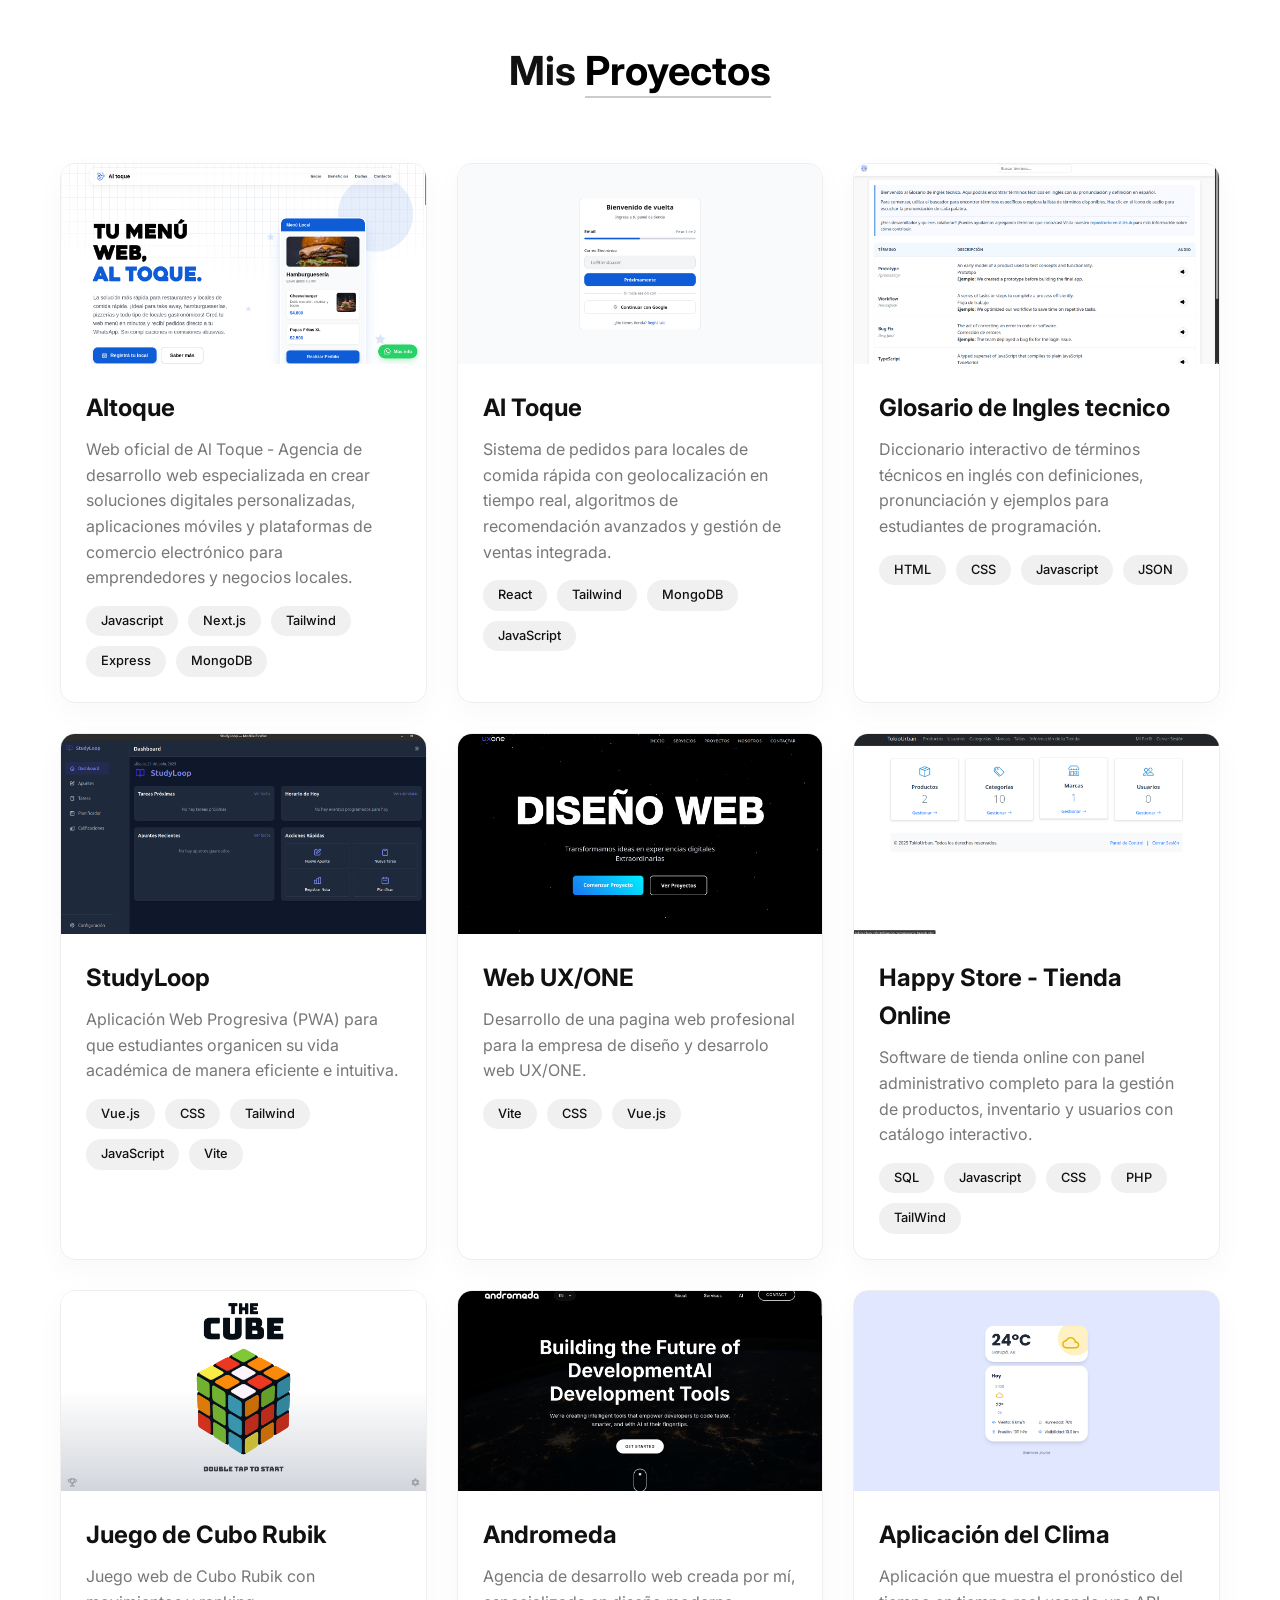
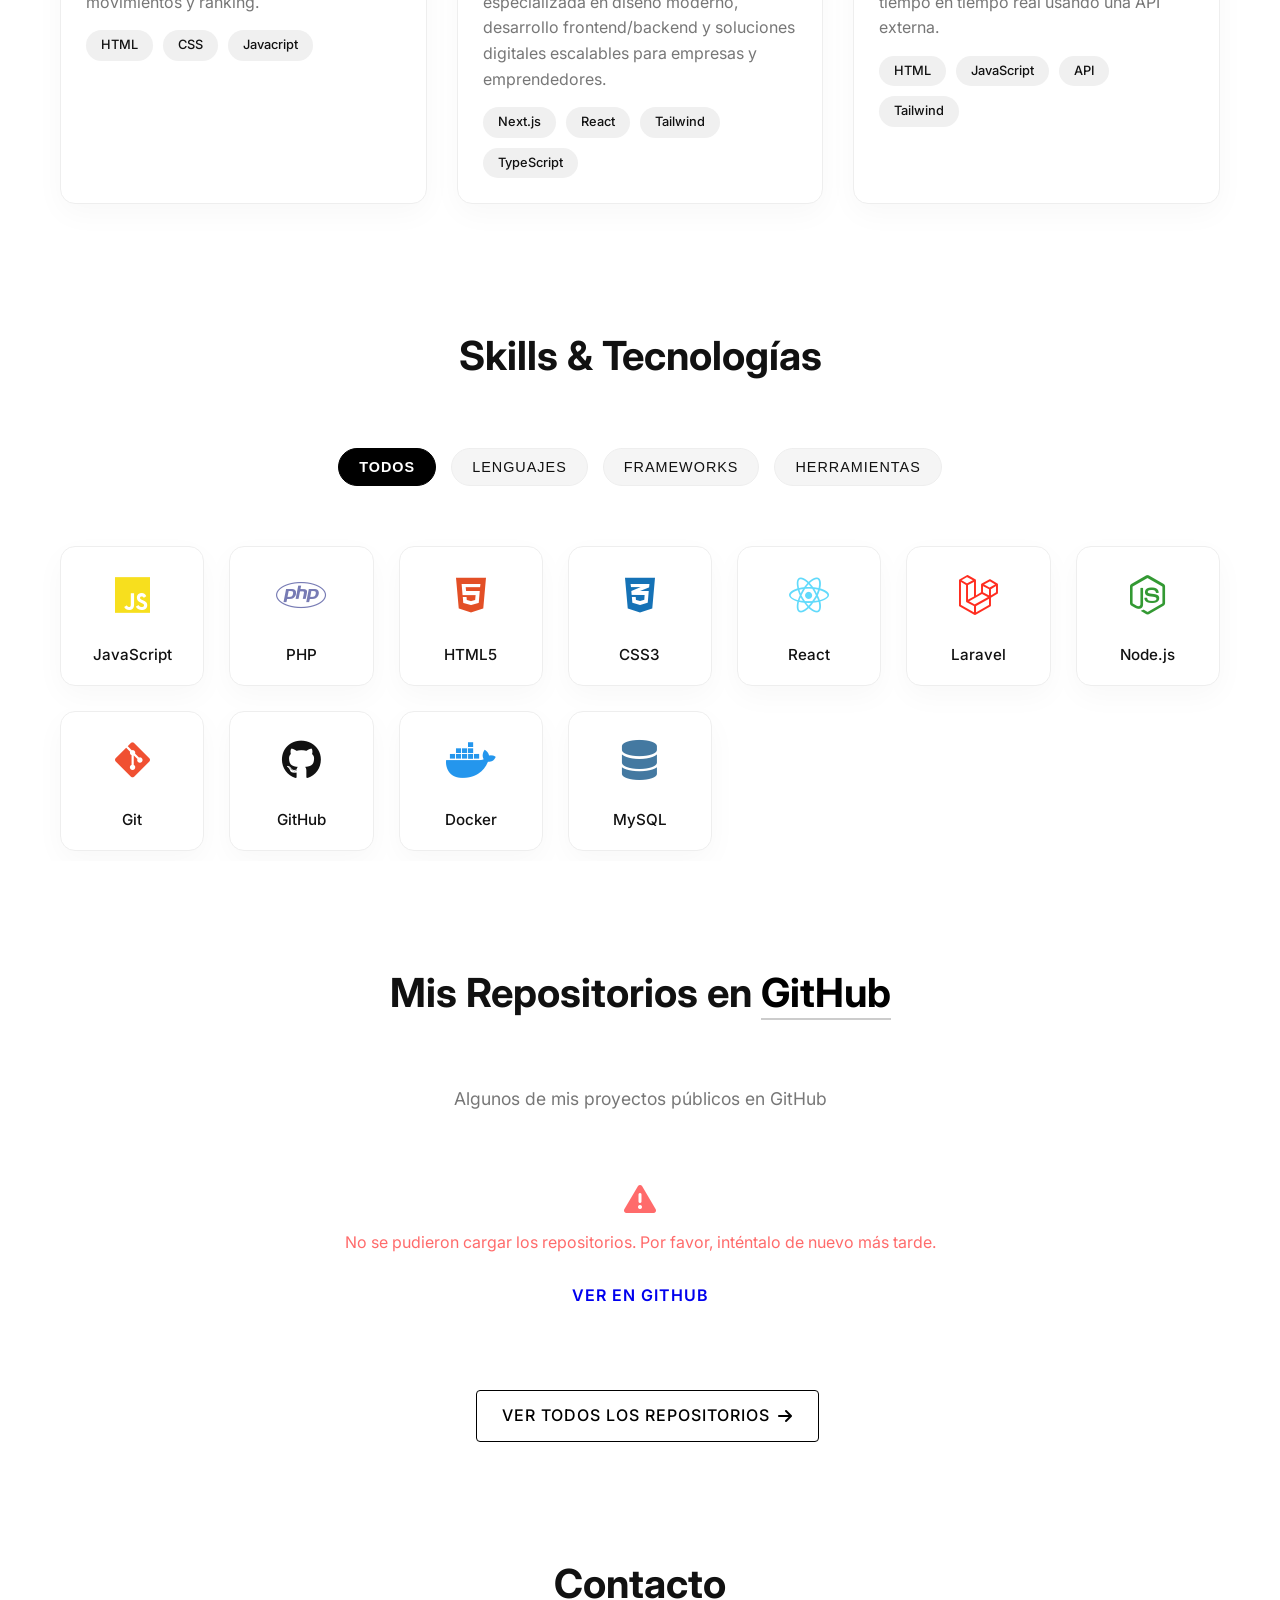
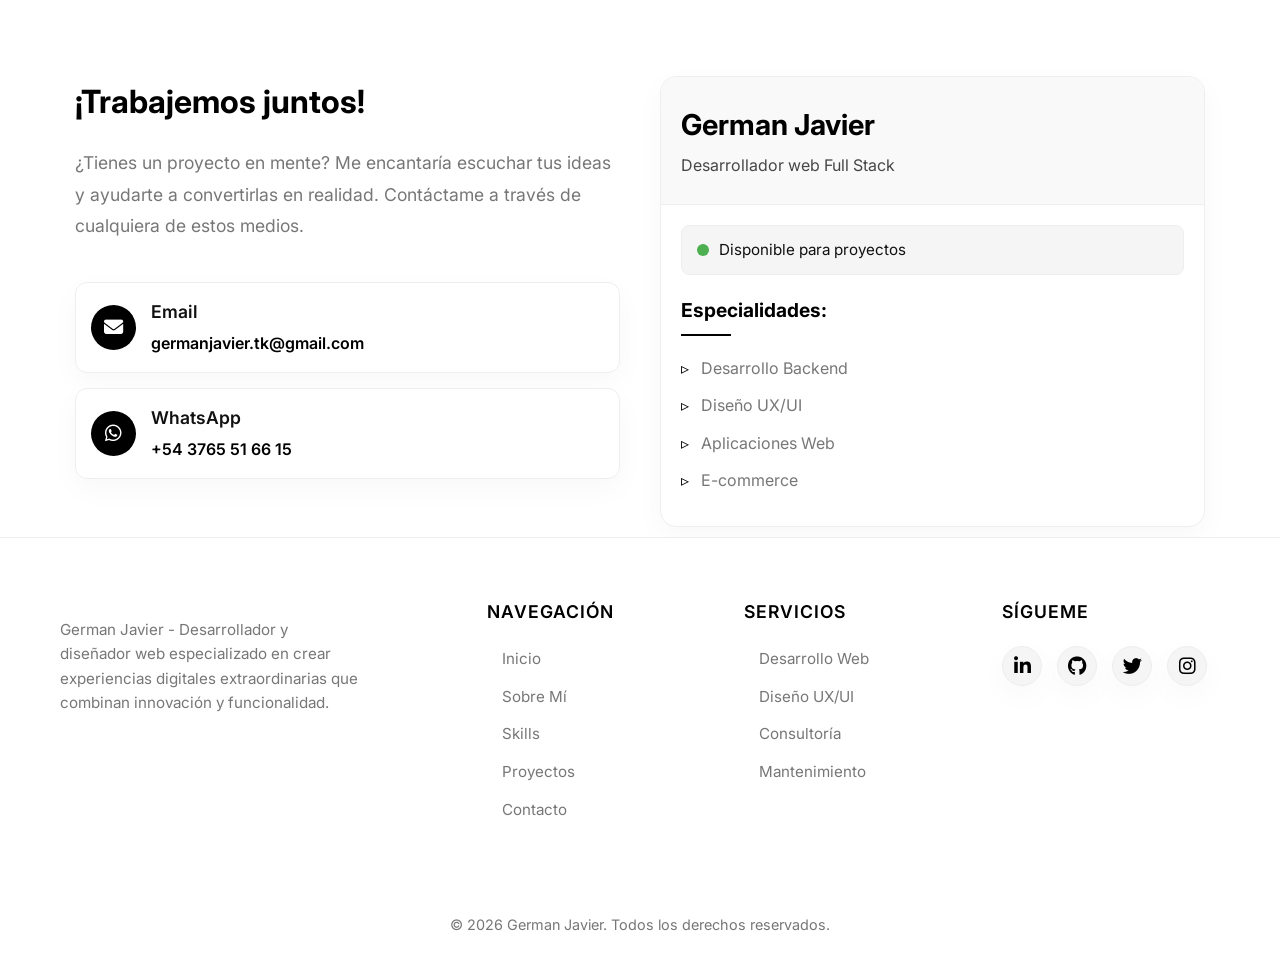
==== commit d57ee7e4: "Ajustes" ====
--- a/index.html
+++ b/index.html
@@ -391,7 +391,7 @@
                             </div>
                             <div class="contact-details">
                                 <h4>Email</h4>
-                                <a href="mailto:germanjavier.yt@gmail.com">germanjavier.yt@gmail.com</a>
+                                <a href="mailto:germanjavier.tk@gmail.com">germanjavier.tk@gmail.com</a>
                             </div>
                         </div>
 
@@ -476,7 +476,7 @@
                     <div class="footer-section">
                         <h4>Sígueme</h4>
                         <div class="social-links">
-                            <a href="https://www.linkedin.com/in/german-javier-16418b2b8/" class="social-link"
+                            <a href="https://www.linkedin.com/in/germanjavier/" class="social-link"
                                 target="_blank" rel="noopener" aria-label="LinkedIn">
                                 <i class="fab fa-linkedin-in"></i>
                             </a>
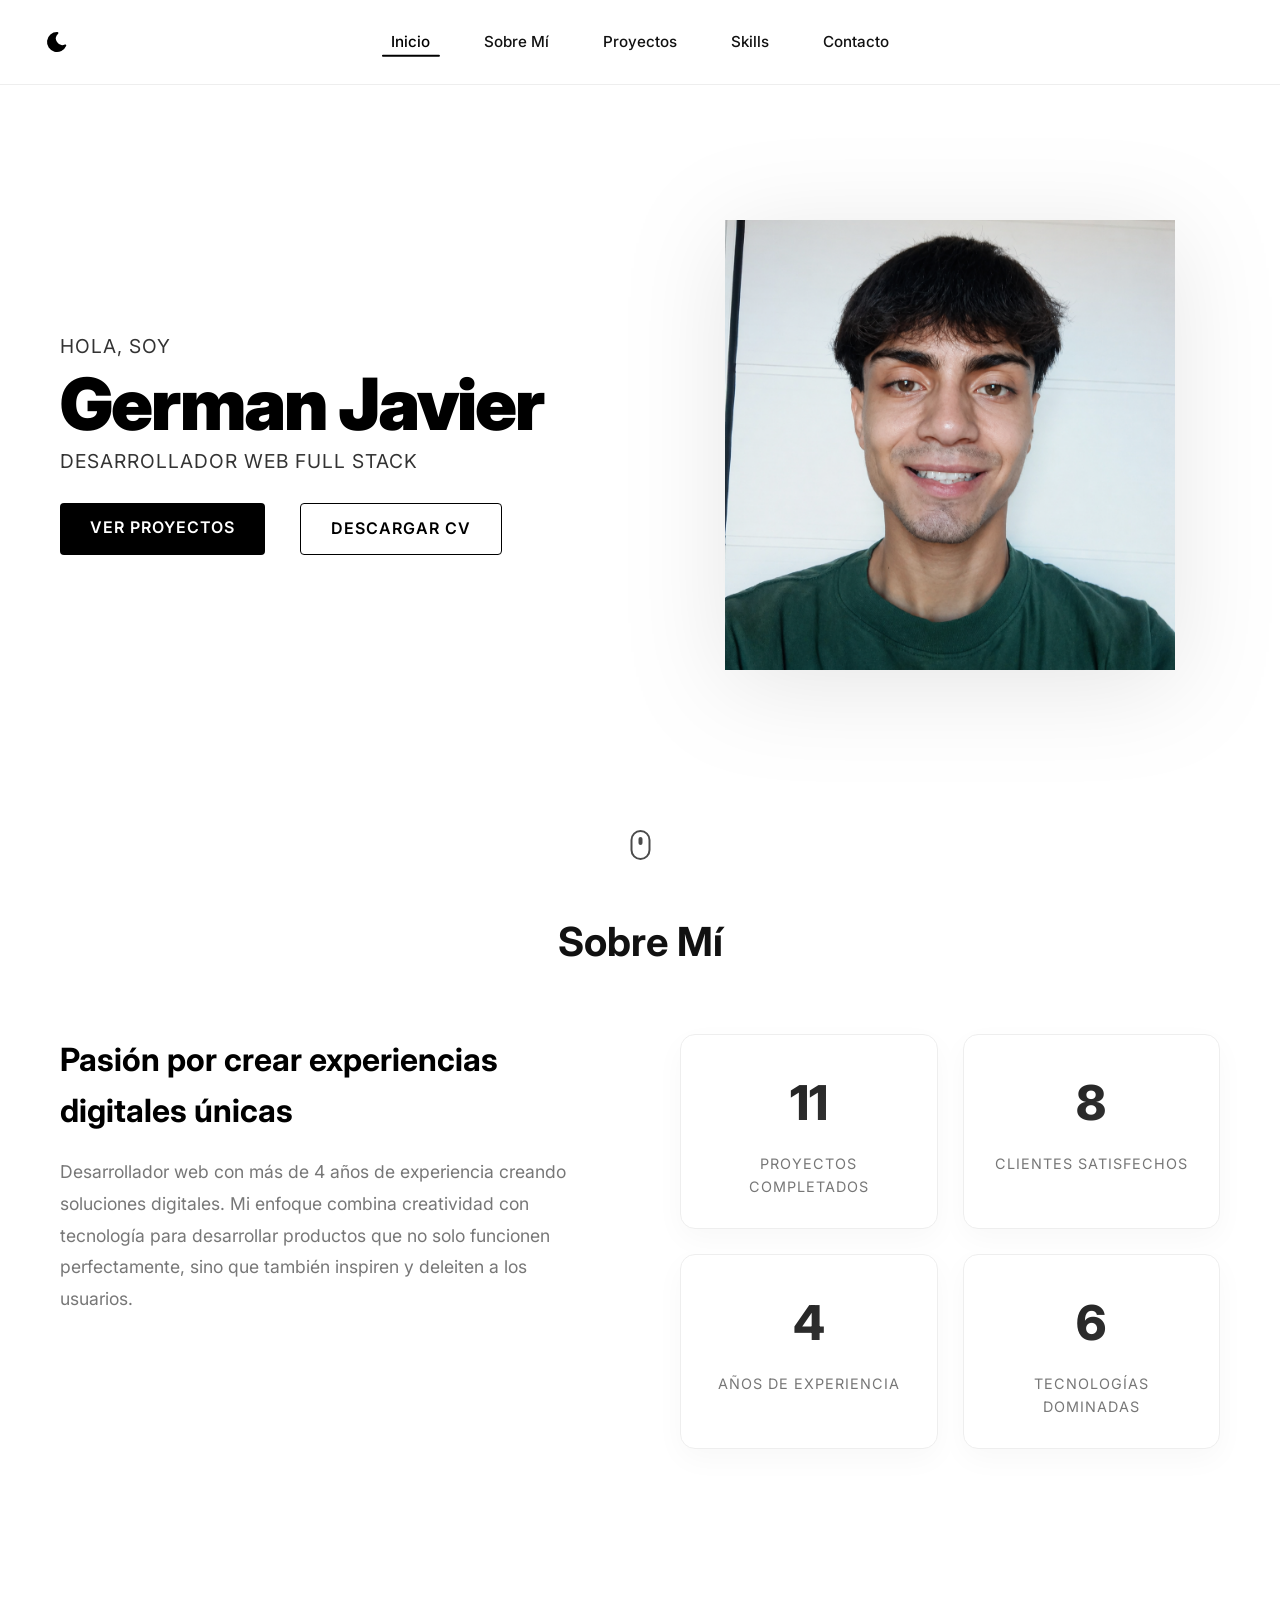
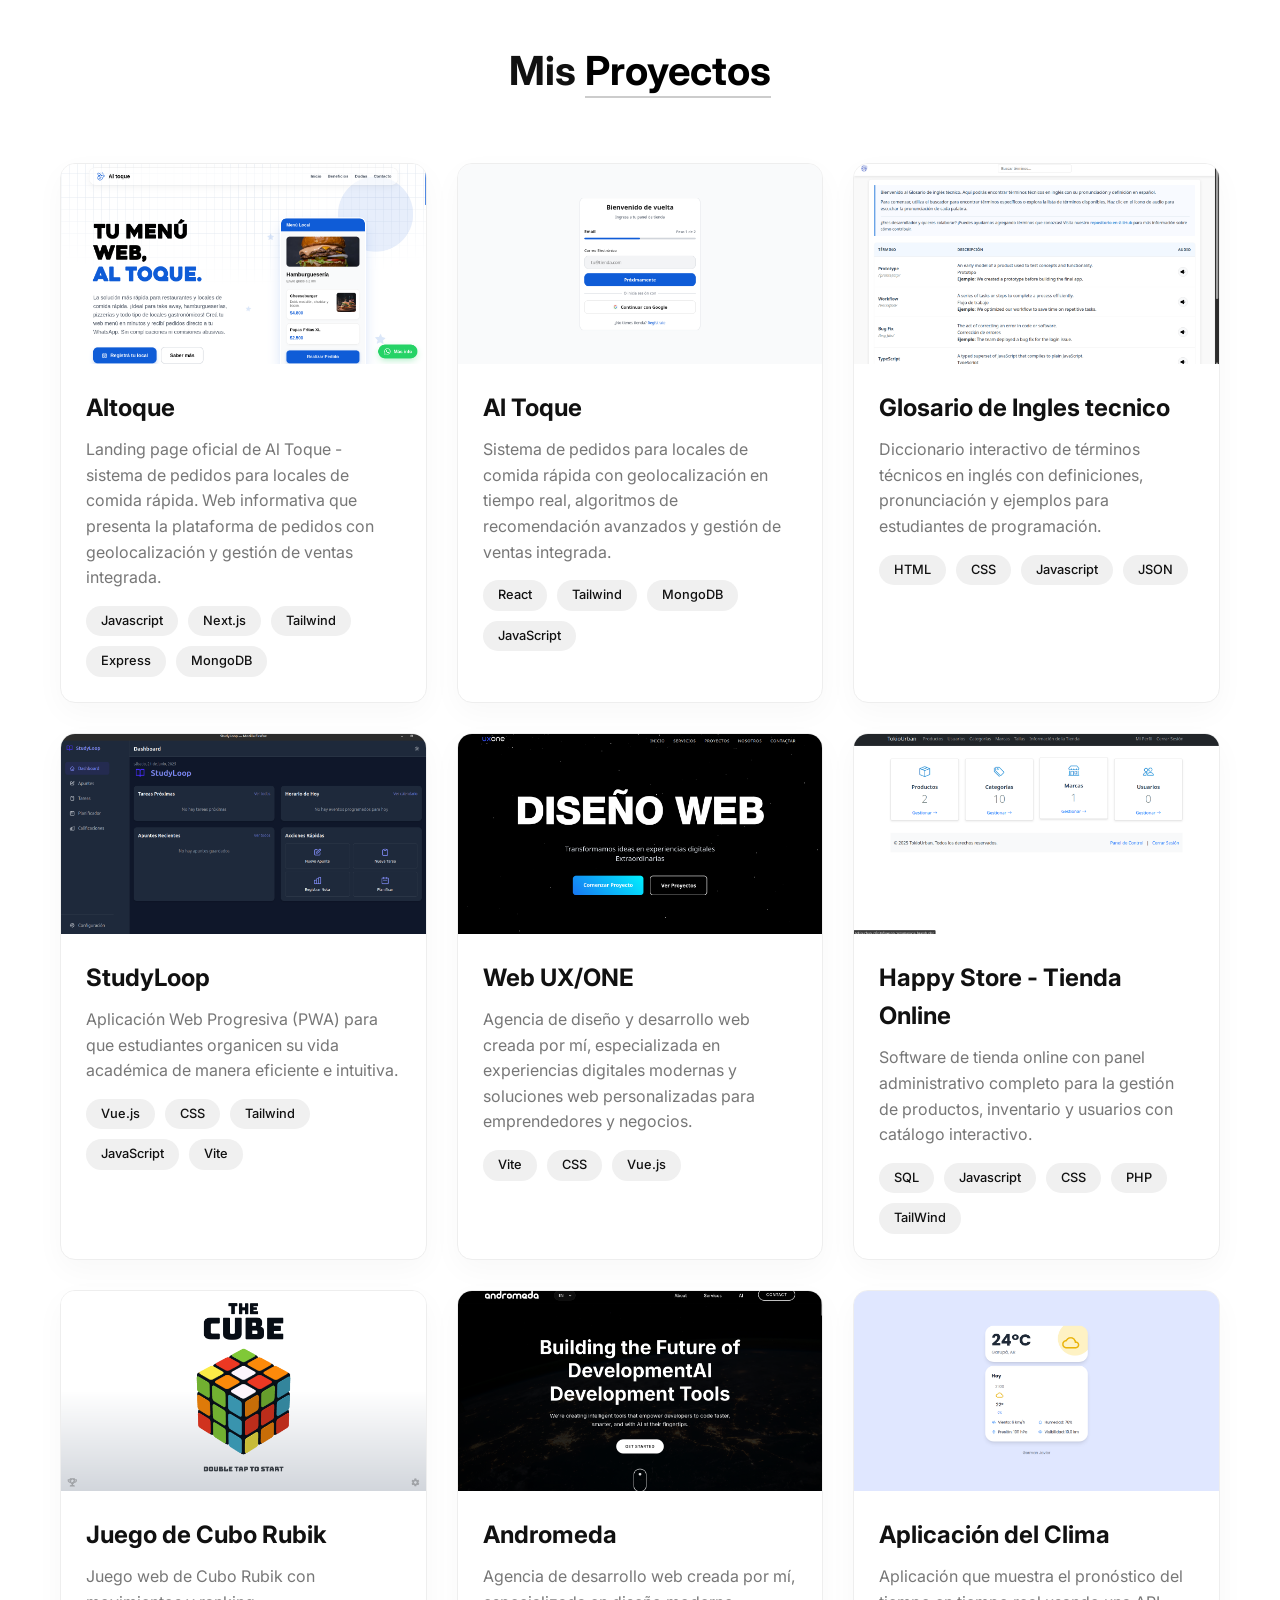
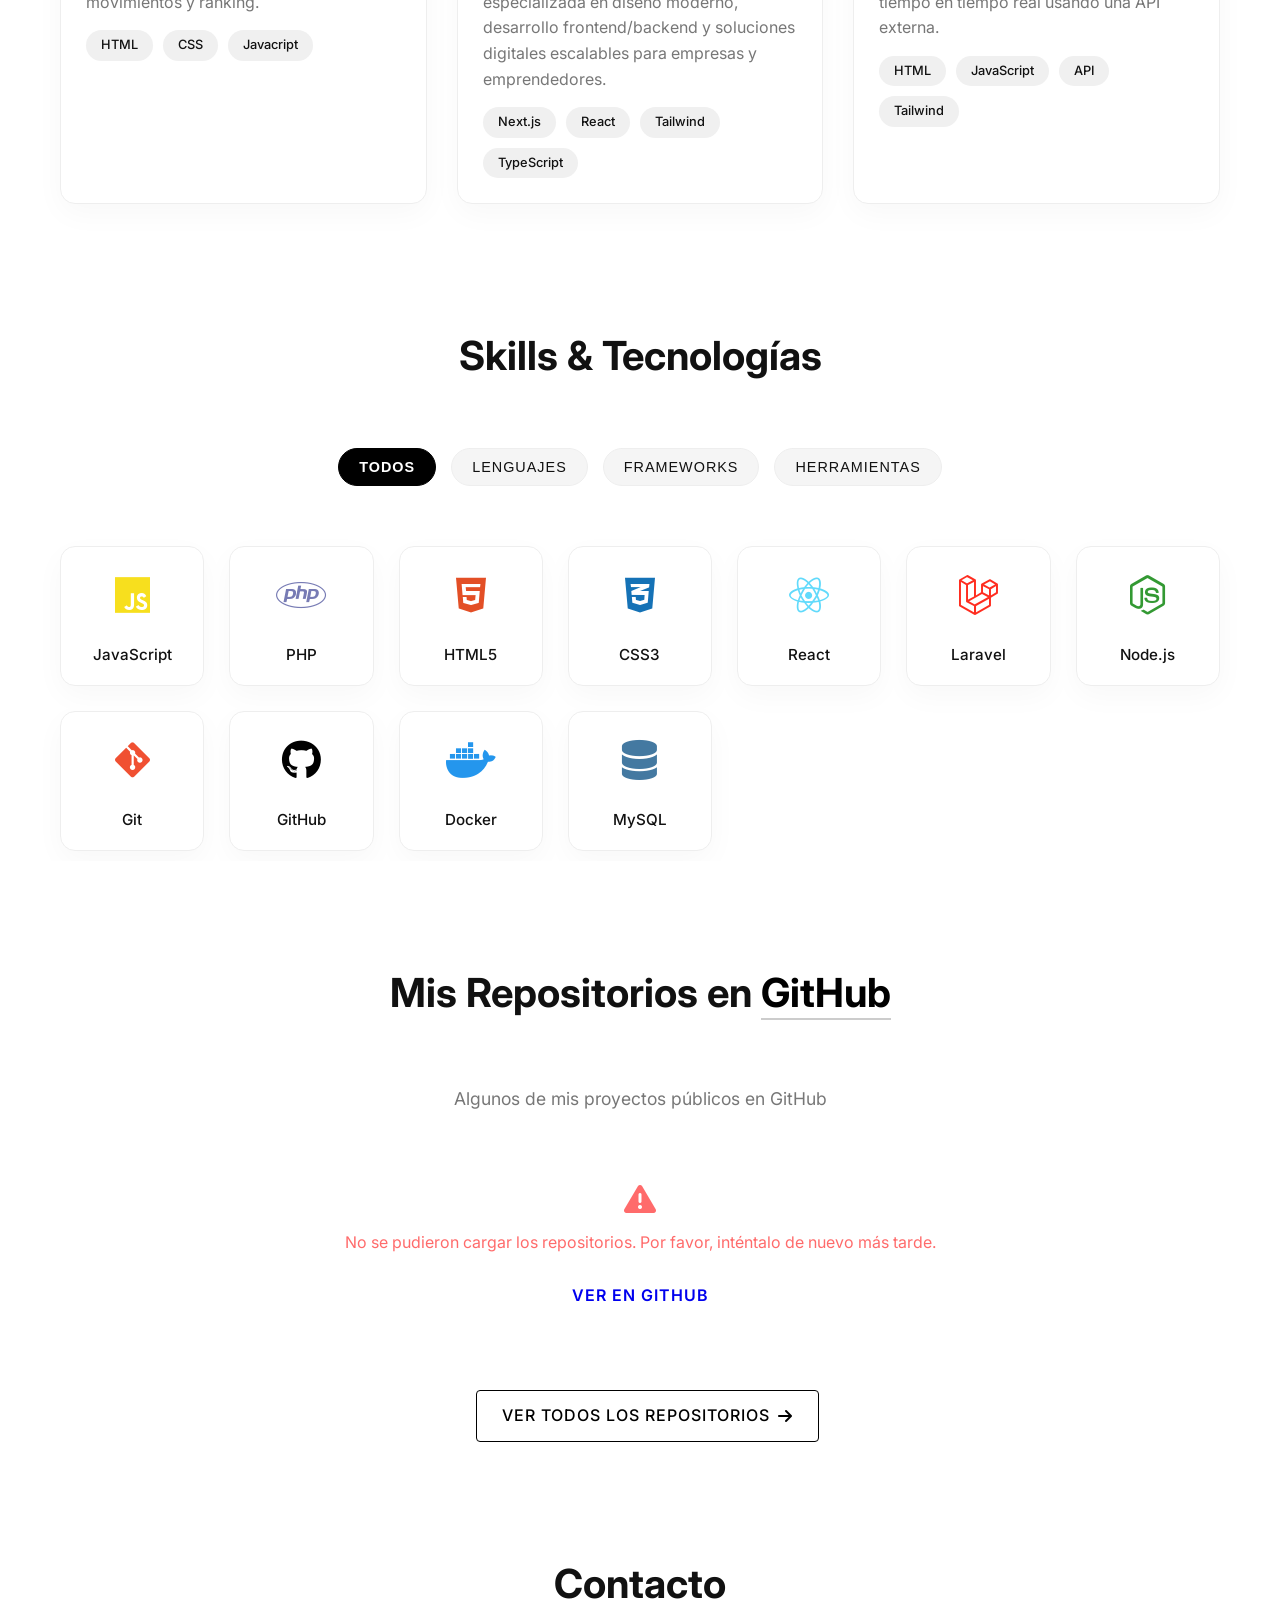
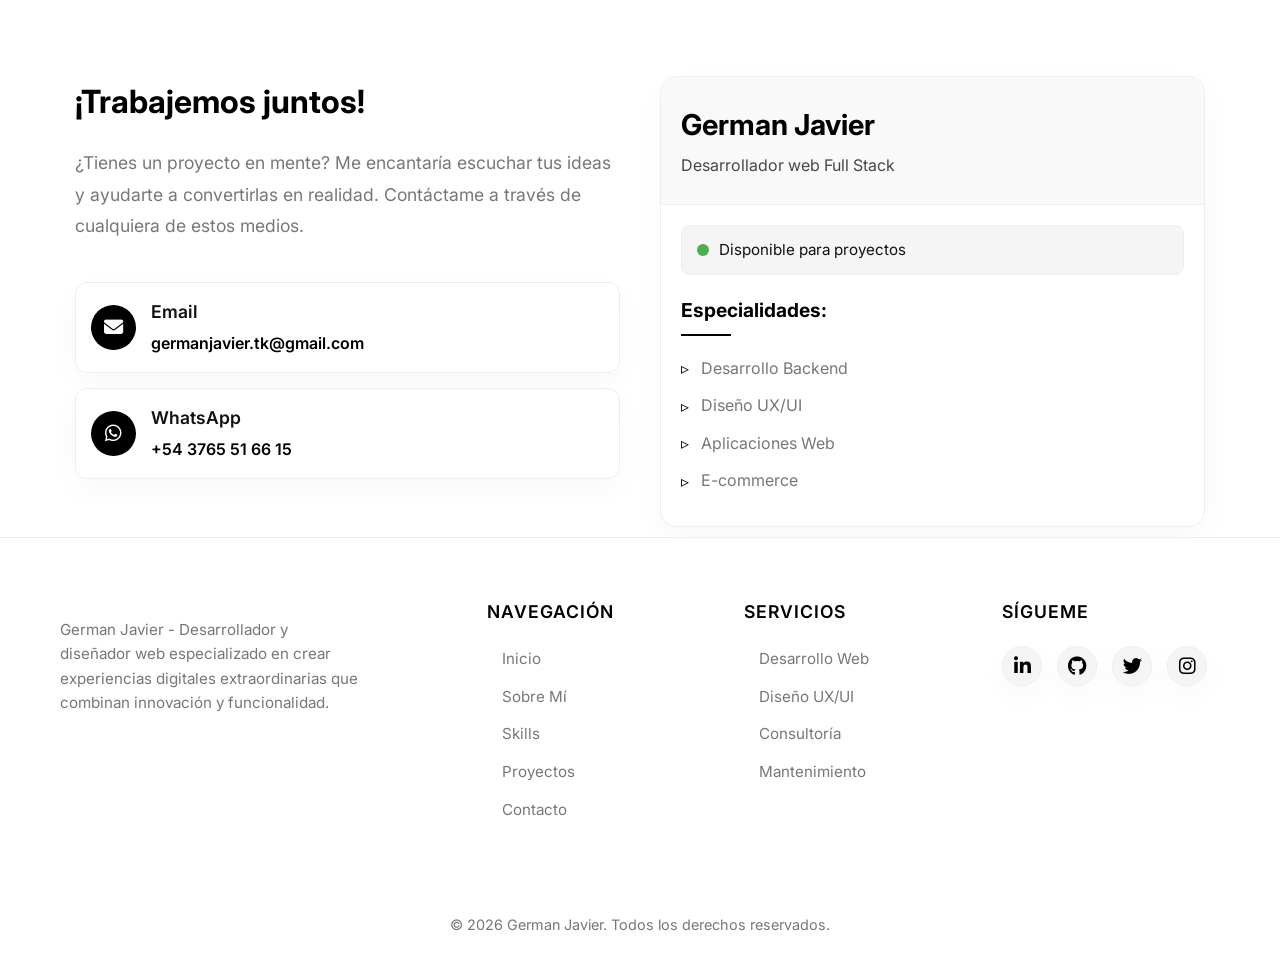
==== commit c48c31c7: "Ajustes de clores y hero" ====
--- a/index.html
+++ b/index.html
@@ -196,7 +196,7 @@
                 <div class="about-stats fade-in">
                     <div class="stats-grid">
                         <div class="stat-item">
-                            <div class="stat-number" data-target="7">0</div>
+                            <div class="stat-number" data-target="11">0</div>
                             <div class="stat-label">Proyectos Completados</div>
                         </div>
 
--- a/css/styles.css
+++ b/css/styles.css
@@ -5,6 +5,7 @@
   --surface-3: #f5f5f5;
   --surface-4: #f0f0f0;
   --surface-5: #eeeeee;
+  --github: #000000;
 
   --black: #000000;
   --gray-dark: #111111;
@@ -29,6 +30,7 @@
   --surface-3: #111111;
   --surface-4: #1a1a1a;
   --surface-5: #222222;
+  --github: #ffffff;
 
   --black: #ffffff;
   --gray-dark: #eeeeee;
@@ -859,6 +861,28 @@
   pointer-events: none;
 }
 
+@keyframes mask-shape-cycle {
+
+  0%,
+  30% {
+    -webkit-mask-image: url("data:image/svg+xml,%3Csvg xmlns='http://www.w3.org/2000/svg' viewBox='0 0 282 281'%3E%3Cpath fill='black' d='M75.947 280.078c15.556 0 30.013-4.68 42.023-12.702 12.615-8.425 33.338-8.425 45.954 0 12.01 8.022 26.466 12.702 42.023 12.702 41.668 0 75.447-33.579 75.447-75 0-15.31-4.615-29.549-12.538-41.417-8.574-12.844-8.574-34.322 0-47.165 7.923-11.868 12.538-26.107 12.538-41.418 0-41.421-33.779-75-75.447-75-15.557 0-30.013 4.68-42.023 12.702-12.616 8.426-33.339 8.426-45.954 0C105.96 4.758 91.503.078 75.947.078 34.279.078.5 33.657.5 75.078c0 15.31 4.615 29.55 12.538 41.418 8.574 12.843 8.574 34.321 0 47.165C5.115 175.529.5 189.768.5 205.078c0 41.421 33.779 75 75.447 75' /%3E%3C/svg%3E");
+  }
+
+  35%,
+  65% {
+    -webkit-mask-image: url("data:image/svg+xml,%3Csvg xmlns='http://www.w3.org/2000/svg' viewBox='0 0 401 401'%3E%3Cpath fill='black' d='M184.218 4.268a32.77 32.77 0 0 1 32.064 0l24.395 13.684a32.8 32.8 0 0 0 15.625 4.187l27.97.346a32.77 32.77 0 0 1 27.767 16.032l14.285 24.049a32.77 32.77 0 0 0 11.438 11.438l24.049 14.285a32.77 32.77 0 0 1 16.032 27.768l.346 27.969a32.8 32.8 0 0 0 4.187 15.625l13.685 24.396a32.77 32.77 0 0 1 0 32.063l-13.685 24.395a32.8 32.8 0 0 0-4.187 15.626l-.346 27.969a32.77 32.77 0 0 1-16.032 27.767l-24.049 14.285a32.77 32.77 0 0 0-11.438 11.439l-14.285 24.048a32.77 32.77 0 0 1-27.767 16.032l-27.97.346a32.8 32.8 0 0 0-15.625 4.187l-24.395 13.685a32.77 32.77 0 0 1-32.064 0l-24.395-13.685a32.8 32.8 0 0 0-15.625-4.187l-27.97-.346a32.77 32.77 0 0 1-27.767-16.032l-14.285-24.048a32.77 32.77 0 0 0-11.438-11.439l-24.05-14.285a32.77 32.77 0 0 1-16.03-27.767l-.347-27.969a32.8 32.8 0 0 0-4.187-15.626L4.439 216.11a32.77 32.77 0 0 1 0-32.063l13.685-24.396a32.77 32.77 0 0 0 4.187-15.625l.346-27.969A32.77 32.77 0 0 1 38.69 88.289l24.049-14.285a32.77 32.77 0 0 0 11.438-11.438l14.285-24.049a32.77 32.77 0 0 1 27.767-16.032l27.97-.346a32.8 32.8 0 0 0 15.625-4.187z' /%3E%3C/svg%3E");
+  }
+
+  70%,
+  96.5% {
+    -webkit-mask-image: url("data:image/svg+xml,%3Csvg xmlns='http://www.w3.org/2000/svg' viewBox='0 0 277 301'%3E%3Cpath fill='black' d='M108.103 8.24a60.93 60.93 0 0 1 60.927 0l77.139 44.537a60.93 60.93 0 0 1 30.464 52.765v89.073a60.93 60.93 0 0 1-30.464 52.764l-77.139 44.536a60.93 60.93 0 0 1-60.927 0l-77.14-44.536A60.93 60.93 0 0 1 .5 194.615v-89.073a60.93 60.93 0 0 1 30.464-52.765z' /%3E%3C/svg%3E");
+  }
+
+  100% {
+    -webkit-mask-image: url("data:image/svg+xml,%3Csvg xmlns='http://www.w3.org/2000/svg' viewBox='0 0 282 281'%3E%3Cpath fill='black' d='M75.947 280.078c15.556 0 30.013-4.68 42.023-12.702 12.615-8.425 33.338-8.425 45.954 0 12.01 8.022 26.466 12.702 42.023 12.702 41.668 0 75.447-33.579 75.447-75 0-15.31-4.615-29.549-12.538-41.417-8.574-12.844-8.574-34.322 0-47.165 7.923-11.868 12.538-26.107 12.538-41.418 0-41.421-33.779-75-75.447-75-15.557 0-30.013 4.68-42.023 12.702-12.616 8.426-33.339 8.426-45.954 0C105.96 4.758 91.503.078 75.947.078 34.279.078.5 33.657.5 75.078c0 15.31 4.615 29.55 12.538 41.418 8.574 12.843 8.574 34.321 0 47.165C5.115 175.529.5 189.768.5 205.078c0 41.421 33.779 75 75.447 75' /%3E%3C/svg%3E");
+  }
+}
+
 @keyframes mask-cycle {
 
   0%,
@@ -1276,7 +1300,7 @@
 }
 
 .fa-github {
-  color: #111111;
+  color: var(--github);
 }
 
 .fa-docker {
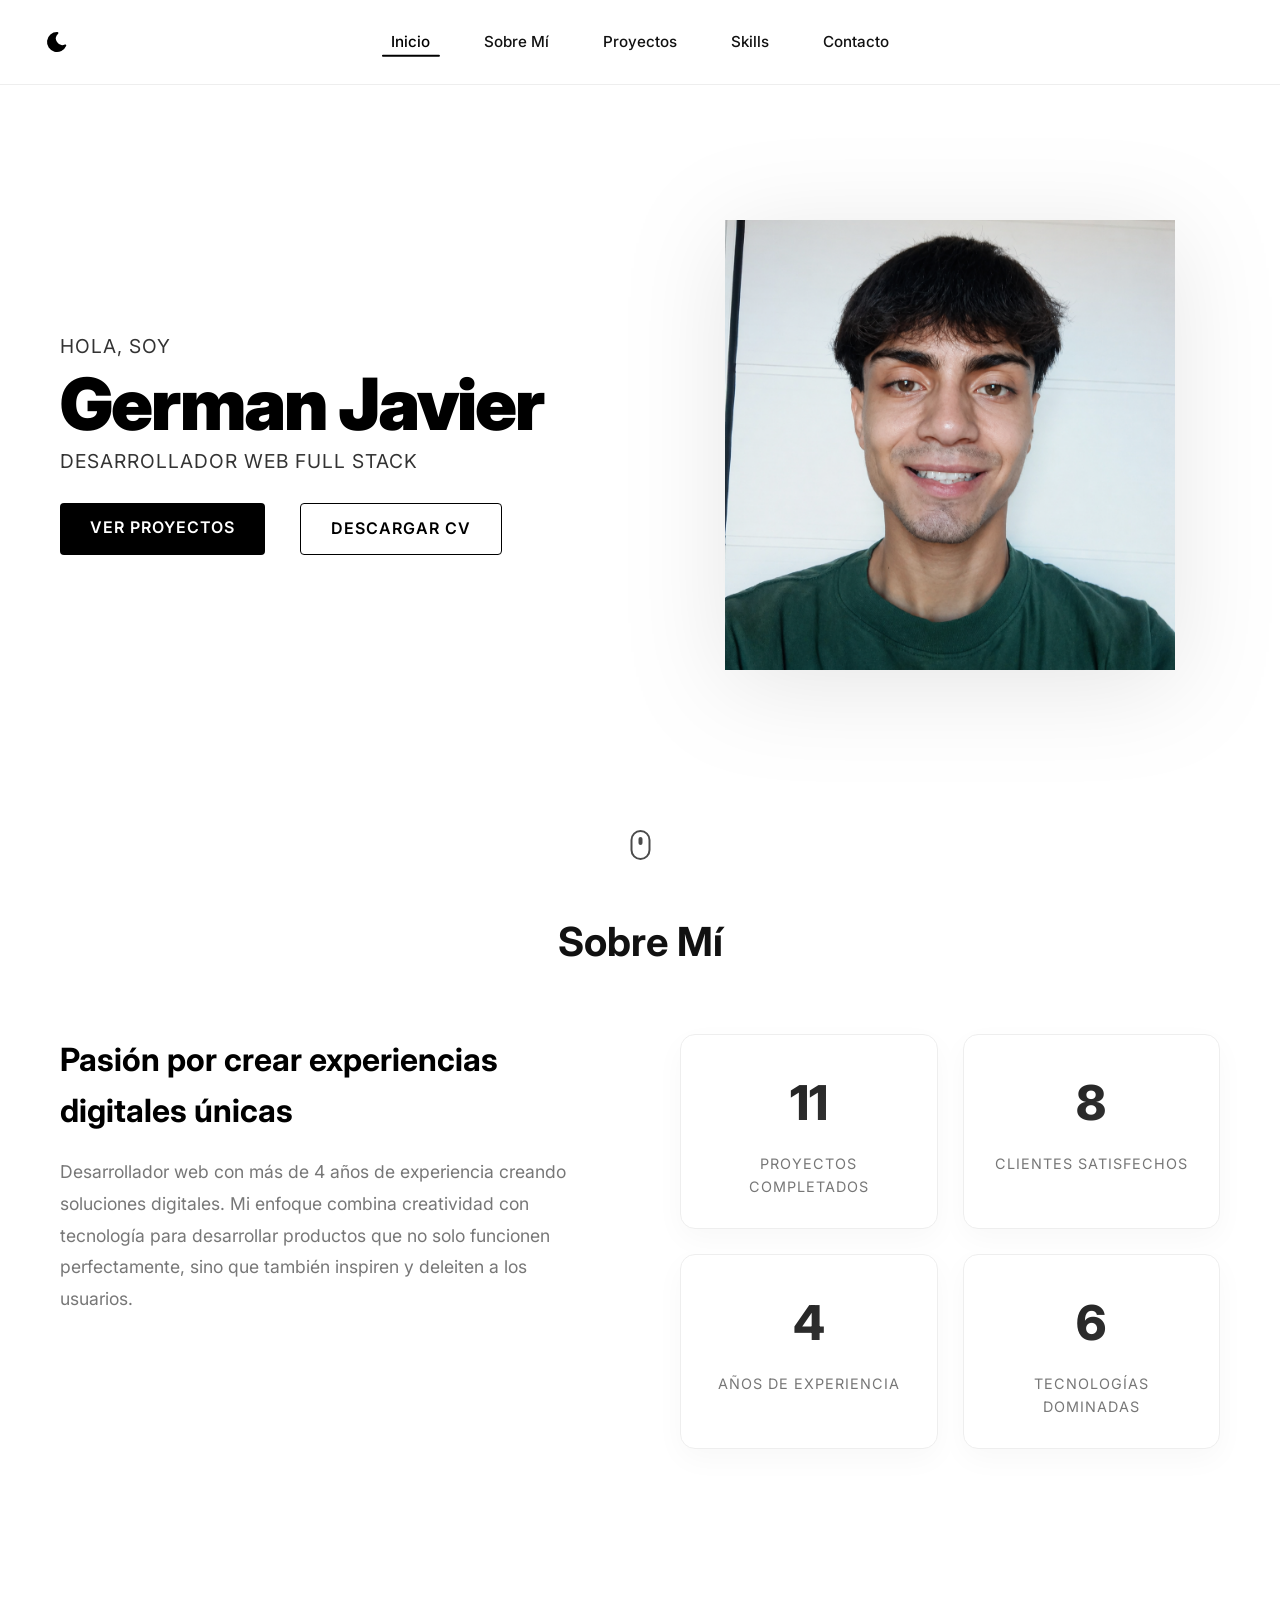
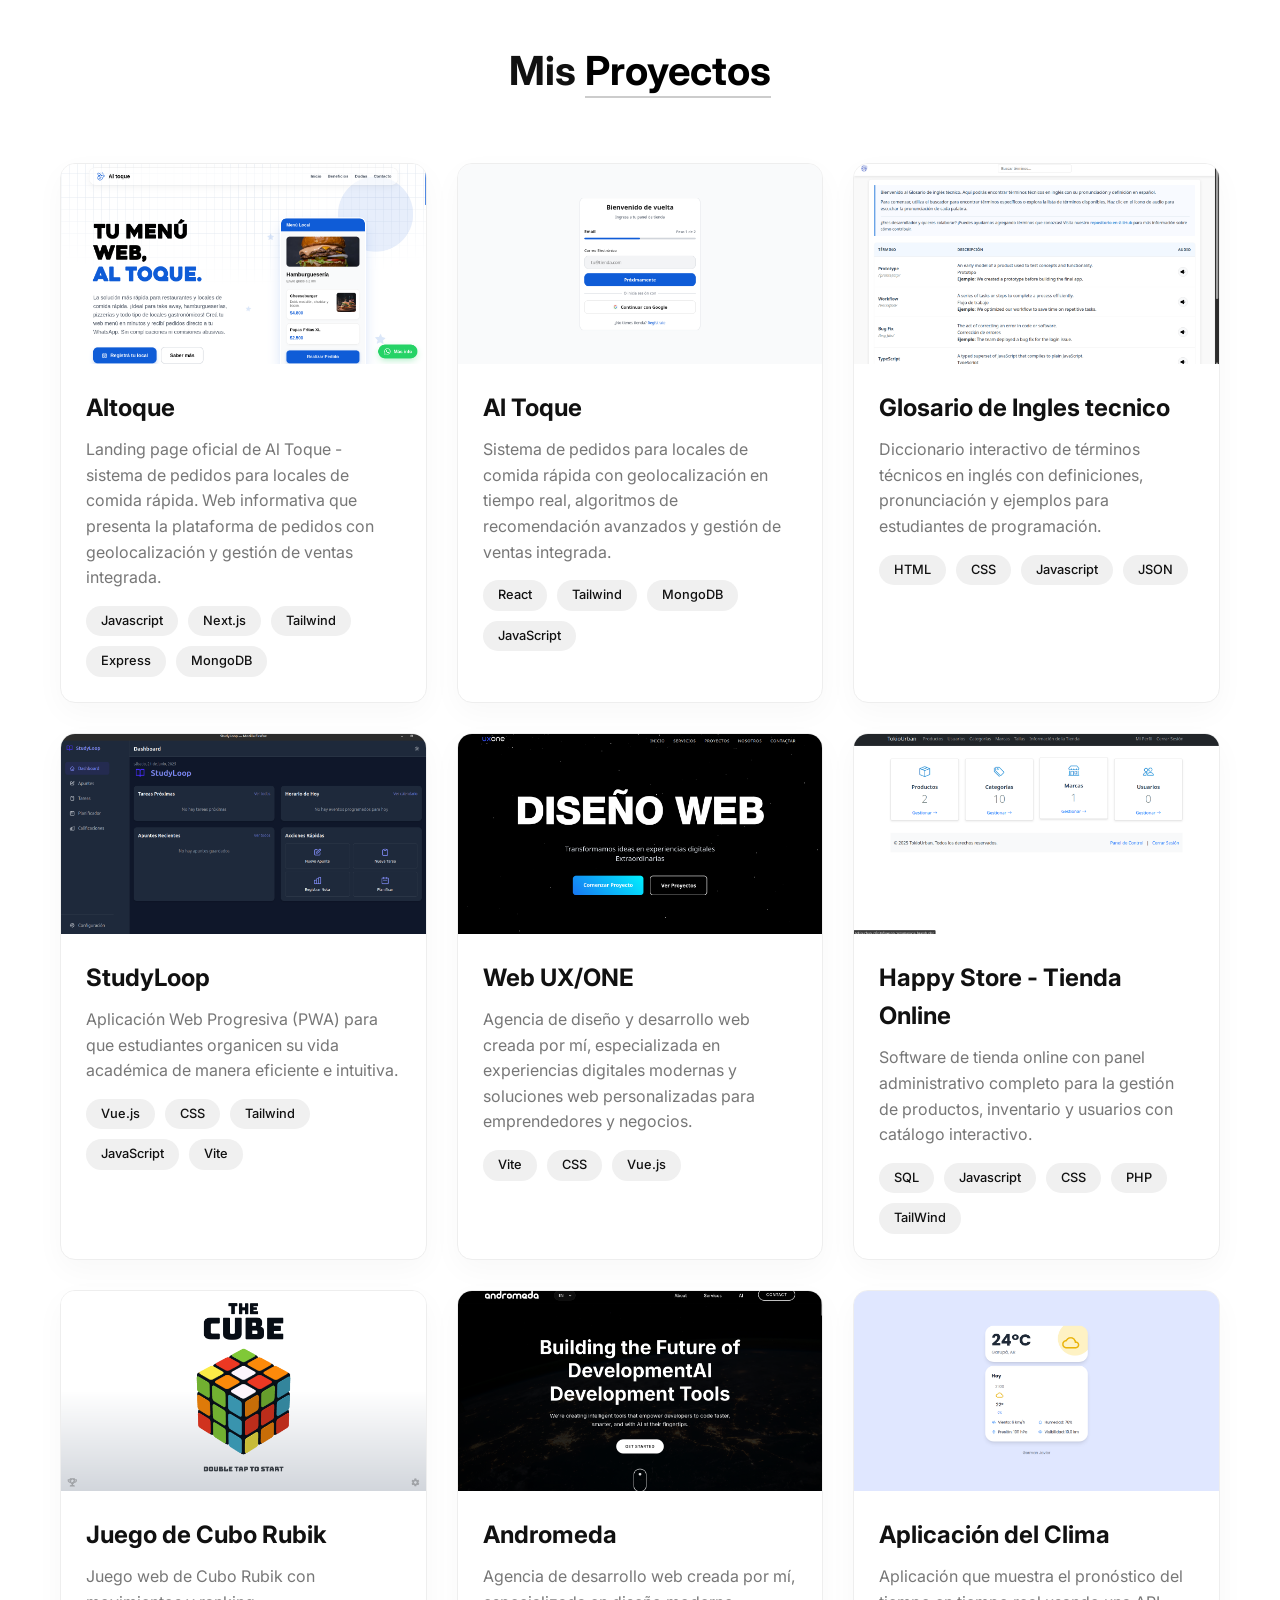
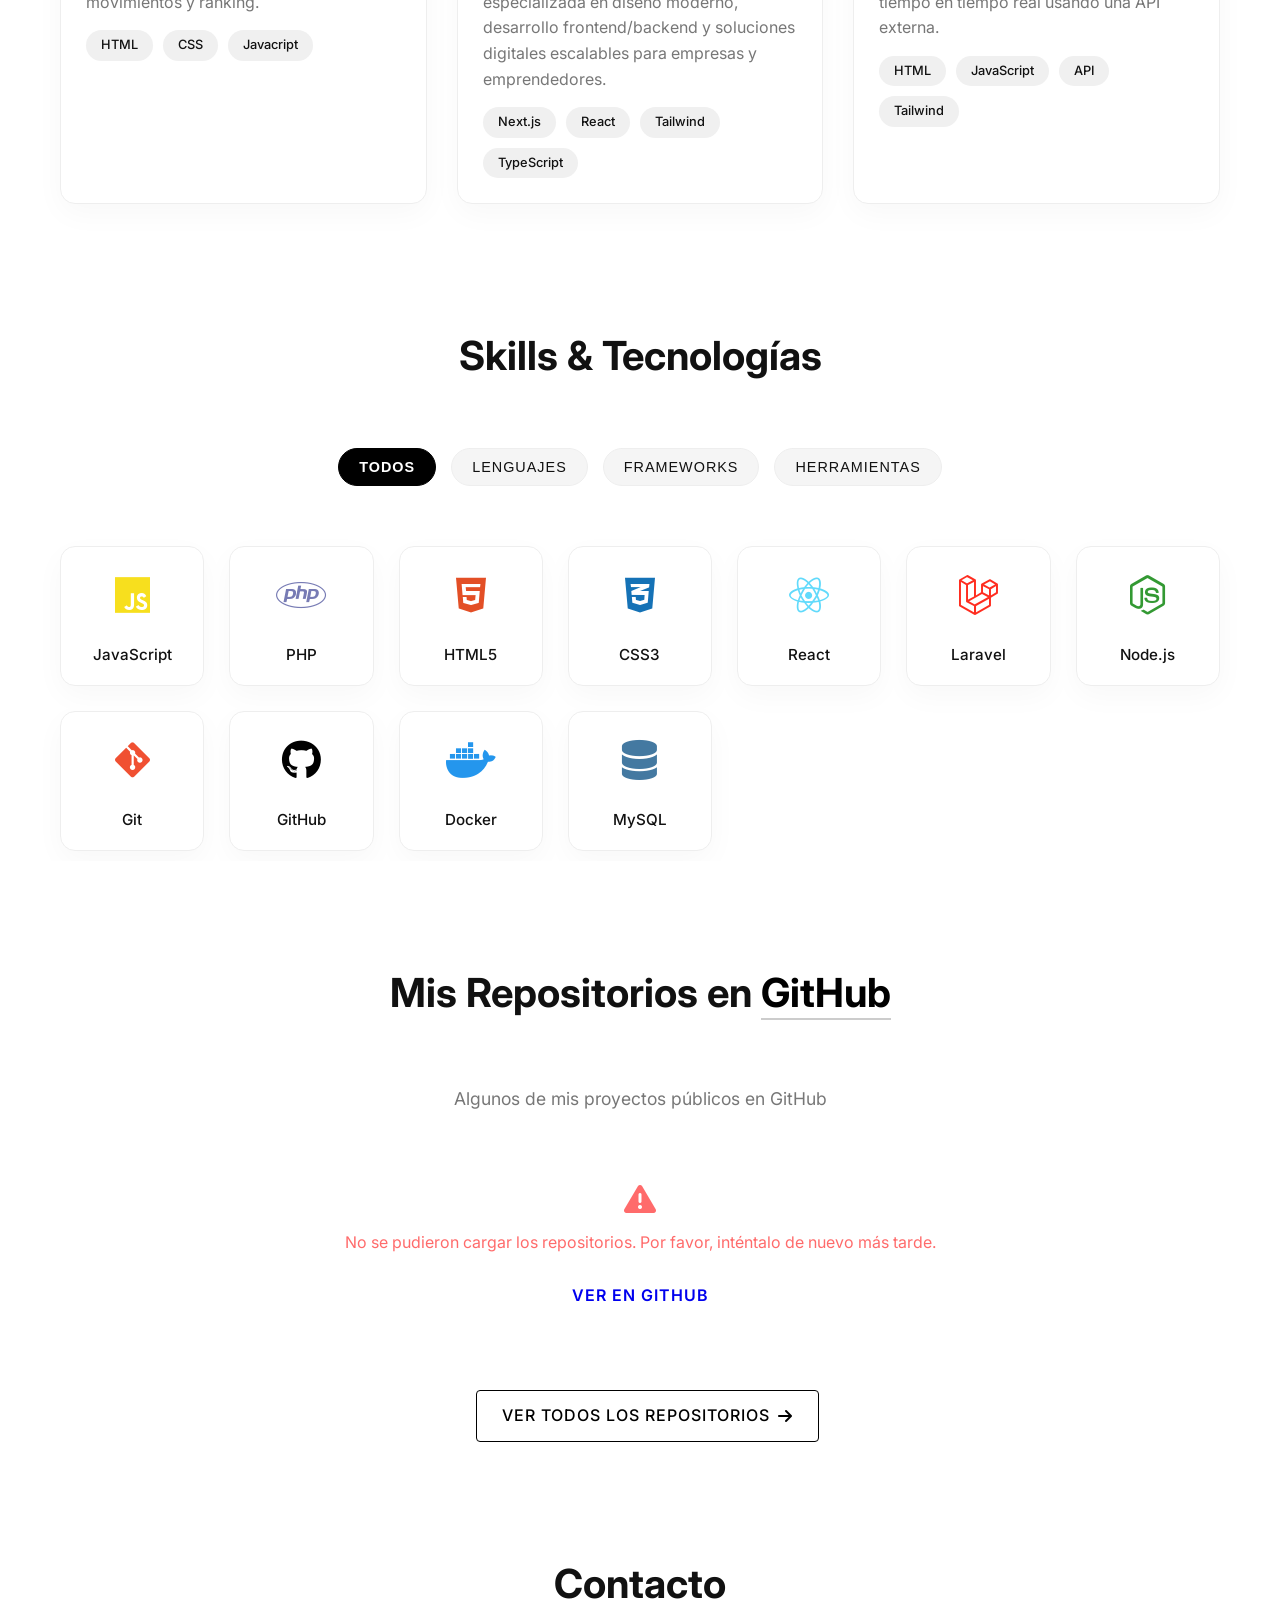
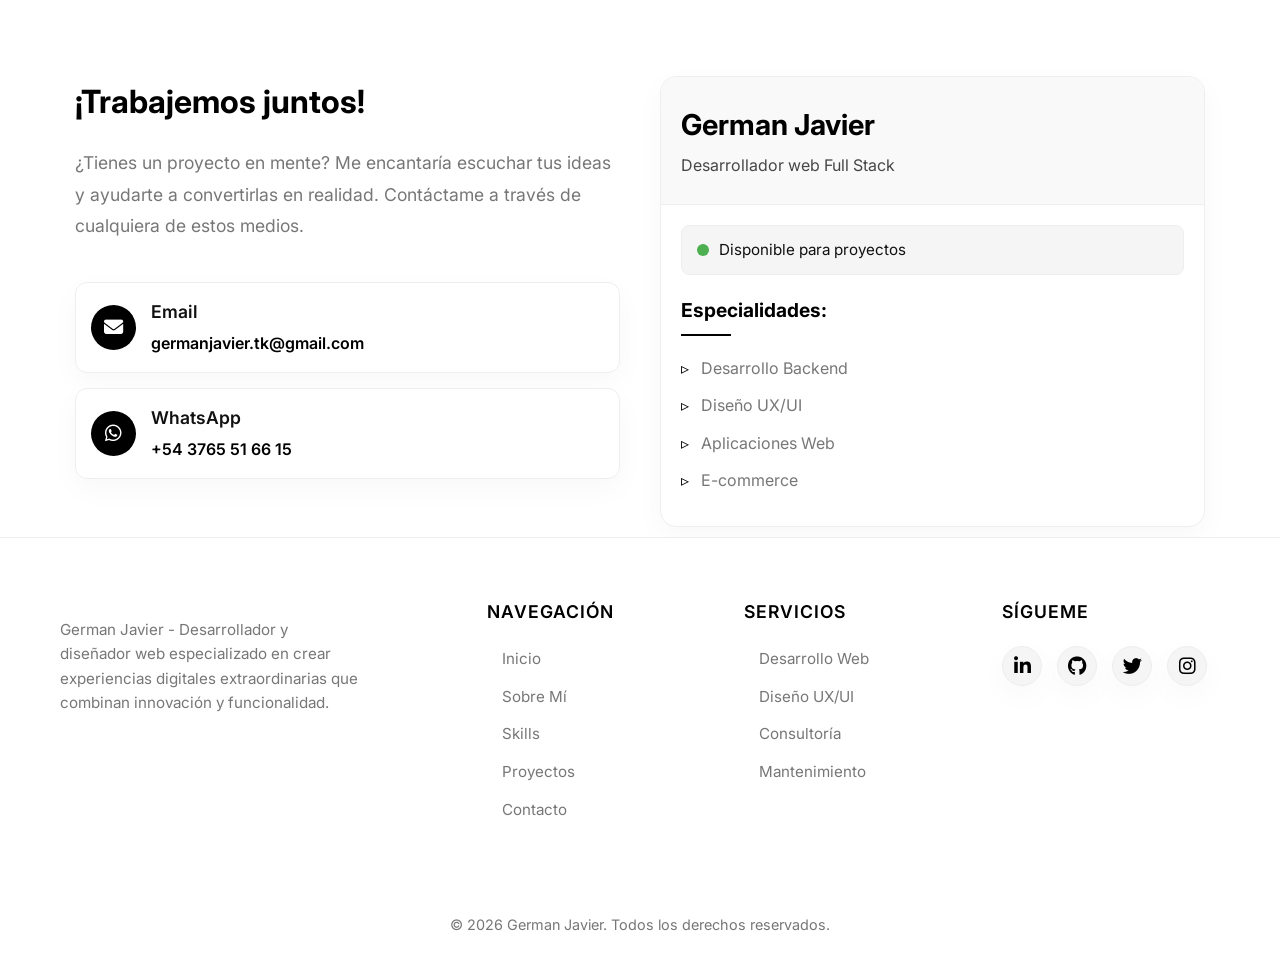
==== commit 88866f37: "Actualizar index.html" ====
--- a/index.html
+++ b/index.html
@@ -476,7 +476,7 @@
                     <div class="footer-section">
                         <h4>Sígueme</h4>
                         <div class="social-links">
-                            <a href="https://www.linkedin.com/in/germanjavier/" class="social-link"
+                            <a href="https://www.linkedin.com/in/german-javier/" class="social-link"
                                 target="_blank" rel="noopener" aria-label="LinkedIn">
                                 <i class="fab fa-linkedin-in"></i>
                             </a>
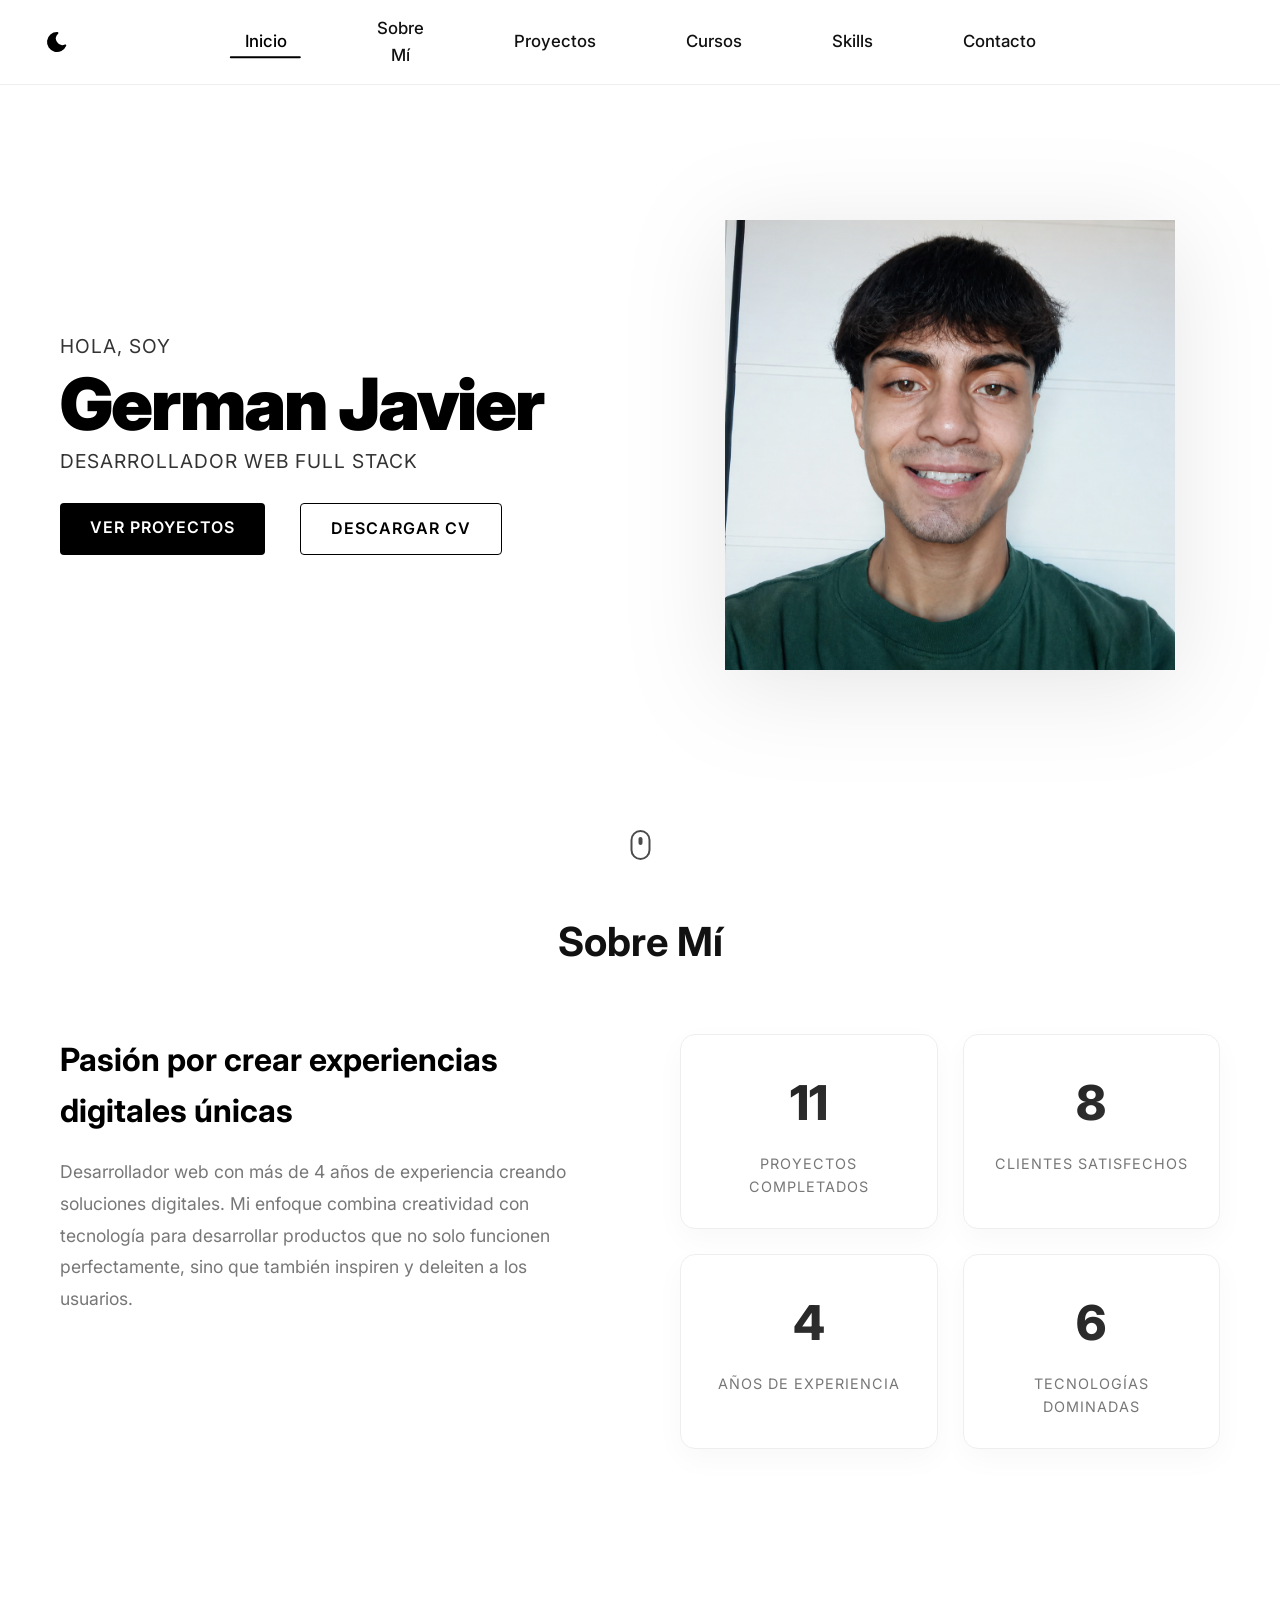
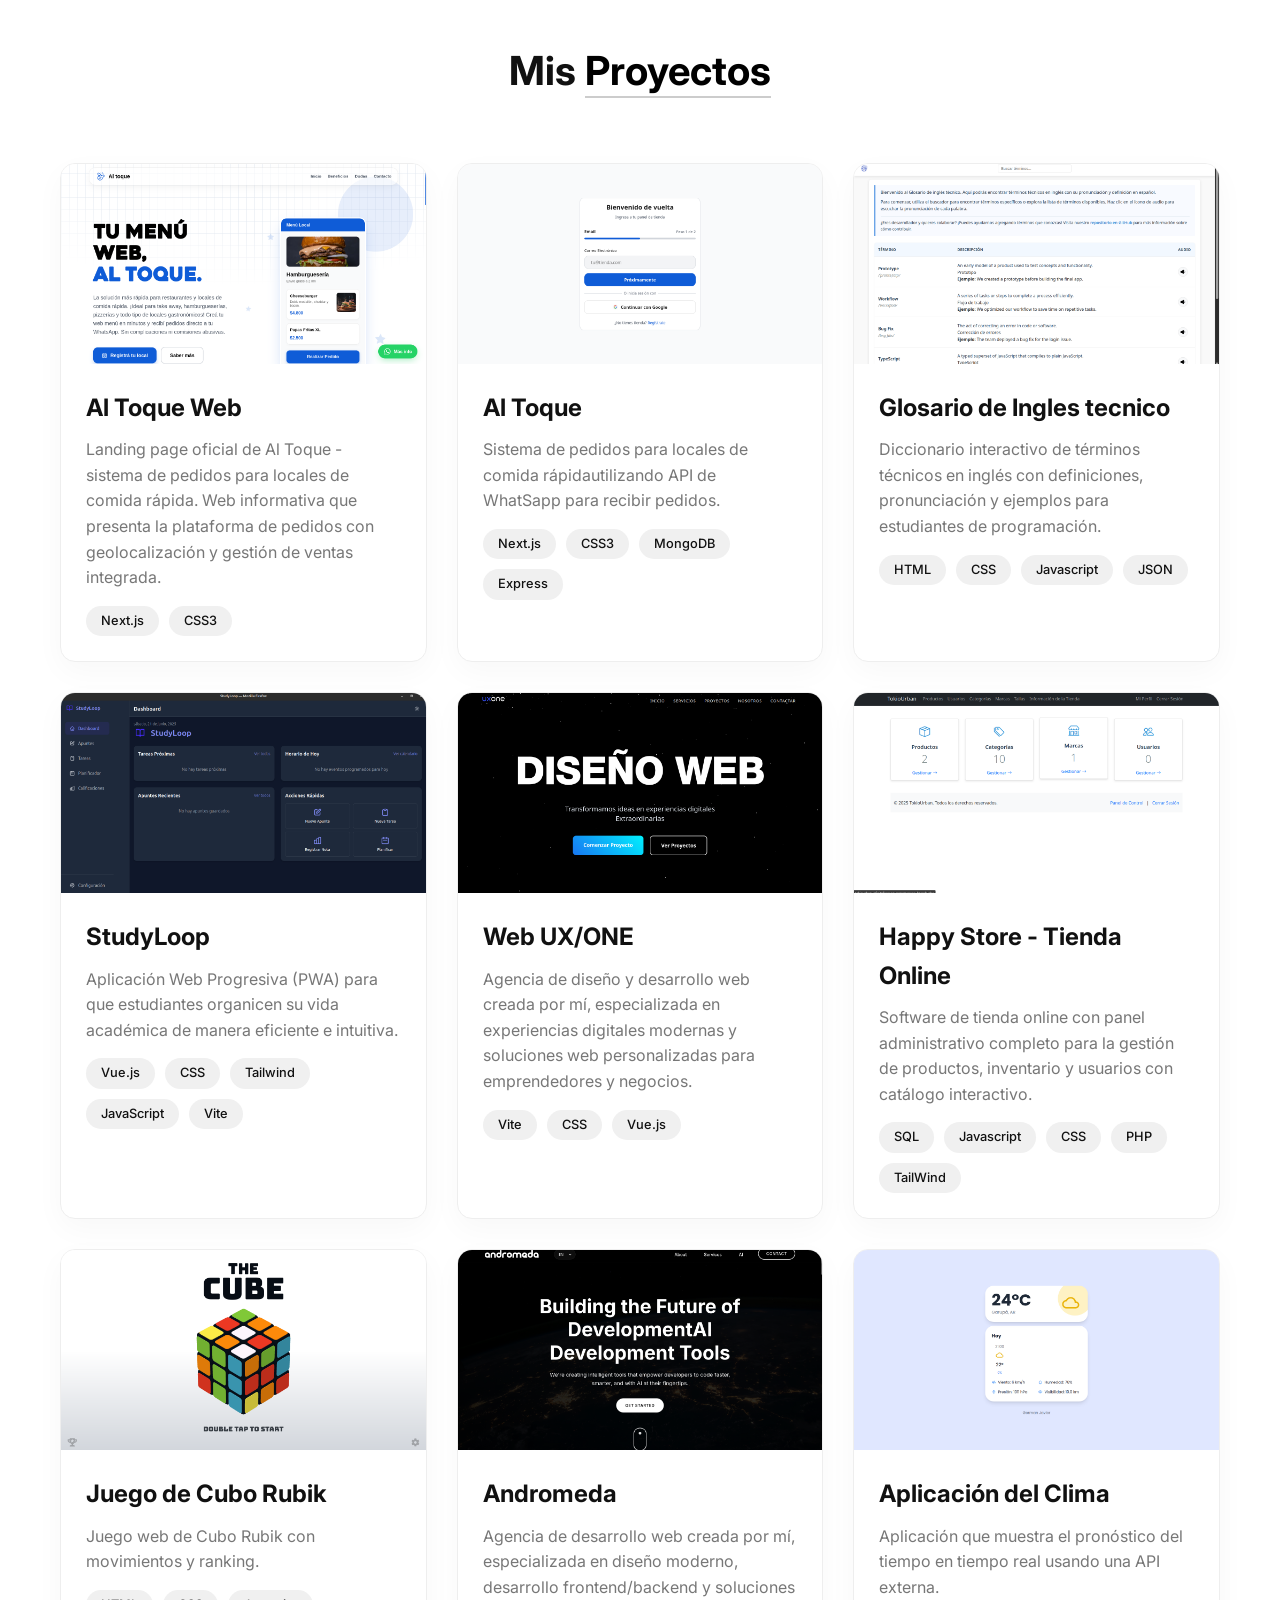
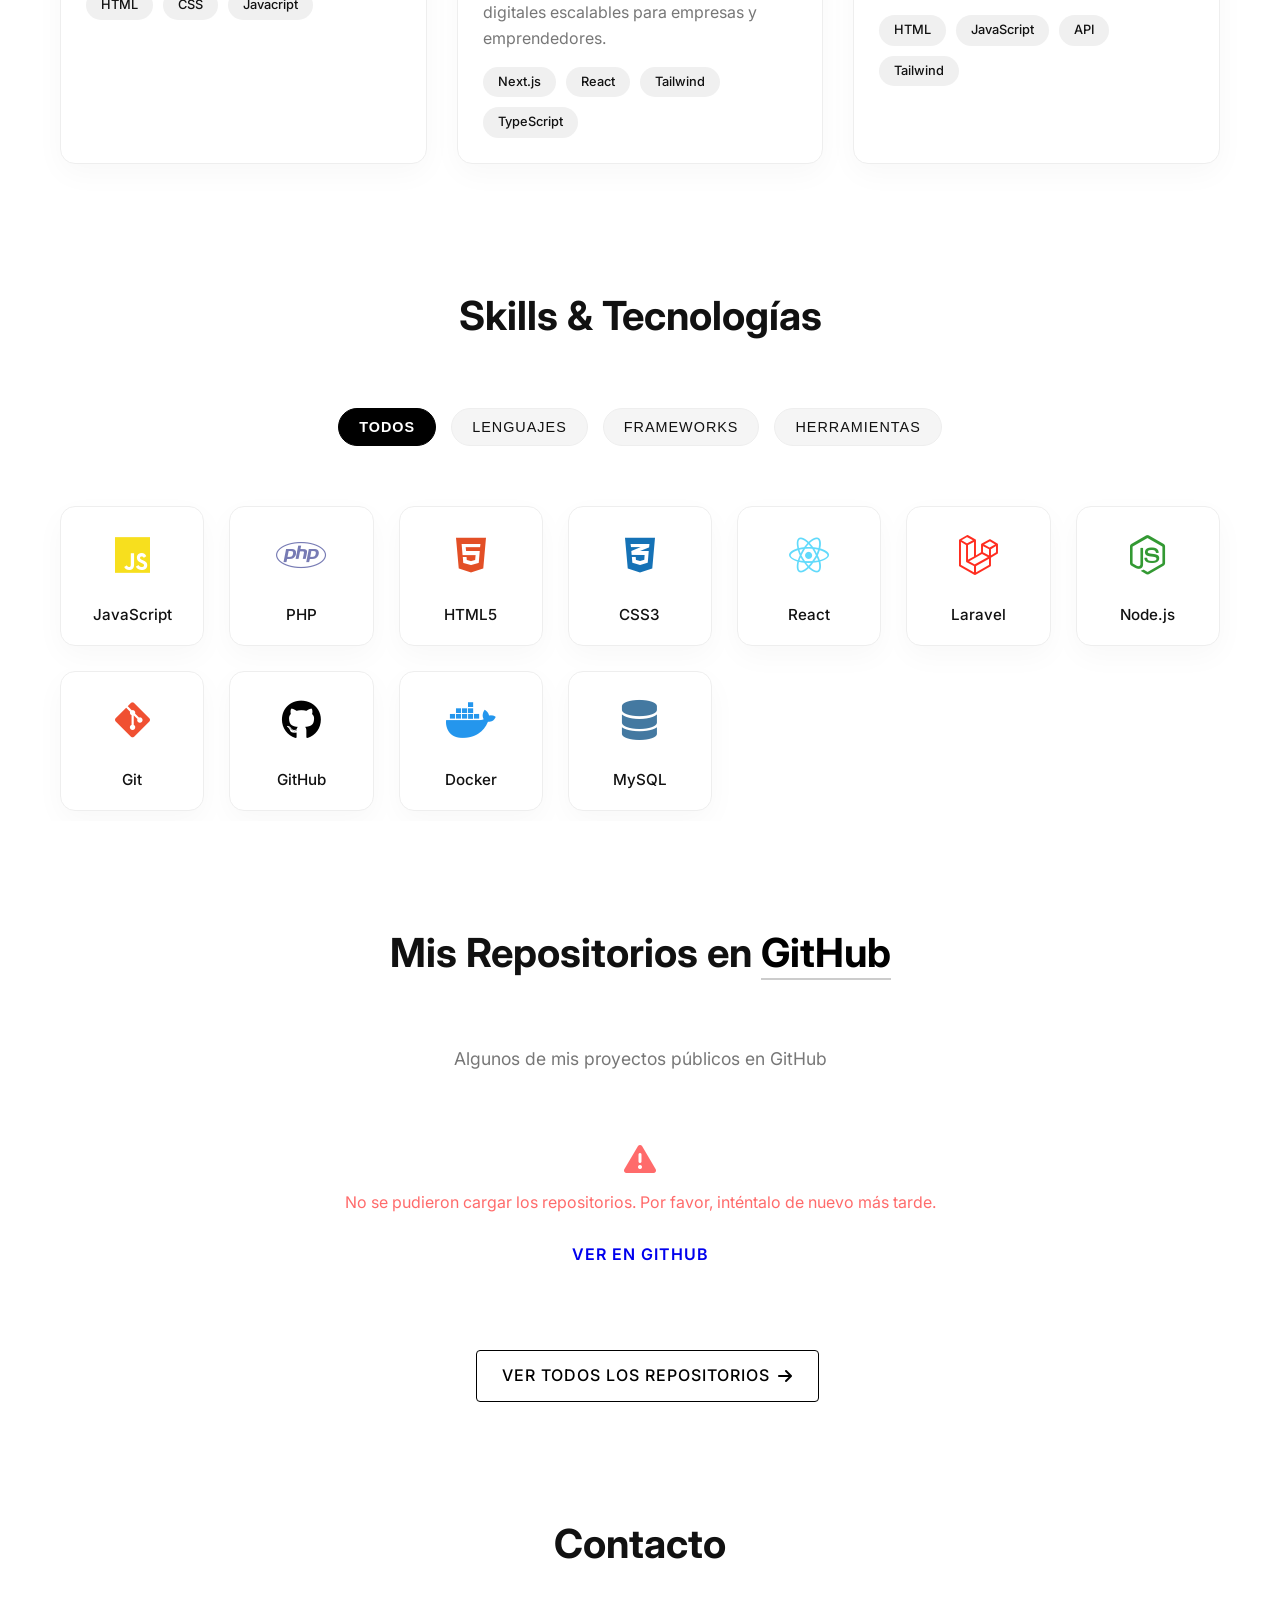
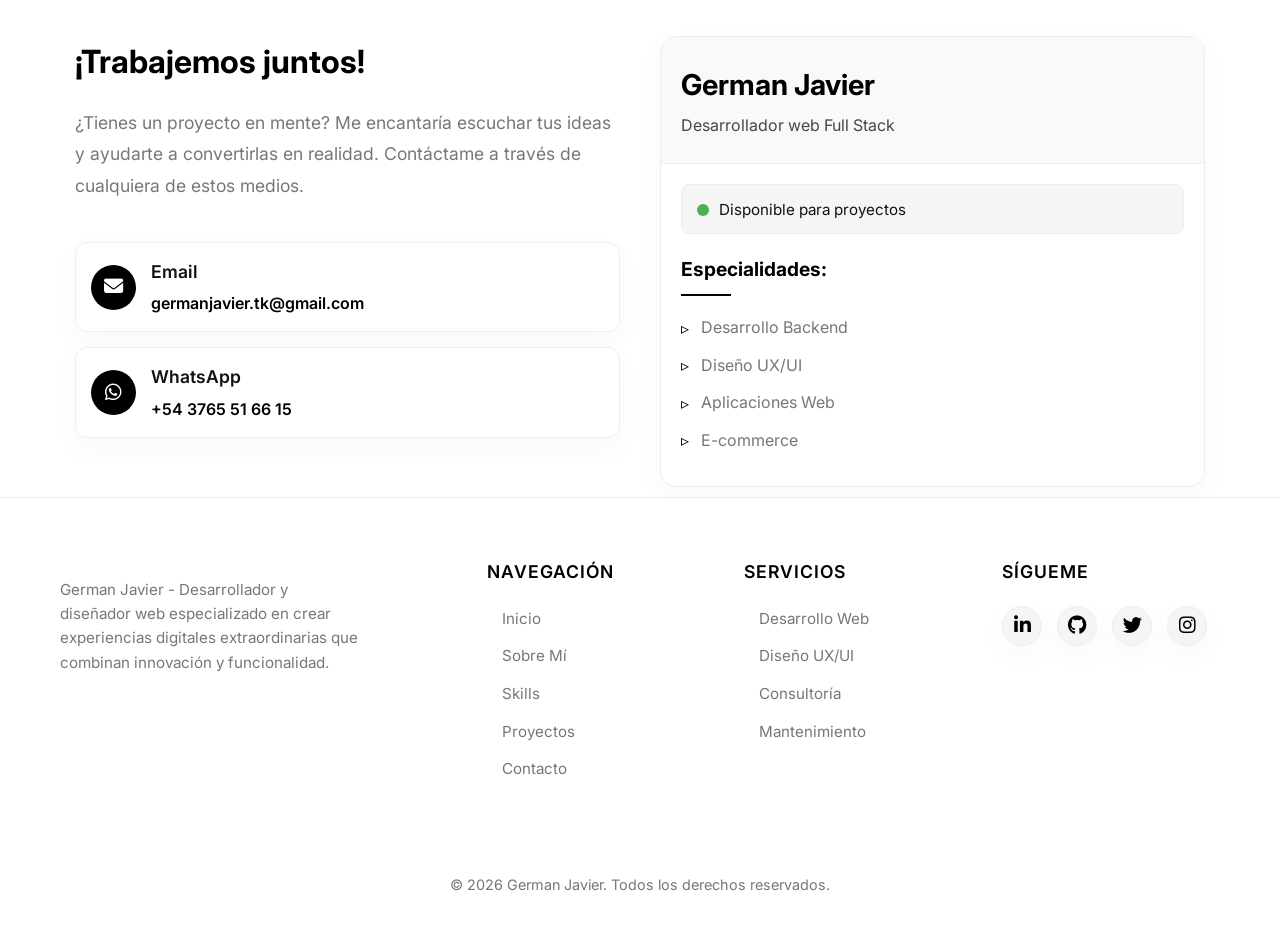
==== commit 6f133aff: "feat: add courses section with landing page, styling, and assets" ====
--- a/index.html
+++ b/index.html
@@ -107,6 +107,12 @@
                     <li class="nav-item">
                         <a href="#projects" class="nav-link" data-section="projects">
                             <span class="nav-link-text">Proyectos</span>
+                            <span class="nav-link-line"></span>
+                        </a>
+                    </li>
+                    <li class="nav-item">
+                        <a href="cursos/index.html" class="nav-link" data-section="cursos">
+                            <span class="nav-link-text">Cursos</span>
                             <span class="nav-link-line"></span>
                         </a>
                     </li>
--- a/css/styles.css
+++ b/css/styles.css
@@ -645,7 +645,7 @@
   .nav-menu {
     flex-direction: row;
     align-items: center;
-    gap: 10px;
+    gap: 30px;
   }
 
   .nav-item {
@@ -655,8 +655,8 @@
   }
 
   .nav-link {
-    font-size: 0.95rem;
-    padding: 8px 12px;
+    font-size: 1.05rem;
+    padding: 8px 20px;
     font-weight: 500;
   }
 
